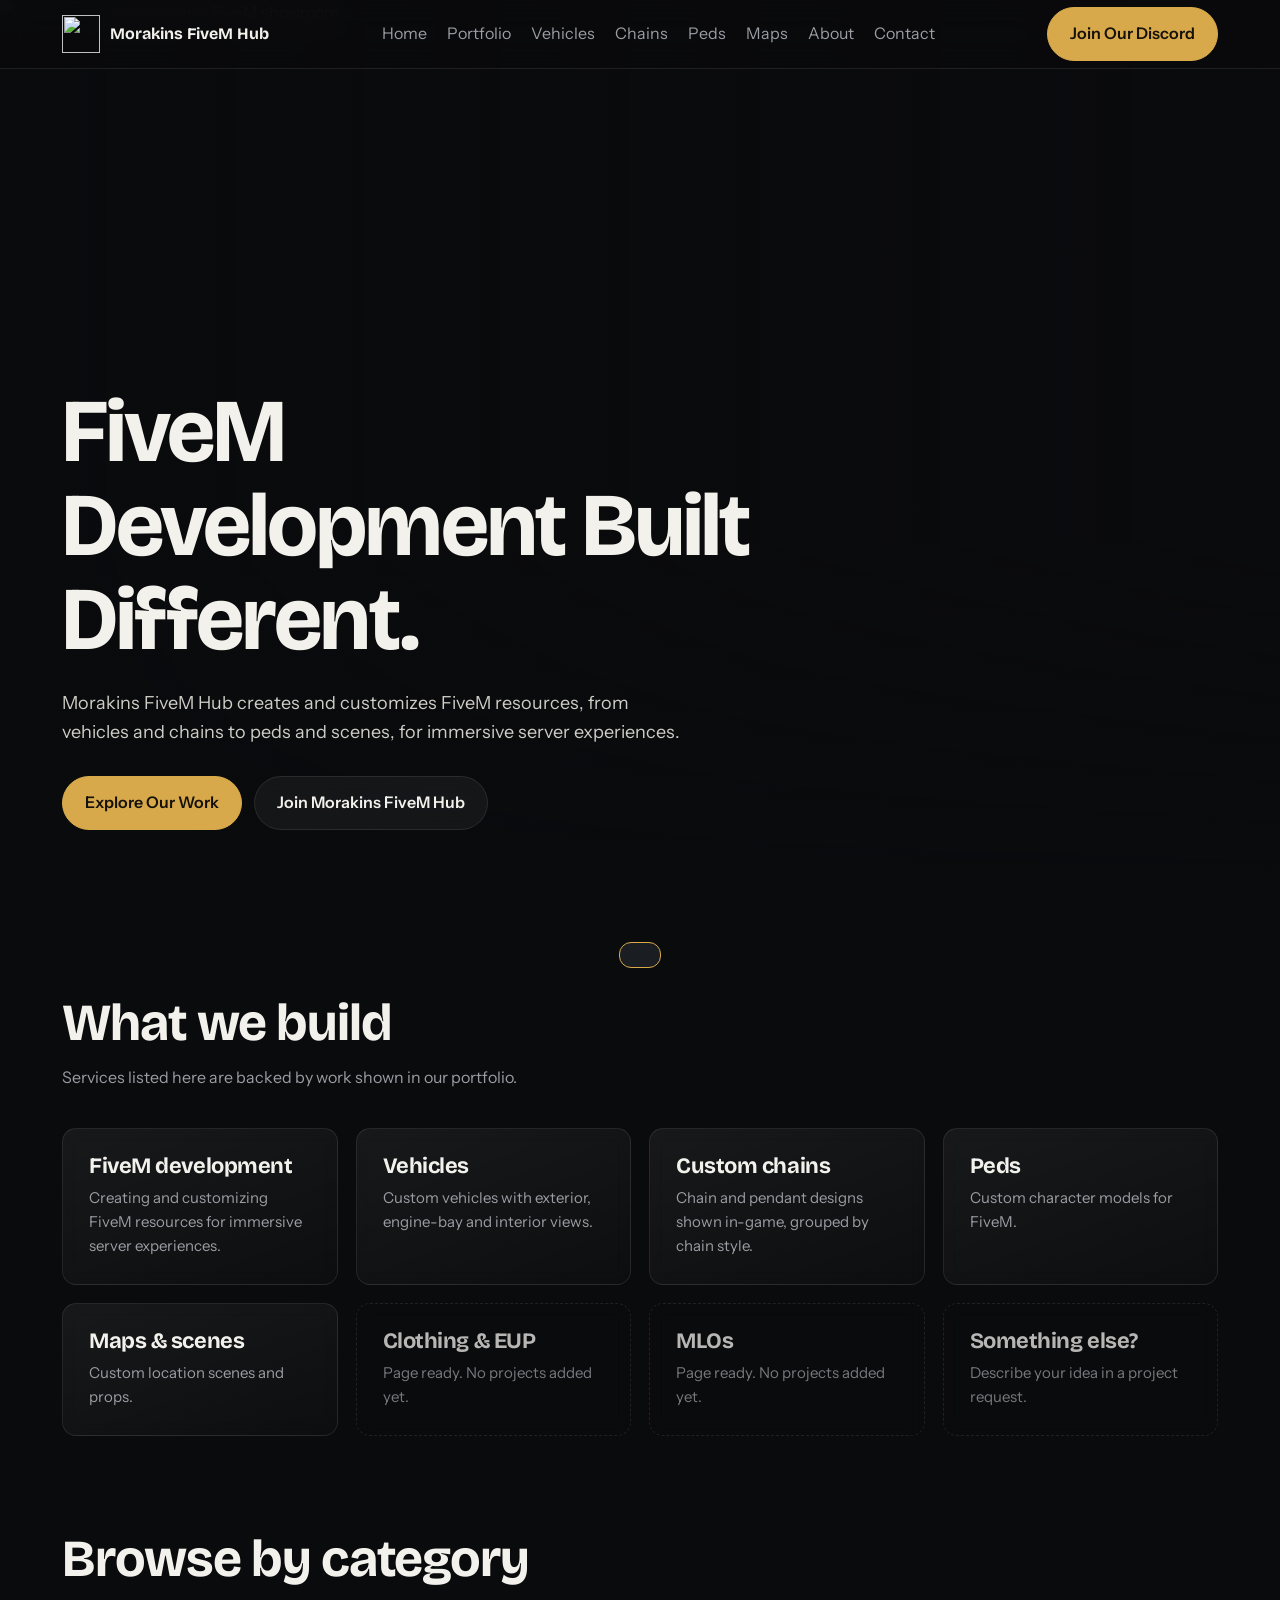
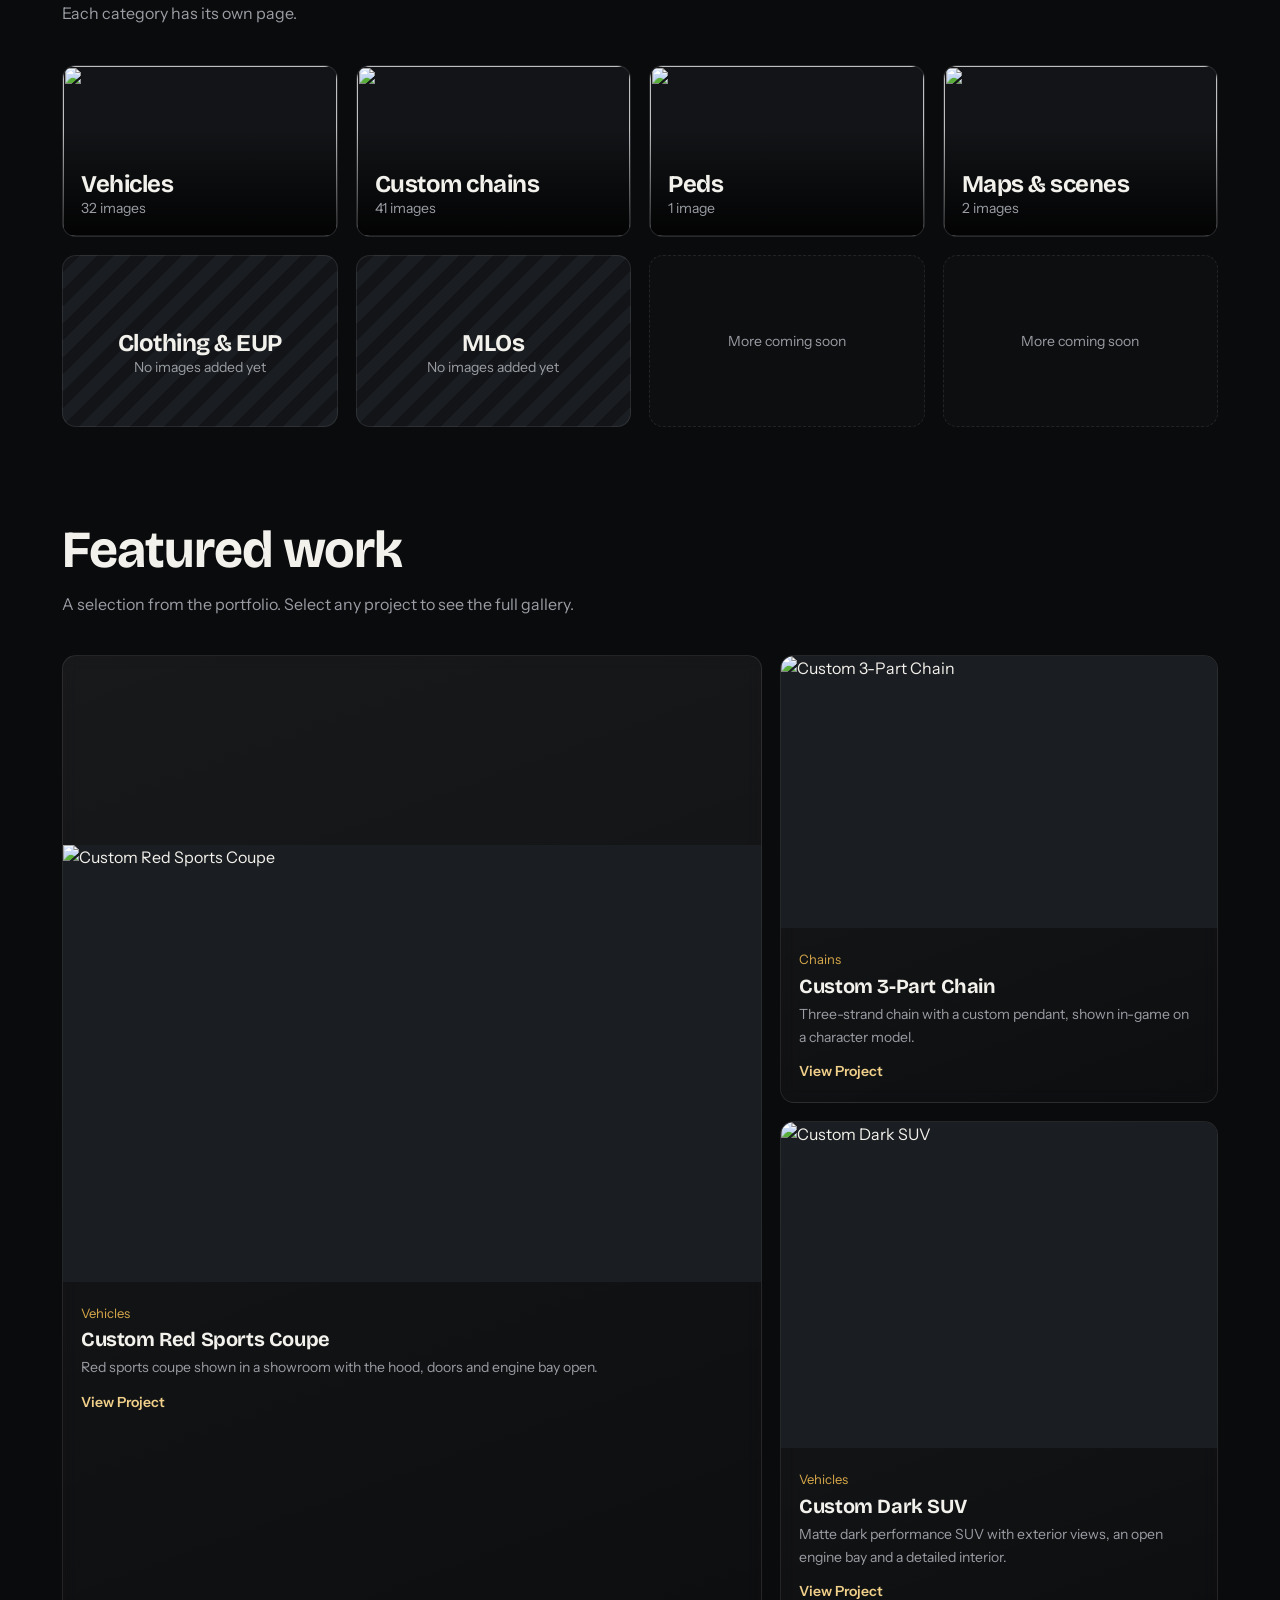
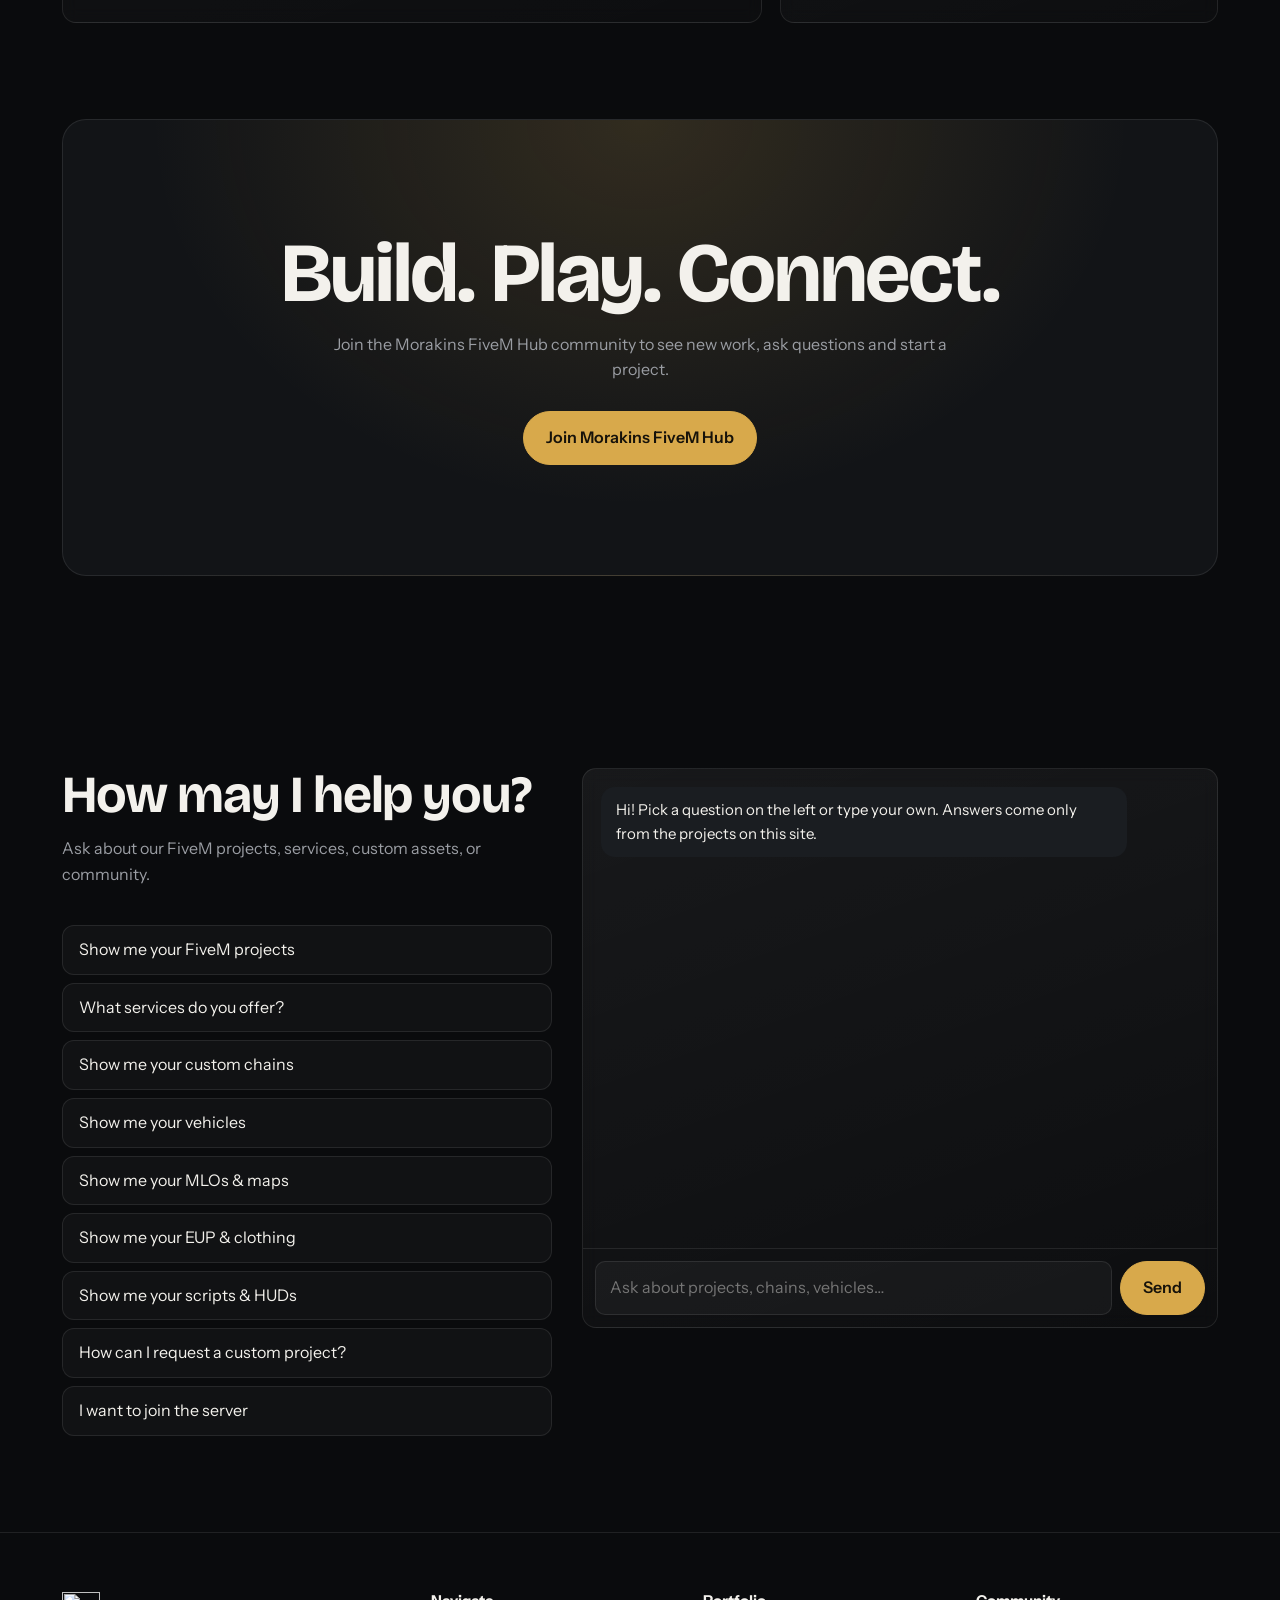
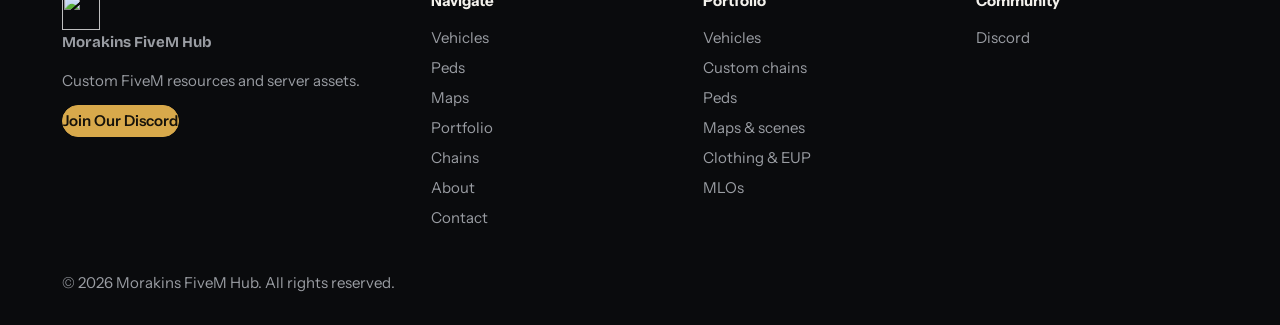
==== index.html @ 7bc380ea "Add files via upload" ====
<!doctype html><html lang="en"><head><meta charset="utf-8"><meta name="viewport" content="width=device-width,initial-scale=1,viewport-fit=cover">
<title>Morakins FiveM Hub | FiveM development studio</title><meta name="description" content="Morakins FiveM Hub creates and customizes FiveM resources: vehicles, chains, peds and maps.">
<link rel="icon" href="data:image/svg+xml,<svg xmlns=%22http://www.w3.org/2000/svg%22 viewBox=%220 0 100 100%22><text y=%22.9em%22 font-size=%2290%22>🛠</text></svg>">
<link rel="preconnect" href="https://fonts.googleapis.com"><link rel="stylesheet" href="https://fonts.googleapis.com/css2?family=Bricolage+Grotesque:opsz,wght@12..96,500;12..96,700&family=Instrument+Sans:wght@400;600&display=swap">
<link rel="stylesheet" href="styles.css"></head><body>
<nav><div class="wrap"><a class="brand" href="#/" data-brand><img data-logo alt="" width="38" height="38"><span data-name></span></a>
<div class="links" id="links"><a href="#/">Home</a><a href="#/portfolio">Portfolio</a><a href="#/vehicles">Vehicles</a><a href="#/chains">Chains</a><a href="#/peds">Peds</a><a href="#/maps">Maps</a><a href="#/about">About</a><a href="#/contact">Contact</a></div>
<a class="btn pri" data-discord>Join Our Discord</a><button class="burger" id="burger" aria-label="Menu" aria-expanded="false">Menu</button></div></nav>
<main class="page" data-page="home"><header class="hero" id="home"><img data-hero alt="Custom red sports car in a FiveM showroom"><div class="wrap"><h1>FiveM Development Built Different.</h1>
<p>Morakins FiveM Hub creates and customizes FiveM resources, from vehicles and chains to peds and scenes, for immersive server experiences.</p>
<div class="row"><a class="btn pri" href="#/portfolio">Explore Our Work</a><a class="btn" data-discord>Join Morakins FiveM Hub</a></div></div></header><section id="services"><div class="wrap"><h2>What we build</h2><p class="lead">Services listed here are backed by work shown in our portfolio.</p><div class="grid g4" id="svc"></div></div></section><section style="padding-top:0"><div class="wrap"><h2>Browse by category</h2><p class="lead">Each category has its own page.</p><div class="grid g4" id="tiles"></div></div></section><section id="featured" style="padding-top:0"><div class="wrap"><h2>Featured work</h2><p class="lead">A selection from the portfolio. Select any project to see the full gallery.</p><div class="feat" id="featGrid"></div></div></section><section style="padding-top:0"><div class="wrap"><div class="cta"><h2>Build. Play. Connect.</h2><p class="lead" style="margin:14px auto 28px">Join the Morakins FiveM Hub community to see new work, ask questions and start a project.</p><a class="btn pri" data-discord>Join Morakins FiveM Hub</a></div></div></section><section id="assistant"><div class="wrap bot"><div><h2>How may I help you?</h2><p class="lead">Ask about our FiveM projects, services, custom assets, or community.</p><div class="quick" id="quick"></div></div>
<div class="glass chat"><div class="log" id="log" aria-live="polite"></div><form id="cf"><input id="ci" placeholder="Ask about projects, chains, vehicles…" aria-label="Your question"><button class="btn pri">Send</button></form></div></div></section></main><main class="page" data-page="portfolio"><section class="pagehead"><div class="wrap"><h2>Portfolio</h2><p class="lead">All projects, organized by category.</p><div class="grid g4" id="tiles2" style="margin-bottom:46px"></div><div class="filters" id="filters"></div><div class="grid g4" id="pgrid"></div></div></section></main><main class="page" data-page="cat"><section class="pagehead"><div class="wrap" id="catbody"></div></section></main><main class="page" data-page="about"><section class="pagehead" id="about"><div class="wrap about"><div><h2>About Morakins</h2><p class="lead" style="margin-bottom:0">Morakins FiveM Hub is a FiveM development hub focused on custom server resources and creative assets. Our portfolio currently shows vehicles, chains, peds and scene work, all built with quality and a community in mind.</p></div>
<ul><li class="glass">FiveM development and customization</li><li class="glass">Custom resources and creative server assets</li><li class="glass">Attention to visual quality and detail</li><li class="glass">A community you can join on Discord</li></ul></div></section><section style="padding-top:0"><div class="wrap"><div class="cta"><h2>Build. Play. Connect.</h2><p class="lead" style="margin:14px auto 28px">Join the Morakins FiveM Hub community to see new work, ask questions and start a project.</p><a class="btn pri" data-discord>Join Morakins FiveM Hub</a></div></div></section></main><main class="page" data-page="contact"><section class="pagehead" id="contact"><div class="wrap"><h2>Request a project</h2><p class="lead">Tell us what you need. Nothing is sent until a form endpoint is connected in the site configuration.</p>
<form class="glass form" id="rf"><div><label for="n">Name</label><input id="n" name="name" required></div><div><label for="e">Email</label><input id="e" name="email" type="email" required></div><div><label for="d">Discord username</label><input id="d" name="discord" required></div>
<div><label for="t">Project type</label><select id="t" name="type"></select></div><div class="full"><label for="m">Project description</label><textarea id="m" name="description" required></textarea></div><div class="full"><button class="btn pri">Request a Project</button> <span id="fs" role="status" style="margin-left:12px;color:var(--mut)"></span></div></form></div></section></main><footer><div class="wrap"><div class="fg"><div><a class="brand" data-brand href="#/"><img data-logo alt="" width="38" height="38"><span data-name></span></a><p style="margin:12px 0">Custom FiveM resources and server assets.</p><a class="btn pri" data-discord style="display:inline-flex">Join Our Discord</a></div>
<div><h4>Navigate</h4><a href="#/vehicles">Vehicles</a><a href="#/peds">Peds</a><a href="#/maps">Maps</a><a href="#/portfolio">Portfolio</a><a href="#/chains">Chains</a><a href="#/about">About</a><a href="#/contact">Contact</a></div><div><h4>Portfolio</h4><div id="fcats"></div></div><div><h4>Community</h4><a data-discord>Discord</a><div id="soc"></div></div></div>
<p style="margin-top:38px" id="copy"></p></div></footer>
<div class="modal" id="modal" role="dialog" aria-modal="true" aria-label="Project details"><div class="mbox" id="mbox"></div></div><div class="toast" id="toast" role="status"></div>
<script src="config.js"></script><script src="data.js"></script><script src="app.js"></script></body></html>
---- styles.css ----
:root{--bg:#0a0b0d;--s1:#121417;--s2:#1a1d21;--line:rgba(255,255,255,.09);--tx:#f3f1ec;--mut:#9a9da3;--gold:#d8a94b;--gold2:#f0cf8a;--red:#c8342f;--r:14px;color-scheme:dark}
*{box-sizing:border-box;margin:0}html{scroll-behavior:smooth;scroll-padding-top:76px}
body{background:var(--bg);color:var(--tx);font:16px/1.6 "Instrument Sans",system-ui,sans-serif;-webkit-font-smoothing:antialiased}
img{max-width:100%;display:block}a{color:inherit;text-decoration:none}button{font:inherit;color:inherit;cursor:pointer}
:focus-visible{outline:2px solid var(--gold);outline-offset:3px}
h1,h2,h3{font-family:"Bricolage Grotesque","Instrument Sans",system-ui,sans-serif;line-height:1.05;letter-spacing:-.02em}
.wrap{max-width:1200px;margin:0 auto;padding:0 22px}section{padding:96px 0}
h2{font-size:clamp(30px,4.5vw,52px);margin-bottom:14px}.lead{color:var(--mut);max-width:60ch;margin-bottom:38px}
.btn{display:inline-flex;align-items:center;gap:8px;padding:13px 22px;border-radius:999px;font-weight:600;border:1px solid var(--line);background:rgba(255,255,255,.05);backdrop-filter:blur(10px);transition:.25s}
.btn:hover{border-color:var(--gold);transform:translateY(-2px)}.btn.pri{background:var(--gold);color:#16120a;border-color:var(--gold)}.btn.pri:hover{background:var(--gold2)}
nav{position:fixed;inset:0 0 auto;z-index:50;background:rgba(10,11,13,.72);backdrop-filter:blur(16px);border-bottom:1px solid var(--line)}
nav .wrap{display:flex;align-items:center;justify-content:space-between;height:68px;gap:18px}
.brand{display:flex;align-items:center;gap:10px;font-weight:700;font-family:"Bricolage Grotesque",sans-serif}.brand img{width:38px;height:38px;object-fit:contain}
.links{display:flex;gap:26px;color:var(--mut)}.links a:hover{color:var(--tx)}.burger{display:none;background:none;border:1px solid var(--line);border-radius:10px;padding:8px 12px}
.hero{min-height:100svh;display:flex;align-items:flex-end;position:relative;padding:120px 0 70px;overflow:hidden}
.hero>img{object-position:70% 60%;position:absolute;inset:0;width:100%;height:100%;object-fit:cover;animation:zoom 14s ease-out both}
@keyframes zoom{from{transform:scale(1.08)}to{transform:scale(1)}}
.hero:after{content:"";position:absolute;inset:0;background:linear-gradient(90deg,rgba(10,11,13,.94) 5%,rgba(10,11,13,.45) 60%,rgba(10,11,13,.2)),linear-gradient(0deg,var(--bg),transparent 40%)}
.hero .wrap{position:relative;z-index:2;width:100%}.hero h1{font-size:clamp(40px,7vw,96px);max-width:13ch}
.hero p{max-width:52ch;color:#cfcdc7;margin:22px 0 30px;font-size:18px}.hero .row{display:flex;gap:12px;flex-wrap:wrap}
.grid{display:grid;gap:18px}.g3{grid-template-columns:repeat(4,1fr)}
.glass{background:linear-gradient(160deg,rgba(255,255,255,.06),rgba(255,255,255,.015));border:1px solid var(--line);border-radius:var(--r);backdrop-filter:blur(8px)}
.svc{padding:26px}.svc h3{font-size:22px;margin-bottom:8px}.svc p{color:var(--mut);font-size:15px}
.card{overflow:hidden;cursor:pointer;text-align:left;padding:0;display:block;width:100%;transition:.3s}
.card:hover{border-color:rgba(216,169,75,.5);transform:translateY(-4px)}
.card .im{aspect-ratio:4/3;overflow:hidden;background:var(--s2)}.card img{width:100%;height:100%;object-fit:cover;transition:transform .6s}.card:hover img{transform:scale(1.05)}
.card .bd{padding:18px}.tag{display:inline-block;font-size:13px;color:var(--gold);margin-bottom:6px}.card h3{font-size:20px;margin-bottom:6px}.card p{color:var(--mut);font-size:14px}
.card .go{display:inline-block;margin-top:12px;font-weight:600;font-size:14px;color:var(--gold2)}
.feat{display:grid;grid-template-columns:1.6fr 1fr;gap:18px}.feat .card:first-child .im{aspect-ratio:16/10}.feat .stack{display:grid;gap:18px}
.filters{display:flex;gap:8px;flex-wrap:wrap;margin-bottom:26px}.chip{padding:8px 16px;border-radius:999px;border:1px solid var(--line);background:none;color:var(--mut);transition:.2s}
.chip:hover{color:var(--tx)}.chip[aria-pressed=true]{background:var(--gold);color:#16120a;border-color:var(--gold);font-weight:600}
.chains{display:grid;grid-template-columns:repeat(6,1fr);gap:12px}.chains button{padding:0;border:1px solid var(--line);border-radius:12px;overflow:hidden;background:var(--s1);aspect-ratio:1}
.chains img{width:100%;height:100%;object-fit:cover;transition:.4s}.chains button:hover img{transform:scale(1.07)}
.style3{display:grid;grid-template-columns:repeat(auto-fit,minmax(240px,1fr));gap:16px;margin-bottom:34px}.style3 .card .im{aspect-ratio:1}
.masonry{columns:4 220px;column-gap:12px}.masonry button{display:block;width:100%;margin-bottom:12px;padding:0;border:1px solid var(--line);border-radius:12px;overflow:hidden;background:var(--s1);position:relative}
.masonry img{width:100%;transition:.4s}.masonry button:hover img{transform:scale(1.04)}.masonry span{position:absolute;left:8px;bottom:8px;font-size:12px;padding:3px 10px;border-radius:99px;background:rgba(0,0,0,.65);backdrop-filter:blur(6px)}
.bot{display:grid;grid-template-columns:1fr 1.3fr;gap:30px;align-items:start}.quick{display:flex;flex-direction:column;gap:8px}.quick button{text-align:left;padding:11px 16px;border-radius:12px;border:1px solid var(--line);background:rgba(255,255,255,.03);transition:.2s}.quick button:hover{border-color:var(--gold);background:rgba(216,169,75,.08)}
.chat{display:flex;flex-direction:column;height:560px;overflow:hidden}.log{flex:1;overflow:auto;padding:18px;display:flex;flex-direction:column;gap:12px}
.m{max-width:88%;padding:11px 15px;border-radius:14px;font-size:15px}.m.b{background:var(--s2);align-self:flex-start}.m.u{background:var(--gold);color:#16120a;align-self:flex-end}
.m .mini{display:grid;grid-template-columns:repeat(auto-fill,minmax(110px,1fr));gap:8px;margin-top:10px}.m .mini button{padding:0;border:1px solid var(--line);border-radius:8px;overflow:hidden;background:none;text-align:left}.m .mini img{aspect-ratio:1;object-fit:cover;width:100%}.m .mini small{display:block;padding:5px 7px;font-size:12px;color:var(--tx)}
.chat form{display:flex;gap:8px;padding:12px;border-top:1px solid var(--line)}
input,select,textarea{width:100%;padding:13px 14px;border-radius:10px;border:1px solid var(--line);background:rgba(255,255,255,.04);color:var(--tx);font:inherit}
textarea{min-height:120px;resize:vertical}label{display:block;font-size:14px;color:var(--mut);margin-bottom:6px}
.about{display:grid;grid-template-columns:1fr 1fr;gap:50px;align-items:center}.about ul{list-style:none;padding:0;display:grid;gap:12px}.about li{padding:16px 18px}
.cta{text-align:center;padding:110px 22px;border-radius:24px;background:radial-gradient(ellipse at 50% 0,rgba(216,169,75,.16),transparent 60%),var(--s1);border:1px solid var(--line)}.cta h2{font-size:clamp(38px,7vw,84px)}
.form{display:grid;grid-template-columns:1fr 1fr;gap:16px;padding:28px}.form .full{grid-column:1/-1}
footer{border-top:1px solid var(--line);padding:56px 0 30px;color:var(--mut);font-size:15px}.fg{display:grid;grid-template-columns:1.4fr 1fr 1fr 1fr;gap:30px}.fg h4{color:var(--tx);margin-bottom:10px}.fg a{display:block;padding:3px 0}.fg a:hover{color:var(--tx)}
.modal{position:fixed;inset:0;z-index:100;background:rgba(5,6,8,.86);backdrop-filter:blur(10px);display:none;overflow:auto;padding:24px}.modal.open{display:block;animation:fade .25s}
@keyframes fade{from{opacity:0}}.mbox{max-width:1100px;margin:0 auto;background:var(--s1);border:1px solid var(--line);border-radius:20px;overflow:hidden;position:relative}
.x{position:absolute;top:14px;right:14px;z-index:3;width:42px;height:42px;border-radius:50%;border:1px solid var(--line);background:rgba(0,0,0,.6)}
.mainimg{background:#000;display:flex;justify-content:center}.mainimg img{max-height:64vh;width:100%;object-fit:contain}
.thumbs{display:flex;gap:8px;overflow-x:auto;padding:12px 20px;background:#0c0d10}.thumbs button{flex:0 0 84px;height:62px;padding:0;border:2px solid transparent;border-radius:8px;overflow:hidden;opacity:.6}.thumbs button[aria-current=true]{border-color:var(--gold);opacity:1}.thumbs img{width:100%;height:100%;object-fit:cover}
.mbody{padding:28px;display:grid;grid-template-columns:1.4fr 1fr;gap:30px}.mbody h3{font-size:34px;margin-bottom:8px}.mbody ul{padding-left:18px;color:var(--mut)}.mbody h4{margin:14px 0 6px}.mbody p{color:var(--mut)}
.rel{padding:0 28px 28px}.rel .grid{grid-template-columns:repeat(auto-fill,minmax(150px,1fr))}.rel .card h3{font-size:15px}.rel .card .bd{padding:10px}
.toast{position:fixed;bottom:22px;left:50%;transform:translateX(-50%) translateY(90px);background:var(--s2);border:1px solid var(--gold);padding:12px 20px;border-radius:12px;z-index:200;transition:.3s;max-width:90vw}.toast.on{transform:translateX(-50%)}
@media(max-width:860px){.links{display:none;position:absolute;top:68px;left:0;right:0;flex-direction:column;background:var(--bg);padding:18px 22px;border-bottom:1px solid var(--line)}.links.open{display:flex}.burger{display:block}nav .btn.pri{display:none}
.feat,.bot,.about,.mbody,.fg,.form{grid-template-columns:1fr}section{padding:68px 0}.hero p{font-size:16px}}
@media(prefers-reduced-motion:reduce){*{animation:none!important;transition:none!important;scroll-behavior:auto}}
.page{display:none}.page.on{display:block}.pagehead{padding:130px 0 70px}.links{gap:20px}
.tile{position:relative;display:block;border-radius:var(--r);overflow:hidden;aspect-ratio:16/10;border:1px solid var(--line);background:var(--s1);transition:.3s}.tile:hover{border-color:rgba(216,169,75,.5);transform:translateY(-4px)}
.tile img{width:100%;height:100%;object-fit:cover;transition:.6s}.tile:hover img{transform:scale(1.05)}.tile div{position:absolute;inset:auto 0 0;padding:44px 18px 16px;background:linear-gradient(0deg,rgba(0,0,0,.85),transparent)}.tile h3{font-size:24px}.tile p{color:var(--mut);font-size:14px}
.tile.empty{display:flex;align-items:center;justify-content:center;background:repeating-linear-gradient(135deg,var(--s1),var(--s1) 12px,var(--s2) 12px,var(--s2) 24px)}.tile.empty div{position:static;background:none;text-align:center}
.empty-state{padding:44px;text-align:center;border-radius:var(--r);border:1px dashed var(--line);color:var(--mut)}.empty-state h3{color:var(--tx);margin-bottom:8px}
.subh{font-size:26px;margin:44px 0 16px}
.gal{display:grid;grid-template-columns:repeat(4,1fr);gap:12px}.gal button{padding:0;border:1px solid var(--line);border-radius:12px;overflow:hidden;background:var(--s1);aspect-ratio:4/3}.gal img{width:100%;height:100%;object-fit:cover;transition:.4s}.gal button:hover img{transform:scale(1.05)}
.ph{display:flex;align-items:center;justify-content:center;min-height:150px;border:1px dashed var(--line);border-radius:var(--r);color:var(--mut);font-size:14px;background:repeating-linear-gradient(135deg,transparent,transparent 12px,rgba(255,255,255,.02) 12px,rgba(255,255,255,.02) 24px);transition:.25s}.ph:hover{border-color:var(--gold);color:var(--gold2)}
.chains .ph,.gal .ph{aspect-ratio:1;min-height:0}.gal .ph{aspect-ratio:4/3}
@media(max-width:1000px){.g3,.gal{grid-template-columns:repeat(2,1fr)}.chains{grid-template-columns:repeat(4,1fr)}}
@media(max-width:560px){.g3{grid-template-columns:1fr}.gal{grid-template-columns:repeat(2,1fr)}.chains{grid-template-columns:repeat(3,1fr)}}
.g4{grid-template-columns:repeat(4,minmax(0,1fr))}.chains{grid-template-columns:repeat(6,minmax(0,1fr))!important}
.gal{display:grid;grid-template-columns:repeat(4,minmax(0,1fr));gap:12px}.gal button{padding:0;border:1px solid var(--line);border-radius:12px;overflow:hidden;background:var(--s1);aspect-ratio:4/3}.gal img{width:100%;height:100%;object-fit:cover;object-position:center 30%;transition:.4s}.gal button:hover img{transform:scale(1.05)}
.ph{display:flex;flex-direction:column;align-items:center;justify-content:center;gap:6px;min-height:150px;border:1px dashed var(--line);border-radius:var(--r);color:var(--mut);font-size:14px;background:rgba(255,255,255,.015)}.ph b{font-size:26px;font-weight:400}.ph.sq{aspect-ratio:1;min-height:0;border-radius:12px}
.svc.soon{display:block;border-style:dashed;background:none}.svc.soon:hover{border-color:var(--gold)}.svc.soon h3,.svc.soon p{opacity:.75}
.rel .grid{grid-template-columns:repeat(4,minmax(0,1fr))!important}
@media(max-width:1000px){.g4,.rel .grid,.gal{grid-template-columns:repeat(2,minmax(0,1fr))!important}.chains{grid-template-columns:repeat(3,minmax(0,1fr))!important}}
@media(max-width:560px){.g4,.gal{grid-template-columns:1fr!important}.chains{grid-template-columns:repeat(2,minmax(0,1fr))!important}.rel .grid{grid-template-columns:repeat(2,minmax(0,1fr))!important}}
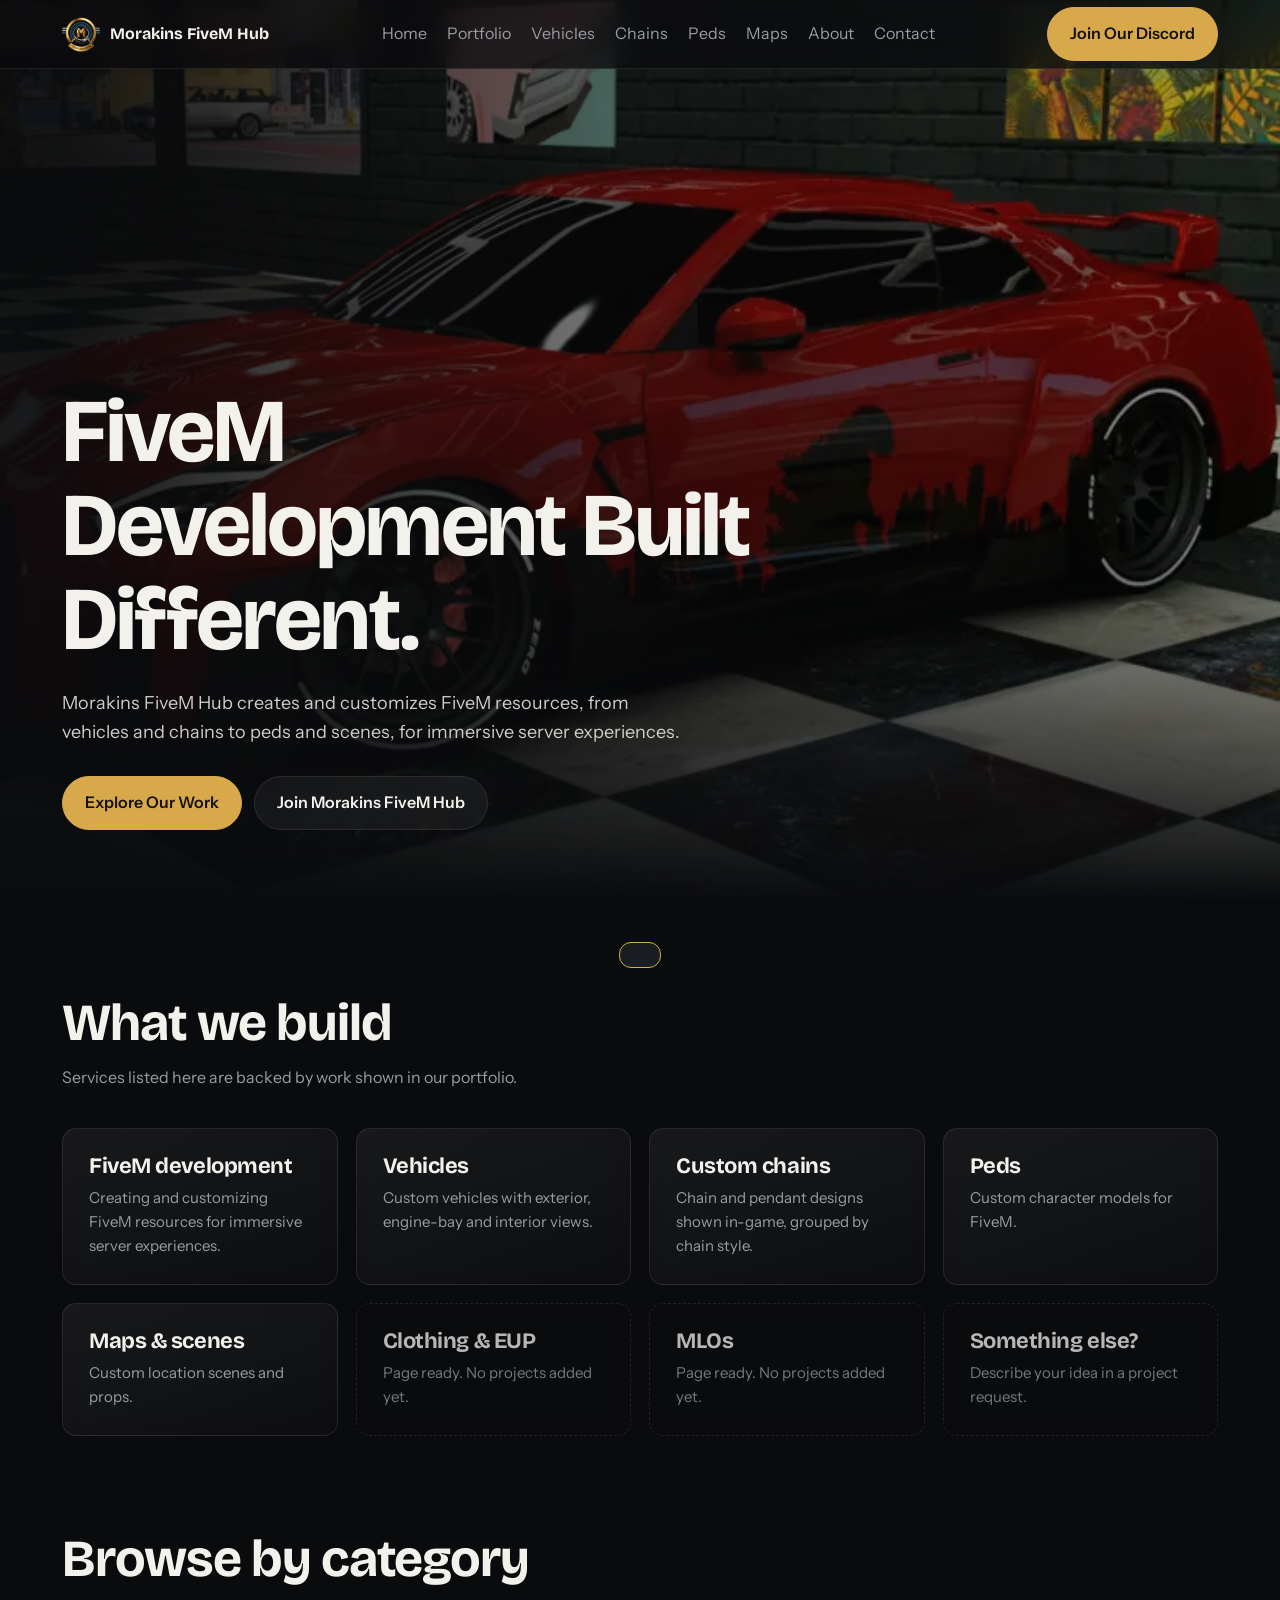
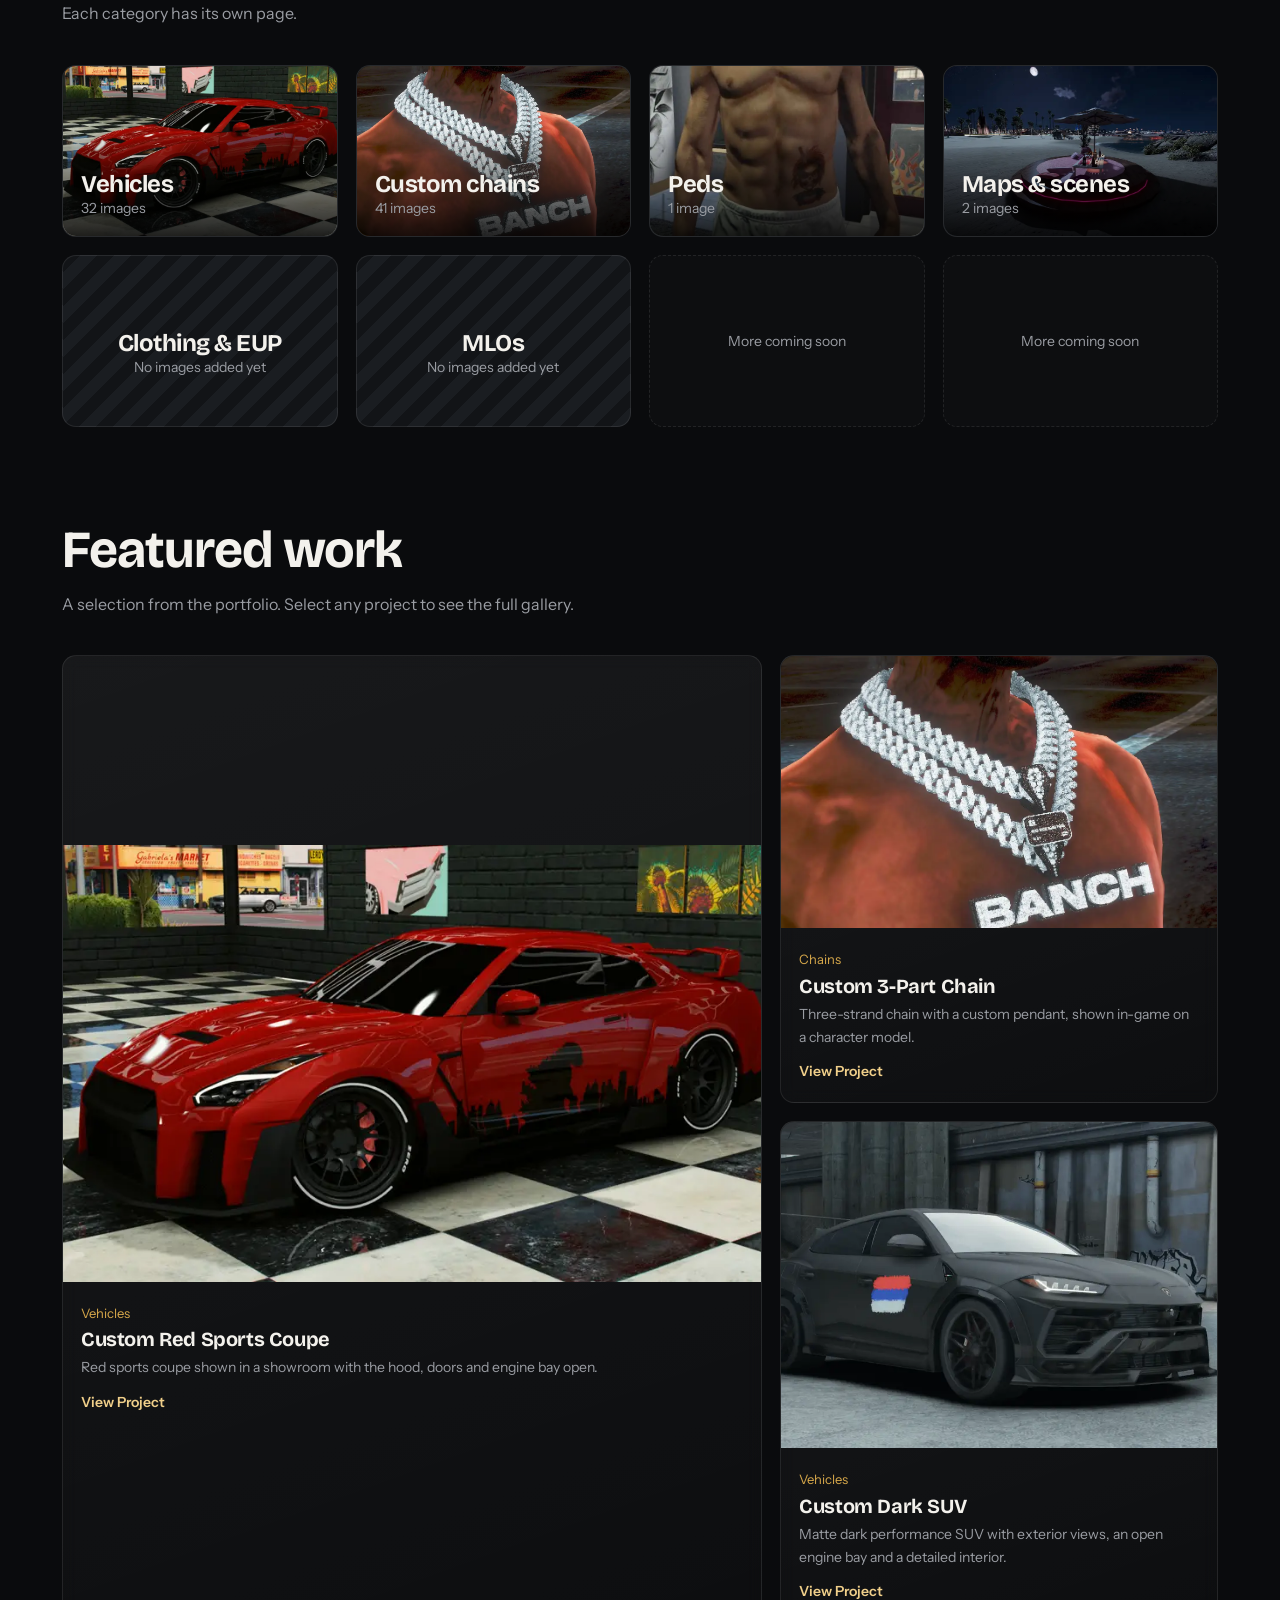
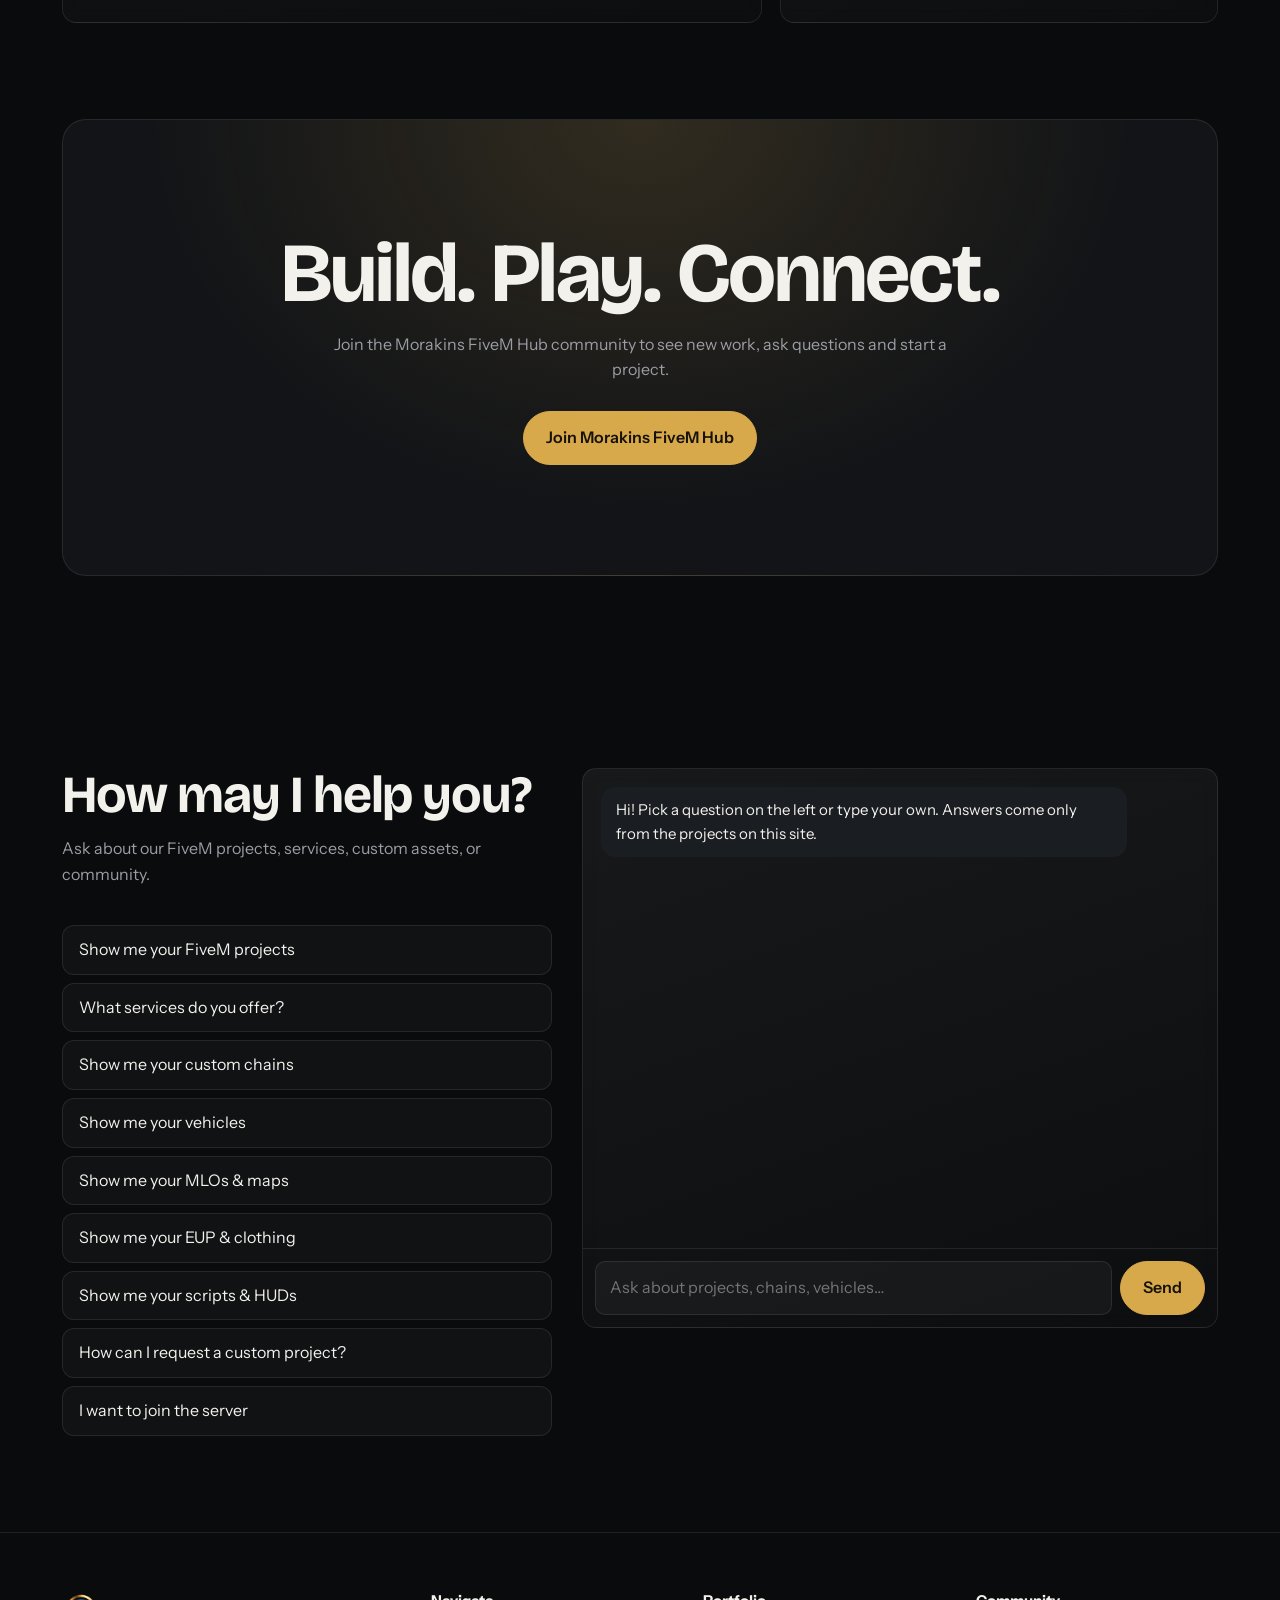
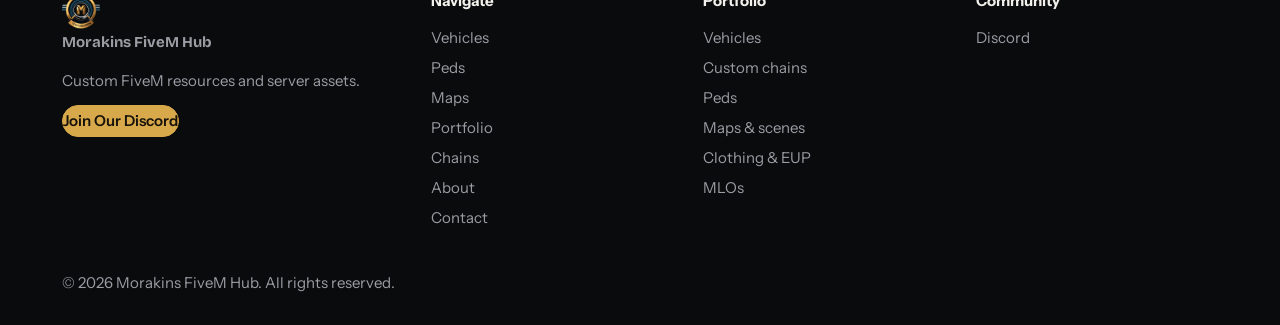
==== commit 05300a4c: "Add files via upload" ====
--- a/index.html
+++ b/index.html
@@ -2,7 +2,83 @@
 <title>Morakins FiveM Hub | FiveM development studio</title><meta name="description" content="Morakins FiveM Hub creates and customizes FiveM resources: vehicles, chains, peds and maps.">
 <link rel="icon" href="data:image/svg+xml,<svg xmlns=%22http://www.w3.org/2000/svg%22 viewBox=%220 0 100 100%22><text y=%22.9em%22 font-size=%2290%22>🛠</text></svg>">
 <link rel="preconnect" href="https://fonts.googleapis.com"><link rel="stylesheet" href="https://fonts.googleapis.com/css2?family=Bricolage+Grotesque:opsz,wght@12..96,500;12..96,700&family=Instrument+Sans:wght@400;600&display=swap">
-<link rel="stylesheet" href="styles.css"></head><body>
+<style>:root{--bg:#0a0b0d;--s1:#121417;--s2:#1a1d21;--line:rgba(255,255,255,.09);--tx:#f3f1ec;--mut:#9a9da3;--gold:#d8a94b;--gold2:#f0cf8a;--red:#c8342f;--r:14px;color-scheme:dark}
+*{box-sizing:border-box;margin:0}html{scroll-behavior:smooth;scroll-padding-top:76px}
+body{background:var(--bg);color:var(--tx);font:16px/1.6 "Instrument Sans",system-ui,sans-serif;-webkit-font-smoothing:antialiased}
+img{max-width:100%;display:block}a{color:inherit;text-decoration:none}button{font:inherit;color:inherit;cursor:pointer}
+:focus-visible{outline:2px solid var(--gold);outline-offset:3px}
+h1,h2,h3{font-family:"Bricolage Grotesque","Instrument Sans",system-ui,sans-serif;line-height:1.05;letter-spacing:-.02em}
+.wrap{max-width:1200px;margin:0 auto;padding:0 22px}section{padding:96px 0}
+h2{font-size:clamp(30px,4.5vw,52px);margin-bottom:14px}.lead{color:var(--mut);max-width:60ch;margin-bottom:38px}
+.btn{display:inline-flex;align-items:center;gap:8px;padding:13px 22px;border-radius:999px;font-weight:600;border:1px solid var(--line);background:rgba(255,255,255,.05);backdrop-filter:blur(10px);transition:.25s}
+.btn:hover{border-color:var(--gold);transform:translateY(-2px)}.btn.pri{background:var(--gold);color:#16120a;border-color:var(--gold)}.btn.pri:hover{background:var(--gold2)}
+nav{position:fixed;inset:0 0 auto;z-index:50;background:rgba(10,11,13,.72);backdrop-filter:blur(16px);border-bottom:1px solid var(--line)}
+nav .wrap{display:flex;align-items:center;justify-content:space-between;height:68px;gap:18px}
+.brand{display:flex;align-items:center;gap:10px;font-weight:700;font-family:"Bricolage Grotesque",sans-serif}.brand img{width:38px;height:38px;object-fit:contain}
+.links{display:flex;gap:26px;color:var(--mut)}.links a:hover{color:var(--tx)}.burger{display:none;background:none;border:1px solid var(--line);border-radius:10px;padding:8px 12px}
+.hero{min-height:100svh;display:flex;align-items:flex-end;position:relative;padding:120px 0 70px;overflow:hidden}
+.hero>img{object-position:70% 60%;position:absolute;inset:0;width:100%;height:100%;object-fit:cover;animation:zoom 14s ease-out both}
+@keyframes zoom{from{transform:scale(1.08)}to{transform:scale(1)}}
+.hero:after{content:"";position:absolute;inset:0;background:linear-gradient(90deg,rgba(10,11,13,.94) 5%,rgba(10,11,13,.45) 60%,rgba(10,11,13,.2)),linear-gradient(0deg,var(--bg),transparent 40%)}
+.hero .wrap{position:relative;z-index:2;width:100%}.hero h1{font-size:clamp(40px,7vw,96px);max-width:13ch}
+.hero p{max-width:52ch;color:#cfcdc7;margin:22px 0 30px;font-size:18px}.hero .row{display:flex;gap:12px;flex-wrap:wrap}
+.grid{display:grid;gap:18px}.g3{grid-template-columns:repeat(4,1fr)}
+.glass{background:linear-gradient(160deg,rgba(255,255,255,.06),rgba(255,255,255,.015));border:1px solid var(--line);border-radius:var(--r);backdrop-filter:blur(8px)}
+.svc{padding:26px}.svc h3{font-size:22px;margin-bottom:8px}.svc p{color:var(--mut);font-size:15px}
+.card{overflow:hidden;cursor:pointer;text-align:left;padding:0;display:block;width:100%;transition:.3s}
+.card:hover{border-color:rgba(216,169,75,.5);transform:translateY(-4px)}
+.card .im{aspect-ratio:4/3;overflow:hidden;background:var(--s2)}.card img{width:100%;height:100%;object-fit:cover;transition:transform .6s}.card:hover img{transform:scale(1.05)}
+.card .bd{padding:18px}.tag{display:inline-block;font-size:13px;color:var(--gold);margin-bottom:6px}.card h3{font-size:20px;margin-bottom:6px}.card p{color:var(--mut);font-size:14px}
+.card .go{display:inline-block;margin-top:12px;font-weight:600;font-size:14px;color:var(--gold2)}
+.feat{display:grid;grid-template-columns:1.6fr 1fr;gap:18px}.feat .card:first-child .im{aspect-ratio:16/10}.feat .stack{display:grid;gap:18px}
+.filters{display:flex;gap:8px;flex-wrap:wrap;margin-bottom:26px}.chip{padding:8px 16px;border-radius:999px;border:1px solid var(--line);background:none;color:var(--mut);transition:.2s}
+.chip:hover{color:var(--tx)}.chip[aria-pressed=true]{background:var(--gold);color:#16120a;border-color:var(--gold);font-weight:600}
+.chains{display:grid;grid-template-columns:repeat(6,1fr);gap:12px}.chains button{padding:0;border:1px solid var(--line);border-radius:12px;overflow:hidden;background:var(--s1);aspect-ratio:1}
+.chains img{width:100%;height:100%;object-fit:cover;transition:.4s}.chains button:hover img{transform:scale(1.07)}
+.style3{display:grid;grid-template-columns:repeat(auto-fit,minmax(240px,1fr));gap:16px;margin-bottom:34px}.style3 .card .im{aspect-ratio:1}
+.masonry{columns:4 220px;column-gap:12px}.masonry button{display:block;width:100%;margin-bottom:12px;padding:0;border:1px solid var(--line);border-radius:12px;overflow:hidden;background:var(--s1);position:relative}
+.masonry img{width:100%;transition:.4s}.masonry button:hover img{transform:scale(1.04)}.masonry span{position:absolute;left:8px;bottom:8px;font-size:12px;padding:3px 10px;border-radius:99px;background:rgba(0,0,0,.65);backdrop-filter:blur(6px)}
+.bot{display:grid;grid-template-columns:1fr 1.3fr;gap:30px;align-items:start}.quick{display:flex;flex-direction:column;gap:8px}.quick button{text-align:left;padding:11px 16px;border-radius:12px;border:1px solid var(--line);background:rgba(255,255,255,.03);transition:.2s}.quick button:hover{border-color:var(--gold);background:rgba(216,169,75,.08)}
+.chat{display:flex;flex-direction:column;height:560px;overflow:hidden}.log{flex:1;overflow:auto;padding:18px;display:flex;flex-direction:column;gap:12px}
+.m{max-width:88%;padding:11px 15px;border-radius:14px;font-size:15px}.m.b{background:var(--s2);align-self:flex-start}.m.u{background:var(--gold);color:#16120a;align-self:flex-end}
+.m .mini{display:grid;grid-template-columns:repeat(auto-fill,minmax(110px,1fr));gap:8px;margin-top:10px}.m .mini button{padding:0;border:1px solid var(--line);border-radius:8px;overflow:hidden;background:none;text-align:left}.m .mini img{aspect-ratio:1;object-fit:cover;width:100%}.m .mini small{display:block;padding:5px 7px;font-size:12px;color:var(--tx)}
+.chat form{display:flex;gap:8px;padding:12px;border-top:1px solid var(--line)}
+input,select,textarea{width:100%;padding:13px 14px;border-radius:10px;border:1px solid var(--line);background:rgba(255,255,255,.04);color:var(--tx);font:inherit}
+textarea{min-height:120px;resize:vertical}label{display:block;font-size:14px;color:var(--mut);margin-bottom:6px}
+.about{display:grid;grid-template-columns:1fr 1fr;gap:50px;align-items:center}.about ul{list-style:none;padding:0;display:grid;gap:12px}.about li{padding:16px 18px}
+.cta{text-align:center;padding:110px 22px;border-radius:24px;background:radial-gradient(ellipse at 50% 0,rgba(216,169,75,.16),transparent 60%),var(--s1);border:1px solid var(--line)}.cta h2{font-size:clamp(38px,7vw,84px)}
+.form{display:grid;grid-template-columns:1fr 1fr;gap:16px;padding:28px}.form .full{grid-column:1/-1}
+footer{border-top:1px solid var(--line);padding:56px 0 30px;color:var(--mut);font-size:15px}.fg{display:grid;grid-template-columns:1.4fr 1fr 1fr 1fr;gap:30px}.fg h4{color:var(--tx);margin-bottom:10px}.fg a{display:block;padding:3px 0}.fg a:hover{color:var(--tx)}
+.modal{position:fixed;inset:0;z-index:100;background:rgba(5,6,8,.86);backdrop-filter:blur(10px);display:none;overflow:auto;padding:24px}.modal.open{display:block;animation:fade .25s}
+@keyframes fade{from{opacity:0}}.mbox{max-width:1100px;margin:0 auto;background:var(--s1);border:1px solid var(--line);border-radius:20px;overflow:hidden;position:relative}
+.x{position:absolute;top:14px;right:14px;z-index:3;width:42px;height:42px;border-radius:50%;border:1px solid var(--line);background:rgba(0,0,0,.6)}
+.mainimg{background:#000;display:flex;justify-content:center}.mainimg img{max-height:64vh;width:100%;object-fit:contain}
+.thumbs{display:flex;gap:8px;overflow-x:auto;padding:12px 20px;background:#0c0d10}.thumbs button{flex:0 0 84px;height:62px;padding:0;border:2px solid transparent;border-radius:8px;overflow:hidden;opacity:.6}.thumbs button[aria-current=true]{border-color:var(--gold);opacity:1}.thumbs img{width:100%;height:100%;object-fit:cover}
+.mbody{padding:28px;display:grid;grid-template-columns:1.4fr 1fr;gap:30px}.mbody h3{font-size:34px;margin-bottom:8px}.mbody ul{padding-left:18px;color:var(--mut)}.mbody h4{margin:14px 0 6px}.mbody p{color:var(--mut)}
+.rel{padding:0 28px 28px}.rel .grid{grid-template-columns:repeat(auto-fill,minmax(150px,1fr))}.rel .card h3{font-size:15px}.rel .card .bd{padding:10px}
+.toast{position:fixed;bottom:22px;left:50%;transform:translateX(-50%) translateY(90px);background:var(--s2);border:1px solid var(--gold);padding:12px 20px;border-radius:12px;z-index:200;transition:.3s;max-width:90vw}.toast.on{transform:translateX(-50%)}
+@media(max-width:860px){.links{display:none;position:absolute;top:68px;left:0;right:0;flex-direction:column;background:var(--bg);padding:18px 22px;border-bottom:1px solid var(--line)}.links.open{display:flex}.burger{display:block}nav .btn.pri{display:none}
+.feat,.bot,.about,.mbody,.fg,.form{grid-template-columns:1fr}section{padding:68px 0}.hero p{font-size:16px}}
+@media(prefers-reduced-motion:reduce){*{animation:none!important;transition:none!important;scroll-behavior:auto}}
+.page{display:none}.page.on{display:block}.pagehead{padding:130px 0 70px}.links{gap:20px}
+.tile{position:relative;display:block;border-radius:var(--r);overflow:hidden;aspect-ratio:16/10;border:1px solid var(--line);background:var(--s1);transition:.3s}.tile:hover{border-color:rgba(216,169,75,.5);transform:translateY(-4px)}
+.tile img{width:100%;height:100%;object-fit:cover;transition:.6s}.tile:hover img{transform:scale(1.05)}.tile div{position:absolute;inset:auto 0 0;padding:44px 18px 16px;background:linear-gradient(0deg,rgba(0,0,0,.85),transparent)}.tile h3{font-size:24px}.tile p{color:var(--mut);font-size:14px}
+.tile.empty{display:flex;align-items:center;justify-content:center;background:repeating-linear-gradient(135deg,var(--s1),var(--s1) 12px,var(--s2) 12px,var(--s2) 24px)}.tile.empty div{position:static;background:none;text-align:center}
+.empty-state{padding:44px;text-align:center;border-radius:var(--r);border:1px dashed var(--line);color:var(--mut)}.empty-state h3{color:var(--tx);margin-bottom:8px}
+.subh{font-size:26px;margin:44px 0 16px}
+.gal{display:grid;grid-template-columns:repeat(4,1fr);gap:12px}.gal button{padding:0;border:1px solid var(--line);border-radius:12px;overflow:hidden;background:var(--s1);aspect-ratio:4/3}.gal img{width:100%;height:100%;object-fit:cover;transition:.4s}.gal button:hover img{transform:scale(1.05)}
+.ph{display:flex;align-items:center;justify-content:center;min-height:150px;border:1px dashed var(--line);border-radius:var(--r);color:var(--mut);font-size:14px;background:repeating-linear-gradient(135deg,transparent,transparent 12px,rgba(255,255,255,.02) 12px,rgba(255,255,255,.02) 24px);transition:.25s}.ph:hover{border-color:var(--gold);color:var(--gold2)}
+.chains .ph,.gal .ph{aspect-ratio:1;min-height:0}.gal .ph{aspect-ratio:4/3}
+@media(max-width:1000px){.g3,.gal{grid-template-columns:repeat(2,1fr)}.chains{grid-template-columns:repeat(4,1fr)}}
+@media(max-width:560px){.g3{grid-template-columns:1fr}.gal{grid-template-columns:repeat(2,1fr)}.chains{grid-template-columns:repeat(3,1fr)}}
+.g4{grid-template-columns:repeat(4,minmax(0,1fr))}.chains{grid-template-columns:repeat(6,minmax(0,1fr))!important}
+.gal{display:grid;grid-template-columns:repeat(4,minmax(0,1fr));gap:12px}.gal button{padding:0;border:1px solid var(--line);border-radius:12px;overflow:hidden;background:var(--s1);aspect-ratio:4/3}.gal img{width:100%;height:100%;object-fit:cover;object-position:center 30%;transition:.4s}.gal button:hover img{transform:scale(1.05)}
+.ph{display:flex;flex-direction:column;align-items:center;justify-content:center;gap:6px;min-height:150px;border:1px dashed var(--line);border-radius:var(--r);color:var(--mut);font-size:14px;background:rgba(255,255,255,.015)}.ph b{font-size:26px;font-weight:400}.ph.sq{aspect-ratio:1;min-height:0;border-radius:12px}
+.svc.soon{display:block;border-style:dashed;background:none}.svc.soon:hover{border-color:var(--gold)}.svc.soon h3,.svc.soon p{opacity:.75}
+.rel .grid{grid-template-columns:repeat(4,minmax(0,1fr))!important}
+@media(max-width:1000px){.g4,.rel .grid,.gal{grid-template-columns:repeat(2,minmax(0,1fr))!important}.chains{grid-template-columns:repeat(3,minmax(0,1fr))!important}}
+@media(max-width:560px){.g4,.gal{grid-template-columns:1fr!important}.chains{grid-template-columns:repeat(2,minmax(0,1fr))!important}.rel .grid{grid-template-columns:repeat(2,minmax(0,1fr))!important}}
+</style></head><body>
 <nav><div class="wrap"><a class="brand" href="#/" data-brand><img data-logo alt="" width="38" height="38"><span data-name></span></a>
 <div class="links" id="links"><a href="#/">Home</a><a href="#/portfolio">Portfolio</a><a href="#/vehicles">Vehicles</a><a href="#/chains">Chains</a><a href="#/peds">Peds</a><a href="#/maps">Maps</a><a href="#/about">About</a><a href="#/contact">Contact</a></div>
 <a class="btn pri" data-discord>Join Our Discord</a><button class="burger" id="burger" aria-label="Menu" aria-expanded="false">Menu</button></div></nav>
@@ -16,4 +92,401 @@
 <div><h4>Navigate</h4><a href="#/vehicles">Vehicles</a><a href="#/peds">Peds</a><a href="#/maps">Maps</a><a href="#/portfolio">Portfolio</a><a href="#/chains">Chains</a><a href="#/about">About</a><a href="#/contact">Contact</a></div><div><h4>Portfolio</h4><div id="fcats"></div></div><div><h4>Community</h4><a data-discord>Discord</a><div id="soc"></div></div></div>
 <p style="margin-top:38px" id="copy"></p></div></footer>
 <div class="modal" id="modal" role="dialog" aria-modal="true" aria-label="Project details"><div class="mbox" id="mbox"></div></div><div class="toast" id="toast" role="status"></div>
-<script src="config.js"></script><script src="data.js"></script><script src="app.js"></script></body></html>
+<script>const IMG={"assets/img/1.webp":"[data-uri]","assets/img/1_1.webp":"[data-uri]","assets/img/1_10.webp":"[data-uri]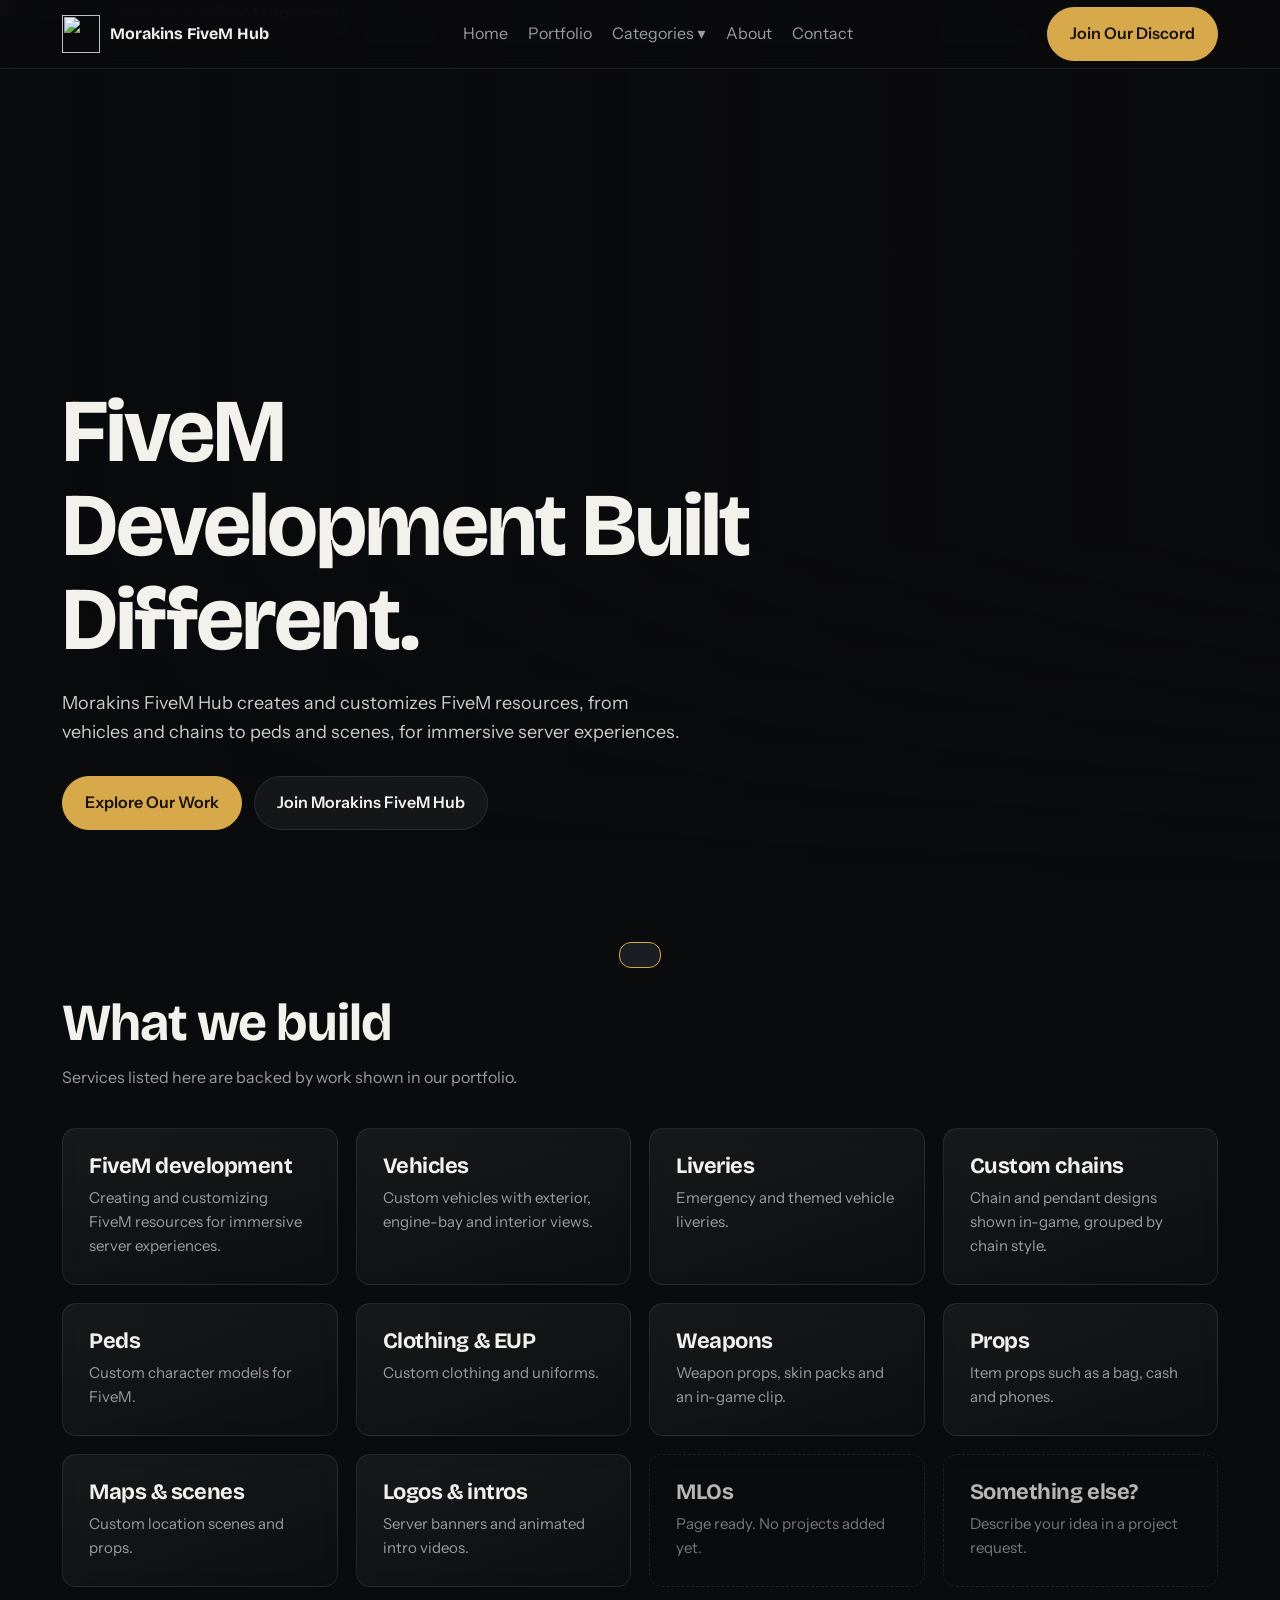
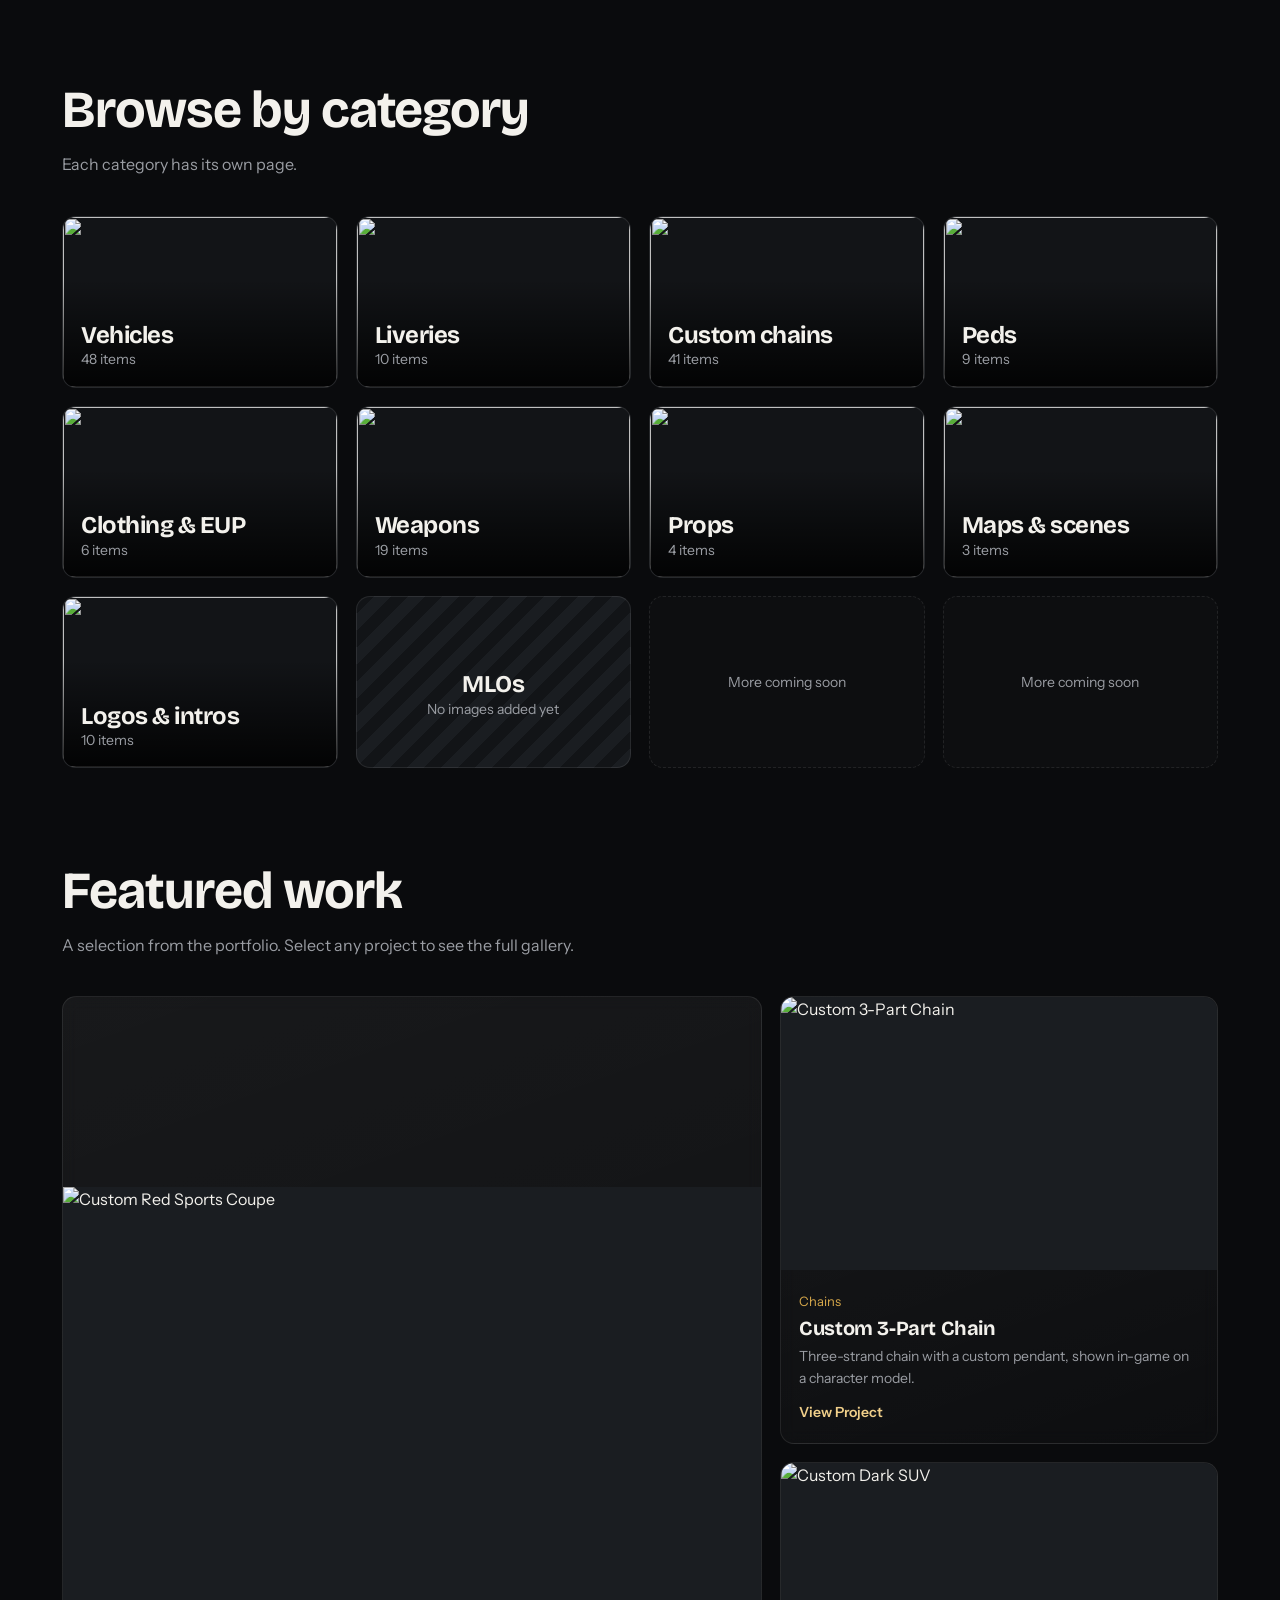
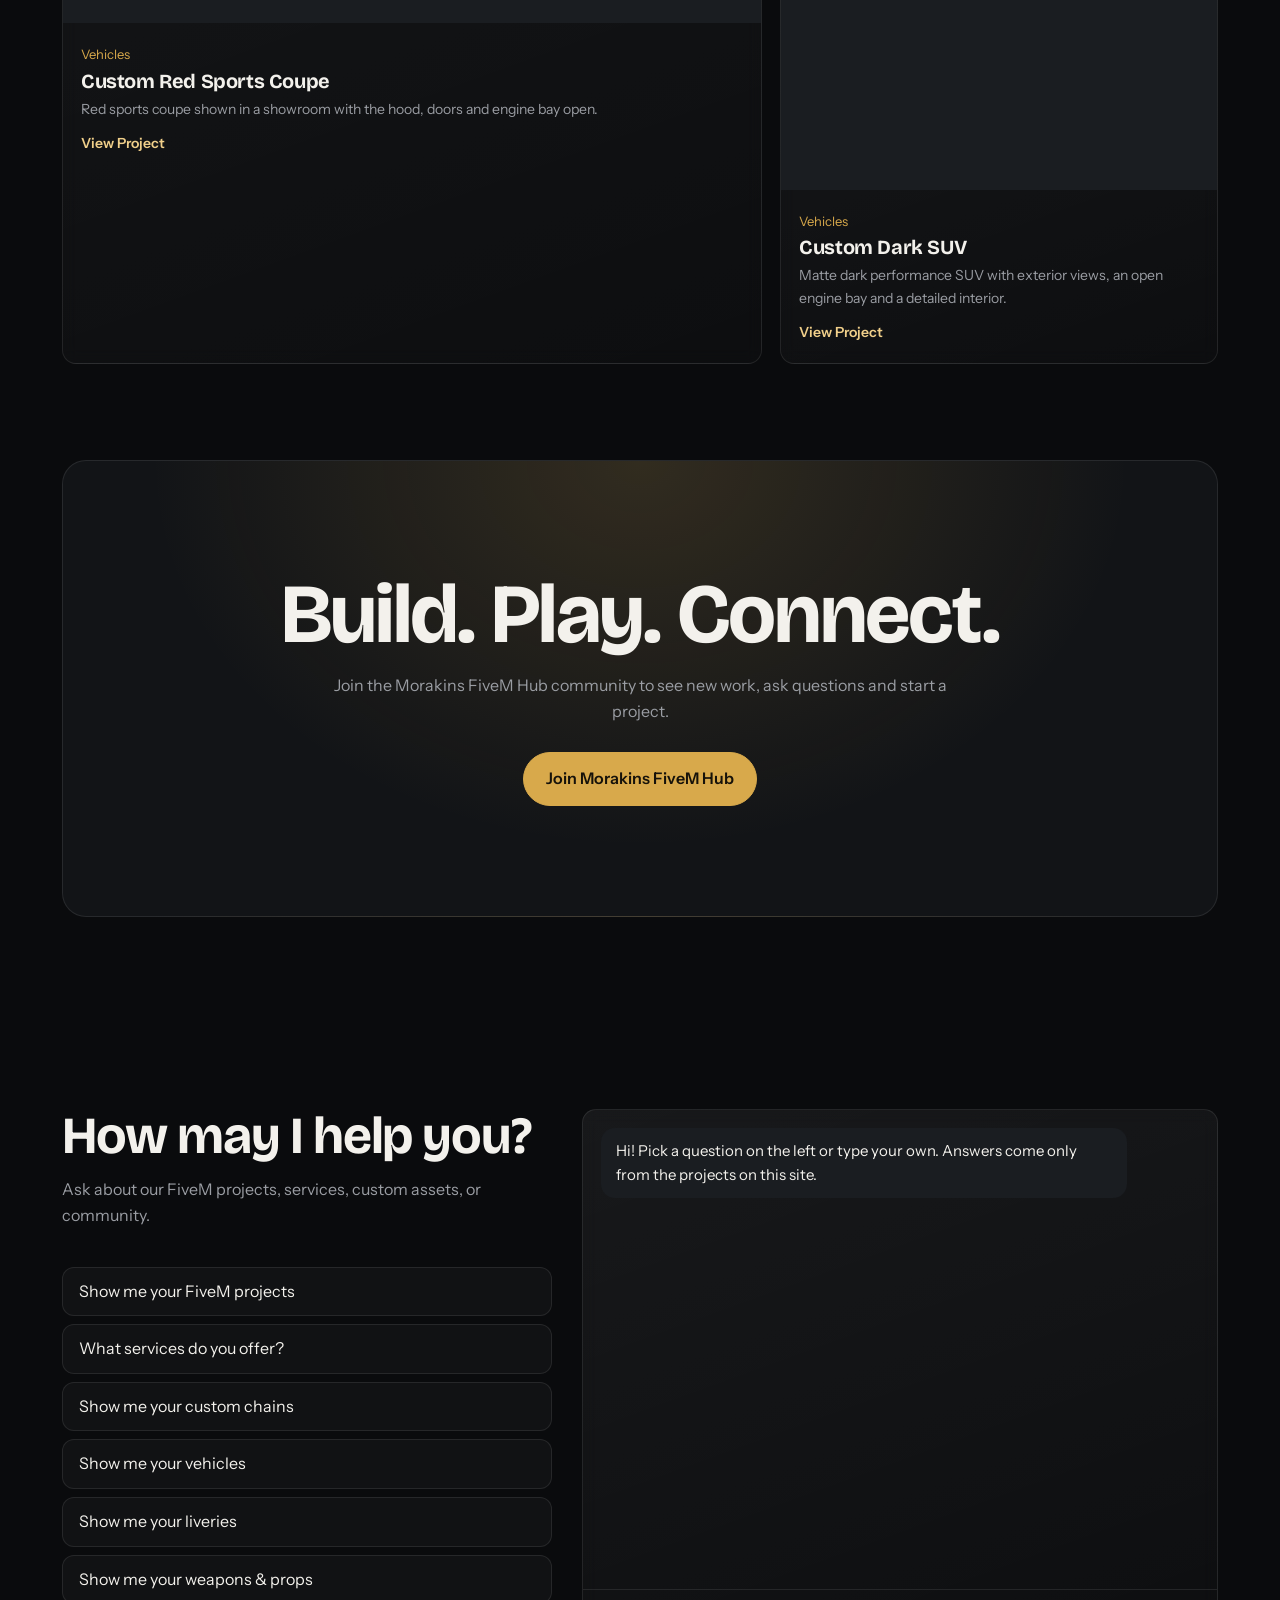
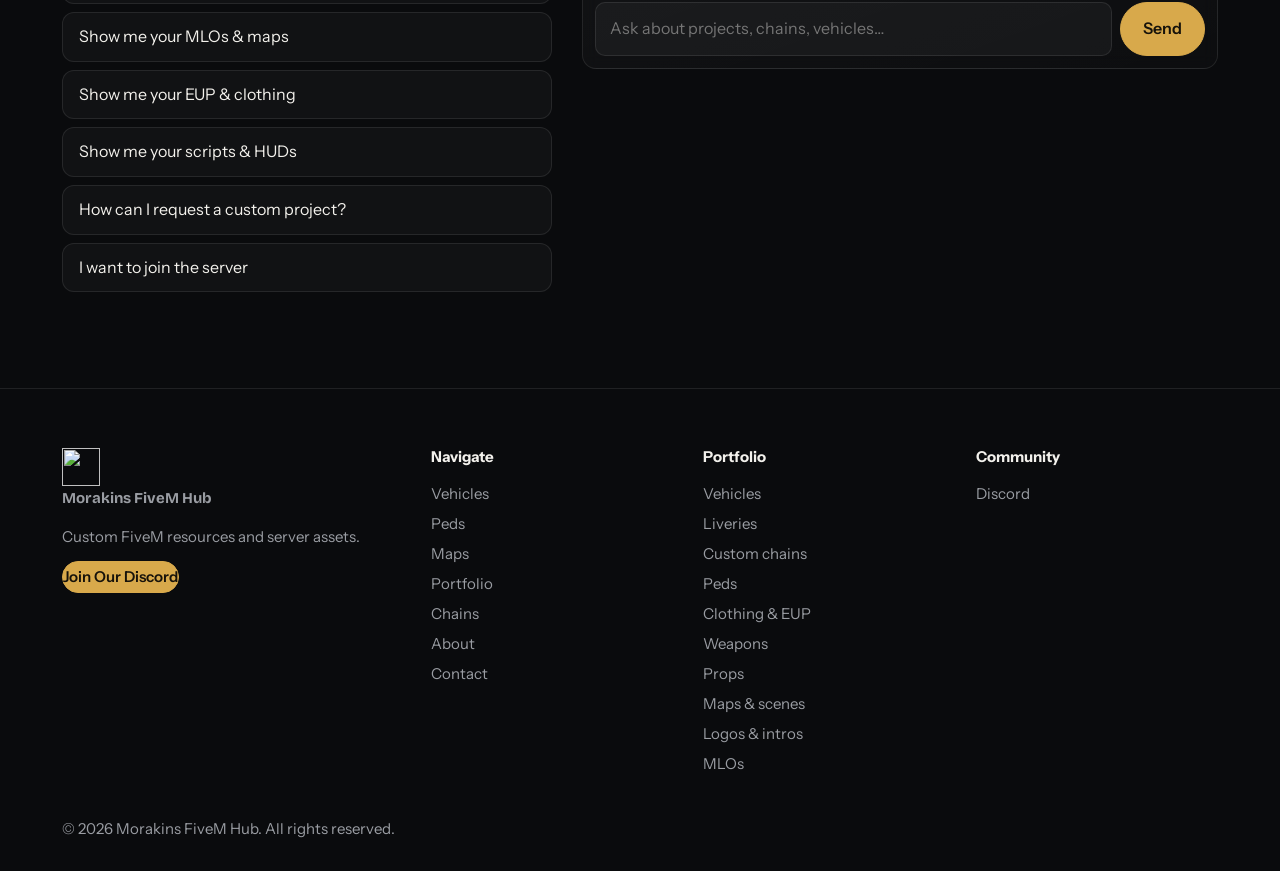
==== commit fd6f20be: "Add files via upload" ====
--- a/index.html
+++ b/index.html
@@ -2,85 +2,9 @@
 <title>Morakins FiveM Hub | FiveM development studio</title><meta name="description" content="Morakins FiveM Hub creates and customizes FiveM resources: vehicles, chains, peds and maps.">
 <link rel="icon" href="data:image/svg+xml,<svg xmlns=%22http://www.w3.org/2000/svg%22 viewBox=%220 0 100 100%22><text y=%22.9em%22 font-size=%2290%22>🛠</text></svg>">
 <link rel="preconnect" href="https://fonts.googleapis.com"><link rel="stylesheet" href="https://fonts.googleapis.com/css2?family=Bricolage+Grotesque:opsz,wght@12..96,500;12..96,700&family=Instrument+Sans:wght@400;600&display=swap">
-<style>:root{--bg:#0a0b0d;--s1:#121417;--s2:#1a1d21;--line:rgba(255,255,255,.09);--tx:#f3f1ec;--mut:#9a9da3;--gold:#d8a94b;--gold2:#f0cf8a;--red:#c8342f;--r:14px;color-scheme:dark}
-*{box-sizing:border-box;margin:0}html{scroll-behavior:smooth;scroll-padding-top:76px}
-body{background:var(--bg);color:var(--tx);font:16px/1.6 "Instrument Sans",system-ui,sans-serif;-webkit-font-smoothing:antialiased}
-img{max-width:100%;display:block}a{color:inherit;text-decoration:none}button{font:inherit;color:inherit;cursor:pointer}
-:focus-visible{outline:2px solid var(--gold);outline-offset:3px}
-h1,h2,h3{font-family:"Bricolage Grotesque","Instrument Sans",system-ui,sans-serif;line-height:1.05;letter-spacing:-.02em}
-.wrap{max-width:1200px;margin:0 auto;padding:0 22px}section{padding:96px 0}
-h2{font-size:clamp(30px,4.5vw,52px);margin-bottom:14px}.lead{color:var(--mut);max-width:60ch;margin-bottom:38px}
-.btn{display:inline-flex;align-items:center;gap:8px;padding:13px 22px;border-radius:999px;font-weight:600;border:1px solid var(--line);background:rgba(255,255,255,.05);backdrop-filter:blur(10px);transition:.25s}
-.btn:hover{border-color:var(--gold);transform:translateY(-2px)}.btn.pri{background:var(--gold);color:#16120a;border-color:var(--gold)}.btn.pri:hover{background:var(--gold2)}
-nav{position:fixed;inset:0 0 auto;z-index:50;background:rgba(10,11,13,.72);backdrop-filter:blur(16px);border-bottom:1px solid var(--line)}
-nav .wrap{display:flex;align-items:center;justify-content:space-between;height:68px;gap:18px}
-.brand{display:flex;align-items:center;gap:10px;font-weight:700;font-family:"Bricolage Grotesque",sans-serif}.brand img{width:38px;height:38px;object-fit:contain}
-.links{display:flex;gap:26px;color:var(--mut)}.links a:hover{color:var(--tx)}.burger{display:none;background:none;border:1px solid var(--line);border-radius:10px;padding:8px 12px}
-.hero{min-height:100svh;display:flex;align-items:flex-end;position:relative;padding:120px 0 70px;overflow:hidden}
-.hero>img{object-position:70% 60%;position:absolute;inset:0;width:100%;height:100%;object-fit:cover;animation:zoom 14s ease-out both}
-@keyframes zoom{from{transform:scale(1.08)}to{transform:scale(1)}}
-.hero:after{content:"";position:absolute;inset:0;background:linear-gradient(90deg,rgba(10,11,13,.94) 5%,rgba(10,11,13,.45) 60%,rgba(10,11,13,.2)),linear-gradient(0deg,var(--bg),transparent 40%)}
-.hero .wrap{position:relative;z-index:2;width:100%}.hero h1{font-size:clamp(40px,7vw,96px);max-width:13ch}
-.hero p{max-width:52ch;color:#cfcdc7;margin:22px 0 30px;font-size:18px}.hero .row{display:flex;gap:12px;flex-wrap:wrap}
-.grid{display:grid;gap:18px}.g3{grid-template-columns:repeat(4,1fr)}
-.glass{background:linear-gradient(160deg,rgba(255,255,255,.06),rgba(255,255,255,.015));border:1px solid var(--line);border-radius:var(--r);backdrop-filter:blur(8px)}
-.svc{padding:26px}.svc h3{font-size:22px;margin-bottom:8px}.svc p{color:var(--mut);font-size:15px}
-.card{overflow:hidden;cursor:pointer;text-align:left;padding:0;display:block;width:100%;transition:.3s}
-.card:hover{border-color:rgba(216,169,75,.5);transform:translateY(-4px)}
-.card .im{aspect-ratio:4/3;overflow:hidden;background:var(--s2)}.card img{width:100%;height:100%;object-fit:cover;transition:transform .6s}.card:hover img{transform:scale(1.05)}
-.card .bd{padding:18px}.tag{display:inline-block;font-size:13px;color:var(--gold);margin-bottom:6px}.card h3{font-size:20px;margin-bottom:6px}.card p{color:var(--mut);font-size:14px}
-.card .go{display:inline-block;margin-top:12px;font-weight:600;font-size:14px;color:var(--gold2)}
-.feat{display:grid;grid-template-columns:1.6fr 1fr;gap:18px}.feat .card:first-child .im{aspect-ratio:16/10}.feat .stack{display:grid;gap:18px}
-.filters{display:flex;gap:8px;flex-wrap:wrap;margin-bottom:26px}.chip{padding:8px 16px;border-radius:999px;border:1px solid var(--line);background:none;color:var(--mut);transition:.2s}
-.chip:hover{color:var(--tx)}.chip[aria-pressed=true]{background:var(--gold);color:#16120a;border-color:var(--gold);font-weight:600}
-.chains{display:grid;grid-template-columns:repeat(6,1fr);gap:12px}.chains button{padding:0;border:1px solid var(--line);border-radius:12px;overflow:hidden;background:var(--s1);aspect-ratio:1}
-.chains img{width:100%;height:100%;object-fit:cover;transition:.4s}.chains button:hover img{transform:scale(1.07)}
-.style3{display:grid;grid-template-columns:repeat(auto-fit,minmax(240px,1fr));gap:16px;margin-bottom:34px}.style3 .card .im{aspect-ratio:1}
-.masonry{columns:4 220px;column-gap:12px}.masonry button{display:block;width:100%;margin-bottom:12px;padding:0;border:1px solid var(--line);border-radius:12px;overflow:hidden;background:var(--s1);position:relative}
-.masonry img{width:100%;transition:.4s}.masonry button:hover img{transform:scale(1.04)}.masonry span{position:absolute;left:8px;bottom:8px;font-size:12px;padding:3px 10px;border-radius:99px;background:rgba(0,0,0,.65);backdrop-filter:blur(6px)}
-.bot{display:grid;grid-template-columns:1fr 1.3fr;gap:30px;align-items:start}.quick{display:flex;flex-direction:column;gap:8px}.quick button{text-align:left;padding:11px 16px;border-radius:12px;border:1px solid var(--line);background:rgba(255,255,255,.03);transition:.2s}.quick button:hover{border-color:var(--gold);background:rgba(216,169,75,.08)}
-.chat{display:flex;flex-direction:column;height:560px;overflow:hidden}.log{flex:1;overflow:auto;padding:18px;display:flex;flex-direction:column;gap:12px}
-.m{max-width:88%;padding:11px 15px;border-radius:14px;font-size:15px}.m.b{background:var(--s2);align-self:flex-start}.m.u{background:var(--gold);color:#16120a;align-self:flex-end}
-.m .mini{display:grid;grid-template-columns:repeat(auto-fill,minmax(110px,1fr));gap:8px;margin-top:10px}.m .mini button{padding:0;border:1px solid var(--line);border-radius:8px;overflow:hidden;background:none;text-align:left}.m .mini img{aspect-ratio:1;object-fit:cover;width:100%}.m .mini small{display:block;padding:5px 7px;font-size:12px;color:var(--tx)}
-.chat form{display:flex;gap:8px;padding:12px;border-top:1px solid var(--line)}
-input,select,textarea{width:100%;padding:13px 14px;border-radius:10px;border:1px solid var(--line);background:rgba(255,255,255,.04);color:var(--tx);font:inherit}
-textarea{min-height:120px;resize:vertical}label{display:block;font-size:14px;color:var(--mut);margin-bottom:6px}
-.about{display:grid;grid-template-columns:1fr 1fr;gap:50px;align-items:center}.about ul{list-style:none;padding:0;display:grid;gap:12px}.about li{padding:16px 18px}
-.cta{text-align:center;padding:110px 22px;border-radius:24px;background:radial-gradient(ellipse at 50% 0,rgba(216,169,75,.16),transparent 60%),var(--s1);border:1px solid var(--line)}.cta h2{font-size:clamp(38px,7vw,84px)}
-.form{display:grid;grid-template-columns:1fr 1fr;gap:16px;padding:28px}.form .full{grid-column:1/-1}
-footer{border-top:1px solid var(--line);padding:56px 0 30px;color:var(--mut);font-size:15px}.fg{display:grid;grid-template-columns:1.4fr 1fr 1fr 1fr;gap:30px}.fg h4{color:var(--tx);margin-bottom:10px}.fg a{display:block;padding:3px 0}.fg a:hover{color:var(--tx)}
-.modal{position:fixed;inset:0;z-index:100;background:rgba(5,6,8,.86);backdrop-filter:blur(10px);display:none;overflow:auto;padding:24px}.modal.open{display:block;animation:fade .25s}
-@keyframes fade{from{opacity:0}}.mbox{max-width:1100px;margin:0 auto;background:var(--s1);border:1px solid var(--line);border-radius:20px;overflow:hidden;position:relative}
-.x{position:absolute;top:14px;right:14px;z-index:3;width:42px;height:42px;border-radius:50%;border:1px solid var(--line);background:rgba(0,0,0,.6)}
-.mainimg{background:#000;display:flex;justify-content:center}.mainimg img{max-height:64vh;width:100%;object-fit:contain}
-.thumbs{display:flex;gap:8px;overflow-x:auto;padding:12px 20px;background:#0c0d10}.thumbs button{flex:0 0 84px;height:62px;padding:0;border:2px solid transparent;border-radius:8px;overflow:hidden;opacity:.6}.thumbs button[aria-current=true]{border-color:var(--gold);opacity:1}.thumbs img{width:100%;height:100%;object-fit:cover}
-.mbody{padding:28px;display:grid;grid-template-columns:1.4fr 1fr;gap:30px}.mbody h3{font-size:34px;margin-bottom:8px}.mbody ul{padding-left:18px;color:var(--mut)}.mbody h4{margin:14px 0 6px}.mbody p{color:var(--mut)}
-.rel{padding:0 28px 28px}.rel .grid{grid-template-columns:repeat(auto-fill,minmax(150px,1fr))}.rel .card h3{font-size:15px}.rel .card .bd{padding:10px}
-.toast{position:fixed;bottom:22px;left:50%;transform:translateX(-50%) translateY(90px);background:var(--s2);border:1px solid var(--gold);padding:12px 20px;border-radius:12px;z-index:200;transition:.3s;max-width:90vw}.toast.on{transform:translateX(-50%)}
-@media(max-width:860px){.links{display:none;position:absolute;top:68px;left:0;right:0;flex-direction:column;background:var(--bg);padding:18px 22px;border-bottom:1px solid var(--line)}.links.open{display:flex}.burger{display:block}nav .btn.pri{display:none}
-.feat,.bot,.about,.mbody,.fg,.form{grid-template-columns:1fr}section{padding:68px 0}.hero p{font-size:16px}}
-@media(prefers-reduced-motion:reduce){*{animation:none!important;transition:none!important;scroll-behavior:auto}}
-.page{display:none}.page.on{display:block}.pagehead{padding:130px 0 70px}.links{gap:20px}
-.tile{position:relative;display:block;border-radius:var(--r);overflow:hidden;aspect-ratio:16/10;border:1px solid var(--line);background:var(--s1);transition:.3s}.tile:hover{border-color:rgba(216,169,75,.5);transform:translateY(-4px)}
-.tile img{width:100%;height:100%;object-fit:cover;transition:.6s}.tile:hover img{transform:scale(1.05)}.tile div{position:absolute;inset:auto 0 0;padding:44px 18px 16px;background:linear-gradient(0deg,rgba(0,0,0,.85),transparent)}.tile h3{font-size:24px}.tile p{color:var(--mut);font-size:14px}
-.tile.empty{display:flex;align-items:center;justify-content:center;background:repeating-linear-gradient(135deg,var(--s1),var(--s1) 12px,var(--s2) 12px,var(--s2) 24px)}.tile.empty div{position:static;background:none;text-align:center}
-.empty-state{padding:44px;text-align:center;border-radius:var(--r);border:1px dashed var(--line);color:var(--mut)}.empty-state h3{color:var(--tx);margin-bottom:8px}
-.subh{font-size:26px;margin:44px 0 16px}
-.gal{display:grid;grid-template-columns:repeat(4,1fr);gap:12px}.gal button{padding:0;border:1px solid var(--line);border-radius:12px;overflow:hidden;background:var(--s1);aspect-ratio:4/3}.gal img{width:100%;height:100%;object-fit:cover;transition:.4s}.gal button:hover img{transform:scale(1.05)}
-.ph{display:flex;align-items:center;justify-content:center;min-height:150px;border:1px dashed var(--line);border-radius:var(--r);color:var(--mut);font-size:14px;background:repeating-linear-gradient(135deg,transparent,transparent 12px,rgba(255,255,255,.02) 12px,rgba(255,255,255,.02) 24px);transition:.25s}.ph:hover{border-color:var(--gold);color:var(--gold2)}
-.chains .ph,.gal .ph{aspect-ratio:1;min-height:0}.gal .ph{aspect-ratio:4/3}
-@media(max-width:1000px){.g3,.gal{grid-template-columns:repeat(2,1fr)}.chains{grid-template-columns:repeat(4,1fr)}}
-@media(max-width:560px){.g3{grid-template-columns:1fr}.gal{grid-template-columns:repeat(2,1fr)}.chains{grid-template-columns:repeat(3,1fr)}}
-.g4{grid-template-columns:repeat(4,minmax(0,1fr))}.chains{grid-template-columns:repeat(6,minmax(0,1fr))!important}
-.gal{display:grid;grid-template-columns:repeat(4,minmax(0,1fr));gap:12px}.gal button{padding:0;border:1px solid var(--line);border-radius:12px;overflow:hidden;background:var(--s1);aspect-ratio:4/3}.gal img{width:100%;height:100%;object-fit:cover;object-position:center 30%;transition:.4s}.gal button:hover img{transform:scale(1.05)}
-.ph{display:flex;flex-direction:column;align-items:center;justify-content:center;gap:6px;min-height:150px;border:1px dashed var(--line);border-radius:var(--r);color:var(--mut);font-size:14px;background:rgba(255,255,255,.015)}.ph b{font-size:26px;font-weight:400}.ph.sq{aspect-ratio:1;min-height:0;border-radius:12px}
-.svc.soon{display:block;border-style:dashed;background:none}.svc.soon:hover{border-color:var(--gold)}.svc.soon h3,.svc.soon p{opacity:.75}
-.rel .grid{grid-template-columns:repeat(4,minmax(0,1fr))!important}
-@media(max-width:1000px){.g4,.rel .grid,.gal{grid-template-columns:repeat(2,minmax(0,1fr))!important}.chains{grid-template-columns:repeat(3,minmax(0,1fr))!important}}
-@media(max-width:560px){.g4,.gal{grid-template-columns:1fr!important}.chains{grid-template-columns:repeat(2,minmax(0,1fr))!important}.rel .grid{grid-template-columns:repeat(2,minmax(0,1fr))!important}}
-</style></head><body>
+<link rel="stylesheet" href="styles.css"></head><body>
 <nav><div class="wrap"><a class="brand" href="#/" data-brand><img data-logo alt="" width="38" height="38"><span data-name></span></a>
-<div class="links" id="links"><a href="#/">Home</a><a href="#/portfolio">Portfolio</a><a href="#/vehicles">Vehicles</a><a href="#/chains">Chains</a><a href="#/peds">Peds</a><a href="#/maps">Maps</a><a href="#/about">About</a><a href="#/contact">Contact</a></div>
+<div class="links" id="links"><a href="#/">Home</a><a href="#/portfolio">Portfolio</a><span class="dd"><button type="button" id="ddb" aria-expanded="false" aria-haspopup="true">Categories ▾</button><span class="ddm" id="ddm"></span></span><a href="#/about">About</a><a href="#/contact">Contact</a></div>
 <a class="btn pri" data-discord>Join Our Discord</a><button class="burger" id="burger" aria-label="Menu" aria-expanded="false">Menu</button></div></nav>
 <main class="page" data-page="home"><header class="hero" id="home"><img data-hero alt="Custom red sports car in a FiveM showroom"><div class="wrap"><h1>FiveM Development Built Different.</h1>
 <p>Morakins FiveM Hub creates and customizes FiveM resources, from vehicles and chains to peds and scenes, for immersive server experiences.</p>
@@ -92,401 +16,4 @@
 <div><h4>Navigate</h4><a href="#/vehicles">Vehicles</a><a href="#/peds">Peds</a><a href="#/maps">Maps</a><a href="#/portfolio">Portfolio</a><a href="#/chains">Chains</a><a href="#/about">About</a><a href="#/contact">Contact</a></div><div><h4>Portfolio</h4><div id="fcats"></div></div><div><h4>Community</h4><a data-discord>Discord</a><div id="soc"></div></div></div>
 <p style="margin-top:38px" id="copy"></p></div></footer>
 <div class="modal" id="modal" role="dialog" aria-modal="true" aria-label="Project details"><div class="mbox" id="mbox"></div></div><div class="toast" id="toast" role="status"></div>
-<script>const IMG={"assets/img/1.webp":"[data-uri]","assets/img/1_1.webp":"[data-uri]","assets/img/1_10.webp":"[data-uri]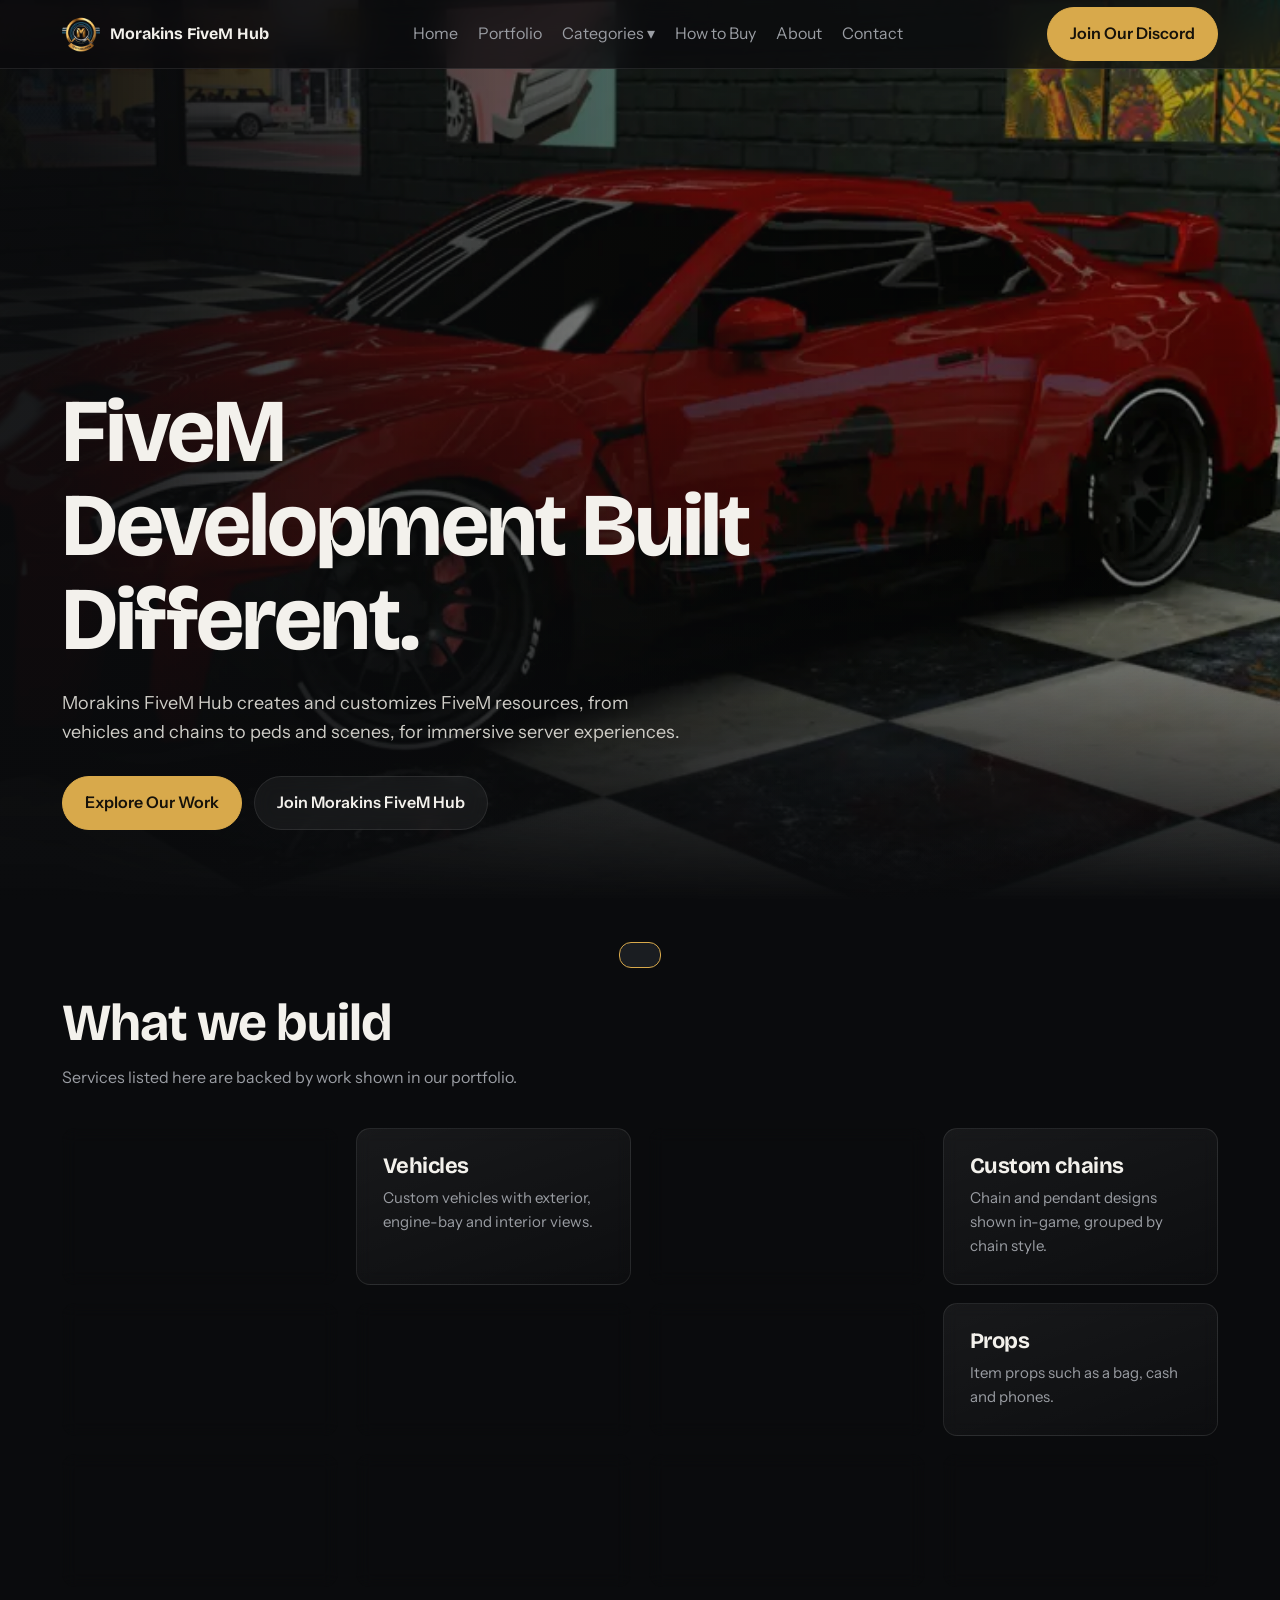
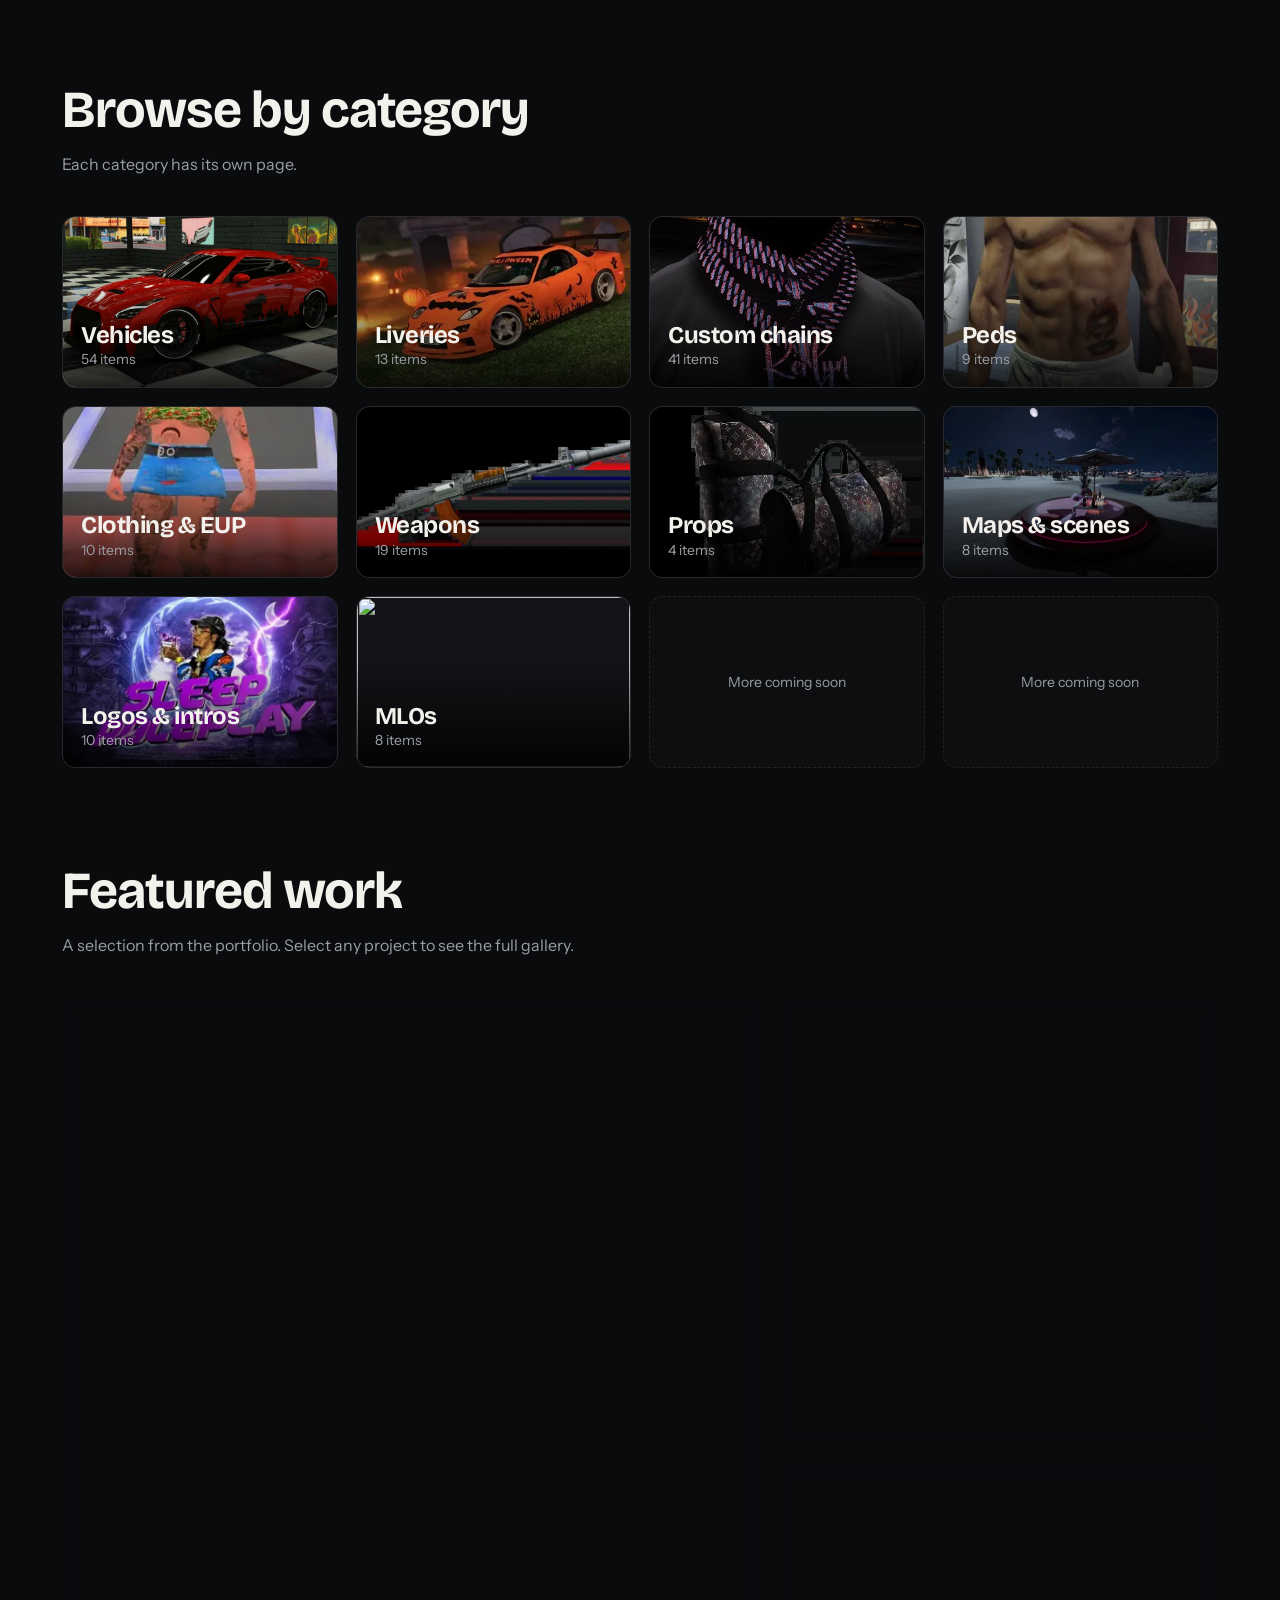
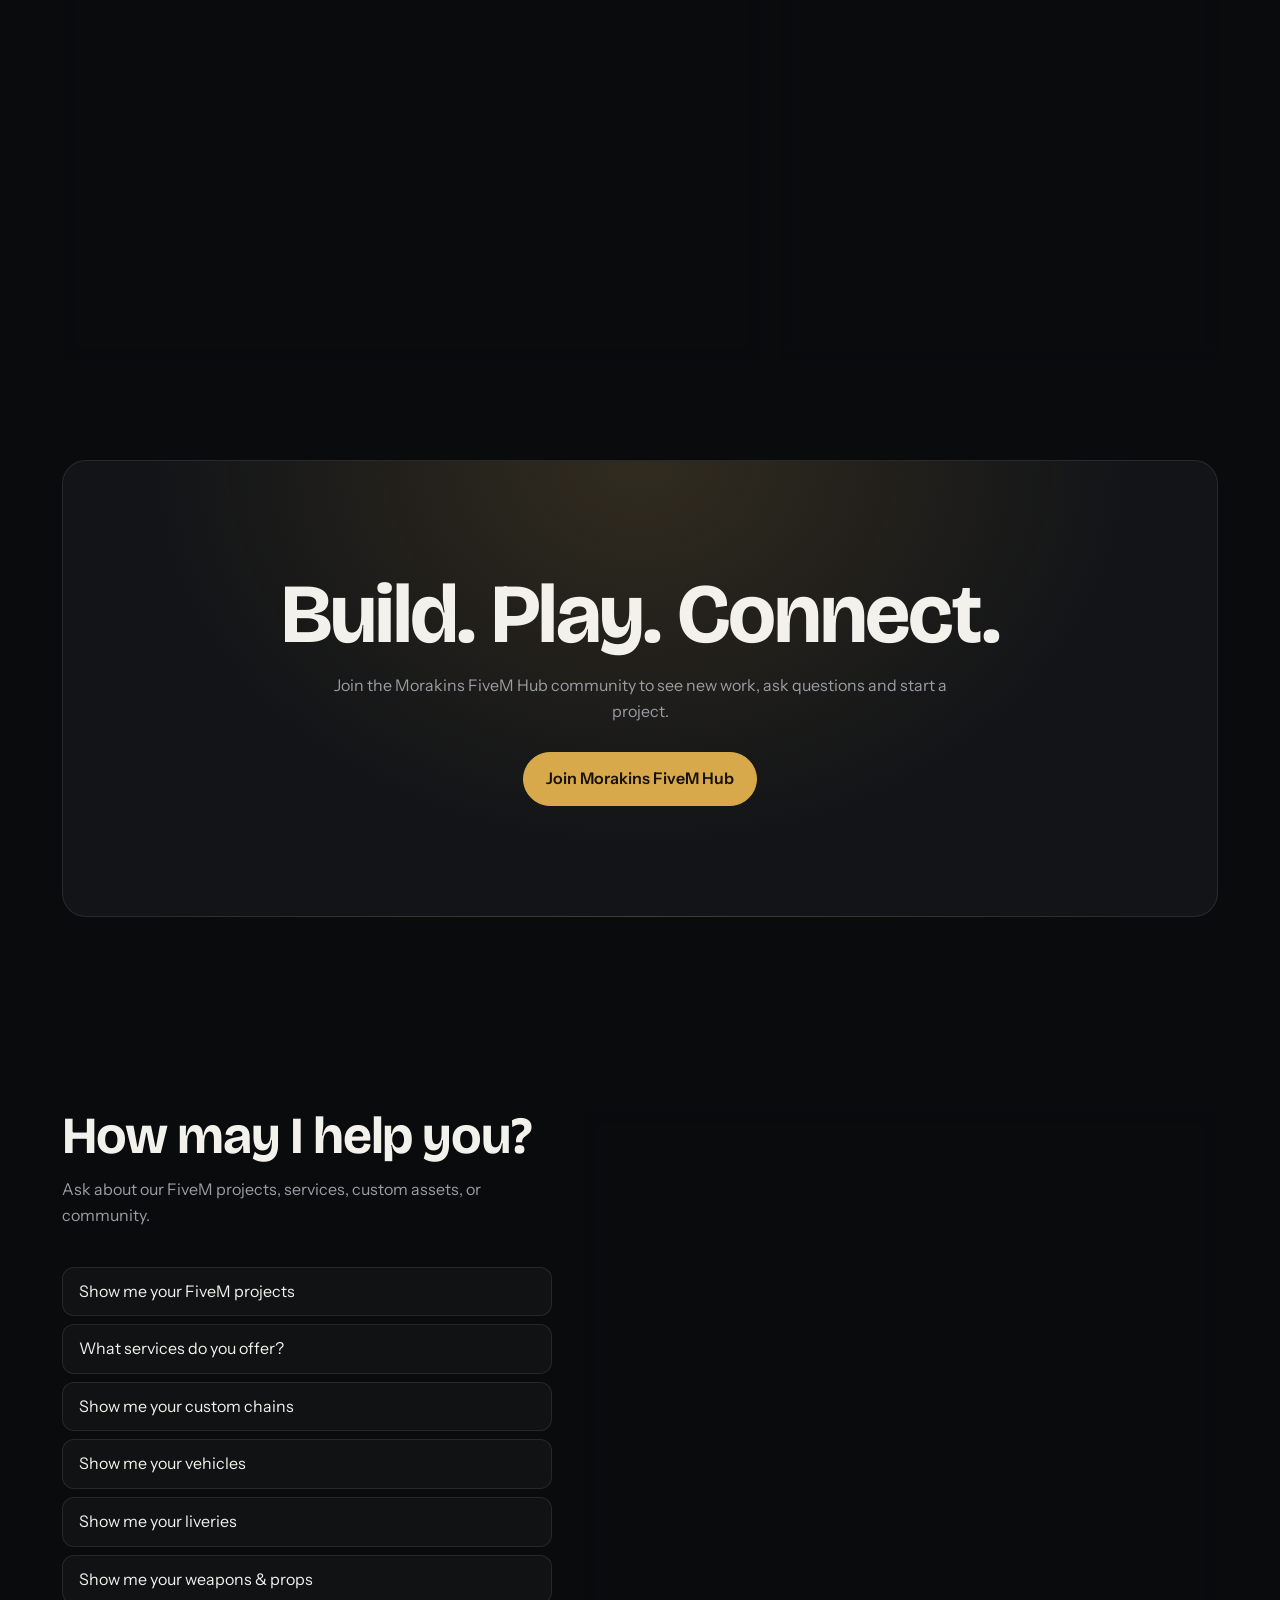
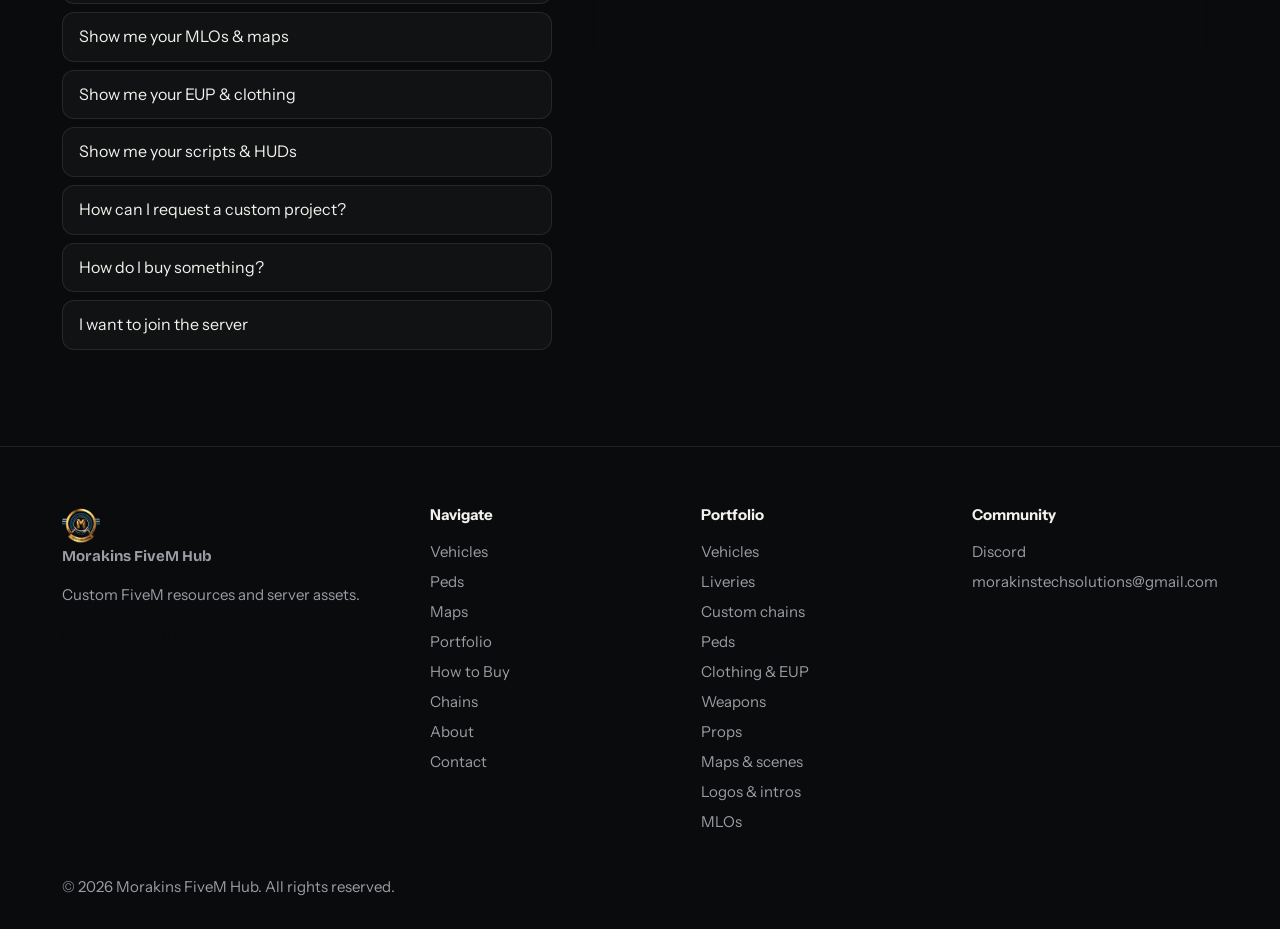
==== commit 71a0aaf6: "Add files via upload" ====
--- a/index.html
+++ b/index.html
@@ -1,19 +1,20 @@
 <!doctype html><html lang="en"><head><meta charset="utf-8"><meta name="viewport" content="width=device-width,initial-scale=1,viewport-fit=cover">
-<title>Morakins FiveM Hub | FiveM development studio</title><meta name="description" content="Morakins FiveM Hub creates and customizes FiveM resources: vehicles, chains, peds and maps.">
-<link rel="icon" href="data:image/svg+xml,<svg xmlns=%22http://www.w3.org/2000/svg%22 viewBox=%220 0 100 100%22><text y=%22.9em%22 font-size=%2290%22>🛠</text></svg>">
-<link rel="preconnect" href="https://fonts.googleapis.com"><link rel="stylesheet" href="https://fonts.googleapis.com/css2?family=Bricolage+Grotesque:opsz,wght@12..96,500;12..96,700&family=Instrument+Sans:wght@400;600&display=swap">
+<title>Morakins FiveM Hub | FiveM development studio</title><meta name="description" content="Morakins FiveM Hub creates and customizes FiveM resources: vehicles, liveries, chains, peds, clothing, weapons, MLOs and maps.">
+<link rel="icon" type="image/png" href="assets/logo/morakins-logo.png"><meta name="theme-color" content="#0a0b0d"><meta property="og:type" content="website"><meta property="og:title" content="Morakins FiveM Hub"><meta property="og:description" content="Custom FiveM vehicles, liveries, chains, peds, clothing, weapons and more."><meta property="og:image" content="https://morakinselijah-ux.github.io/Morakins-fiveM-hub/assets/logo/morakins-logo.png"><meta name="twitter:card" content="summary"><text y=%22.9em%22 font-size=%2290%22><link rel="preconnect" href="https://fonts.googleapis.com"><link rel="stylesheet" href="https://fonts.googleapis.com/css2?family=Bricolage+Grotesque:opsz,wght@12..96,500;12..96,700&family=Instrument+Sans:wght@400;600&display=swap">
 <link rel="stylesheet" href="styles.css"></head><body>
 <nav><div class="wrap"><a class="brand" href="#/" data-brand><img data-logo alt="" width="38" height="38"><span data-name></span></a>
-<div class="links" id="links"><a href="#/">Home</a><a href="#/portfolio">Portfolio</a><span class="dd"><button type="button" id="ddb" aria-expanded="false" aria-haspopup="true">Categories ▾</button><span class="ddm" id="ddm"></span></span><a href="#/about">About</a><a href="#/contact">Contact</a></div>
+<div class="links" id="links"><a href="#/">Home</a><a href="#/portfolio">Portfolio</a><span class="dd"><button type="button" id="ddb" aria-expanded="false" aria-haspopup="true">Categories ▾</button><span class="ddm" id="ddm"></span></span><a href="#/buy">How to Buy</a><a href="#/about">About</a><a href="#/contact">Contact</a></div>
 <a class="btn pri" data-discord>Join Our Discord</a><button class="burger" id="burger" aria-label="Menu" aria-expanded="false">Menu</button></div></nav>
 <main class="page" data-page="home"><header class="hero" id="home"><img data-hero alt="Custom red sports car in a FiveM showroom"><div class="wrap"><h1>FiveM Development Built Different.</h1>
 <p>Morakins FiveM Hub creates and customizes FiveM resources, from vehicles and chains to peds and scenes, for immersive server experiences.</p>
 <div class="row"><a class="btn pri" href="#/portfolio">Explore Our Work</a><a class="btn" data-discord>Join Morakins FiveM Hub</a></div></div></header><section id="services"><div class="wrap"><h2>What we build</h2><p class="lead">Services listed here are backed by work shown in our portfolio.</p><div class="grid g4" id="svc"></div></div></section><section style="padding-top:0"><div class="wrap"><h2>Browse by category</h2><p class="lead">Each category has its own page.</p><div class="grid g4" id="tiles"></div></div></section><section id="featured" style="padding-top:0"><div class="wrap"><h2>Featured work</h2><p class="lead">A selection from the portfolio. Select any project to see the full gallery.</p><div class="feat" id="featGrid"></div></div></section><section style="padding-top:0"><div class="wrap"><div class="cta"><h2>Build. Play. Connect.</h2><p class="lead" style="margin:14px auto 28px">Join the Morakins FiveM Hub community to see new work, ask questions and start a project.</p><a class="btn pri" data-discord>Join Morakins FiveM Hub</a></div></div></section><section id="assistant"><div class="wrap bot"><div><h2>How may I help you?</h2><p class="lead">Ask about our FiveM projects, services, custom assets, or community.</p><div class="quick" id="quick"></div></div>
-<div class="glass chat"><div class="log" id="log" aria-live="polite"></div><form id="cf"><input id="ci" placeholder="Ask about projects, chains, vehicles…" aria-label="Your question"><button class="btn pri">Send</button></form></div></div></section></main><main class="page" data-page="portfolio"><section class="pagehead"><div class="wrap"><h2>Portfolio</h2><p class="lead">All projects, organized by category.</p><div class="grid g4" id="tiles2" style="margin-bottom:46px"></div><div class="filters" id="filters"></div><div class="grid g4" id="pgrid"></div></div></section></main><main class="page" data-page="cat"><section class="pagehead"><div class="wrap" id="catbody"></div></section></main><main class="page" data-page="about"><section class="pagehead" id="about"><div class="wrap about"><div><h2>About Morakins</h2><p class="lead" style="margin-bottom:0">Morakins FiveM Hub is a FiveM development hub focused on custom server resources and creative assets. Our portfolio currently shows vehicles, chains, peds and scene work, all built with quality and a community in mind.</p></div>
-<ul><li class="glass">FiveM development and customization</li><li class="glass">Custom resources and creative server assets</li><li class="glass">Attention to visual quality and detail</li><li class="glass">A community you can join on Discord</li></ul></div></section><section style="padding-top:0"><div class="wrap"><div class="cta"><h2>Build. Play. Connect.</h2><p class="lead" style="margin:14px auto 28px">Join the Morakins FiveM Hub community to see new work, ask questions and start a project.</p><a class="btn pri" data-discord>Join Morakins FiveM Hub</a></div></div></section></main><main class="page" data-page="contact"><section class="pagehead" id="contact"><div class="wrap"><h2>Request a project</h2><p class="lead">Tell us what you need. Nothing is sent until a form endpoint is connected in the site configuration.</p>
+<div class="glass chat"><div class="log" id="log" aria-live="polite"></div><form id="cf"><input id="ci" placeholder="Ask about projects, chains, vehicles…" aria-label="Your question"><button class="btn pri">Send</button></form></div></div></section></main><main class="page" data-page="portfolio"><section class="pagehead"><div class="wrap"><h2>Portfolio</h2><p class="lead">All projects, organized by category.</p><div class="grid g4" id="tiles2" style="margin-bottom:46px"></div><div class="filters" id="filters"></div><div class="grid g4" id="pgrid"></div></div></section></main><main class="page" data-page="cat"><section class="pagehead"><div class="wrap" id="catbody"></div></section></main><main class="page" data-page="buy"><section class="pagehead"><div class="wrap"><h2>How to buy</h2><p class="lead">Purchases are handled through tickets in our Discord server. Prices are not listed on this website. Ask in your ticket.</p>
+<div class="grid g3x" style="margin-bottom:46px"><div class="glass svc"><h3>1. Join the Discord</h3><p>Join the Morakins FiveM Hub server.</p><p style="margin-top:14px"><a class="btn pri" data-discord>Join Our Discord</a></p></div><div class="glass svc"><h3>2. Create a ticket</h3><p>Open a ticket in the Ticket channel and tell us what you would like to buy.</p></div><div class="glass svc"><h3>3. Pay</h3><p>Choose one of the payment methods below and confirm the details in your ticket.</p></div></div>
+<h3 class="subh" style="margin-top:0">Payment methods</h3><div class="grid g3x" id="pays"></div><div id="bmc"></div></div></section></main><main class="page" data-page="about"><section class="pagehead" id="about"><div class="wrap about"><div><h2>About Morakins</h2><p class="lead" style="margin-bottom:0">Morakins FiveM Hub is a FiveM development hub focused on custom server resources and creative assets. Our portfolio currently shows vehicles, chains, peds and scene work, all built with quality and a community in mind.</p></div>
+<ul><li class="glass">FiveM development and customization</li><li class="glass">Custom resources and creative server assets</li><li class="glass">Attention to visual quality and detail</li><li class="glass">A community you can join on Discord</li></ul></div></section><section style="padding-top:0"><div class="wrap"><div class="cta"><h2>Build. Play. Connect.</h2><p class="lead" style="margin:14px auto 28px">Join the Morakins FiveM Hub community to see new work, ask questions and start a project.</p><a class="btn pri" data-discord>Join Morakins FiveM Hub</a></div></div></section></main><main class="page" data-page="contact"><section class="pagehead" id="contact"><div class="wrap"><h2>Request a project</h2><p class="lead">Tell us what you need. Submitting opens your email app with your request ready to send to <a data-email style="color:var(--gold)"></a>.</p>
 <form class="glass form" id="rf"><div><label for="n">Name</label><input id="n" name="name" required></div><div><label for="e">Email</label><input id="e" name="email" type="email" required></div><div><label for="d">Discord username</label><input id="d" name="discord" required></div>
 <div><label for="t">Project type</label><select id="t" name="type"></select></div><div class="full"><label for="m">Project description</label><textarea id="m" name="description" required></textarea></div><div class="full"><button class="btn pri">Request a Project</button> <span id="fs" role="status" style="margin-left:12px;color:var(--mut)"></span></div></form></div></section></main><footer><div class="wrap"><div class="fg"><div><a class="brand" data-brand href="#/"><img data-logo alt="" width="38" height="38"><span data-name></span></a><p style="margin:12px 0">Custom FiveM resources and server assets.</p><a class="btn pri" data-discord style="display:inline-flex">Join Our Discord</a></div>
-<div><h4>Navigate</h4><a href="#/vehicles">Vehicles</a><a href="#/peds">Peds</a><a href="#/maps">Maps</a><a href="#/portfolio">Portfolio</a><a href="#/chains">Chains</a><a href="#/about">About</a><a href="#/contact">Contact</a></div><div><h4>Portfolio</h4><div id="fcats"></div></div><div><h4>Community</h4><a data-discord>Discord</a><div id="soc"></div></div></div>
+<div><h4>Navigate</h4><a href="#/vehicles">Vehicles</a><a href="#/peds">Peds</a><a href="#/maps">Maps</a><a href="#/portfolio">Portfolio</a><a href="#/buy">How to Buy</a><a href="#/chains">Chains</a><a href="#/about">About</a><a href="#/contact">Contact</a></div><div><h4>Portfolio</h4><div id="fcats"></div></div><div><h4>Community</h4><a data-discord>Discord</a><a data-email></a><div id="soc"></div></div></div>
 <p style="margin-top:38px" id="copy"></p></div></footer>
 <div class="modal" id="modal" role="dialog" aria-modal="true" aria-label="Project details"><div class="mbox" id="mbox"></div></div><div class="toast" id="toast" role="status"></div>
 <script src="config.js"></script><script src="data.js"></script><script src="app.js"></script></body></html>
--- a/styles.css
+++ b/styles.css
@@ -79,3 +79,6 @@
 .thumbs button{position:relative}.thumbs i,.gal i{position:absolute;right:6px;bottom:6px;font-style:normal;font-size:11px;background:rgba(0,0,0,.7);color:#fff;border-radius:99px;padding:2px 7px}.gal button{position:relative}
 .mainimg video{max-height:64vh;width:100%;background:#000}
 @media(max-width:860px){.ddm{position:static;display:block;border:0;box-shadow:none;background:none;padding:0 0 0 12px}.dd>button{display:none}.dd{display:block}}
+.g3x{display:grid;gap:18px;grid-template-columns:repeat(3,minmax(0,1fr))}.pay{padding:22px;text-align:center;font-weight:600;font-size:18px}.bmc{margin-top:28px;padding:24px;display:flex;gap:18px;align-items:center;justify-content:space-between;flex-wrap:wrap}.bmc p{color:var(--mut);max-width:60ch}
+@media(max-width:860px){.g3x{grid-template-columns:1fr}}
+.card .im{position:relative}.card .im img{position:absolute;inset:0;width:100%;height:100%;object-fit:cover}
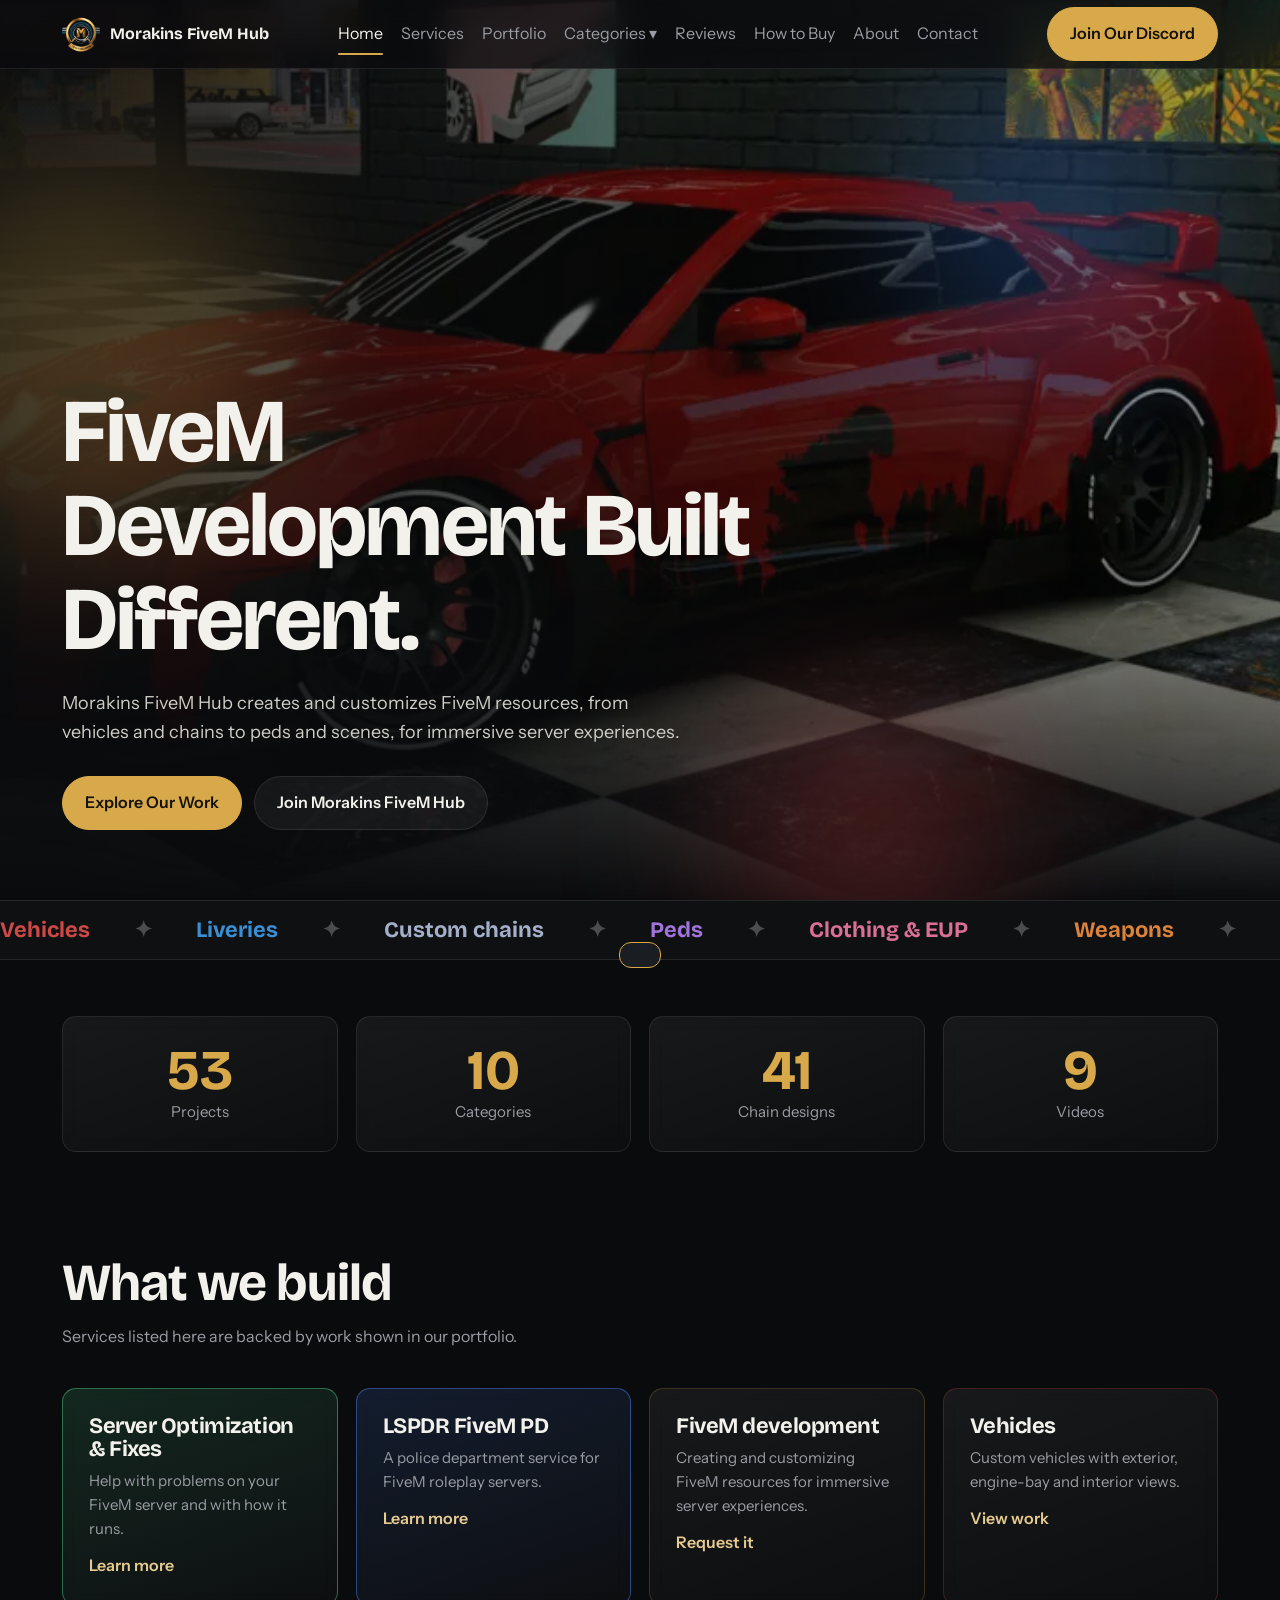
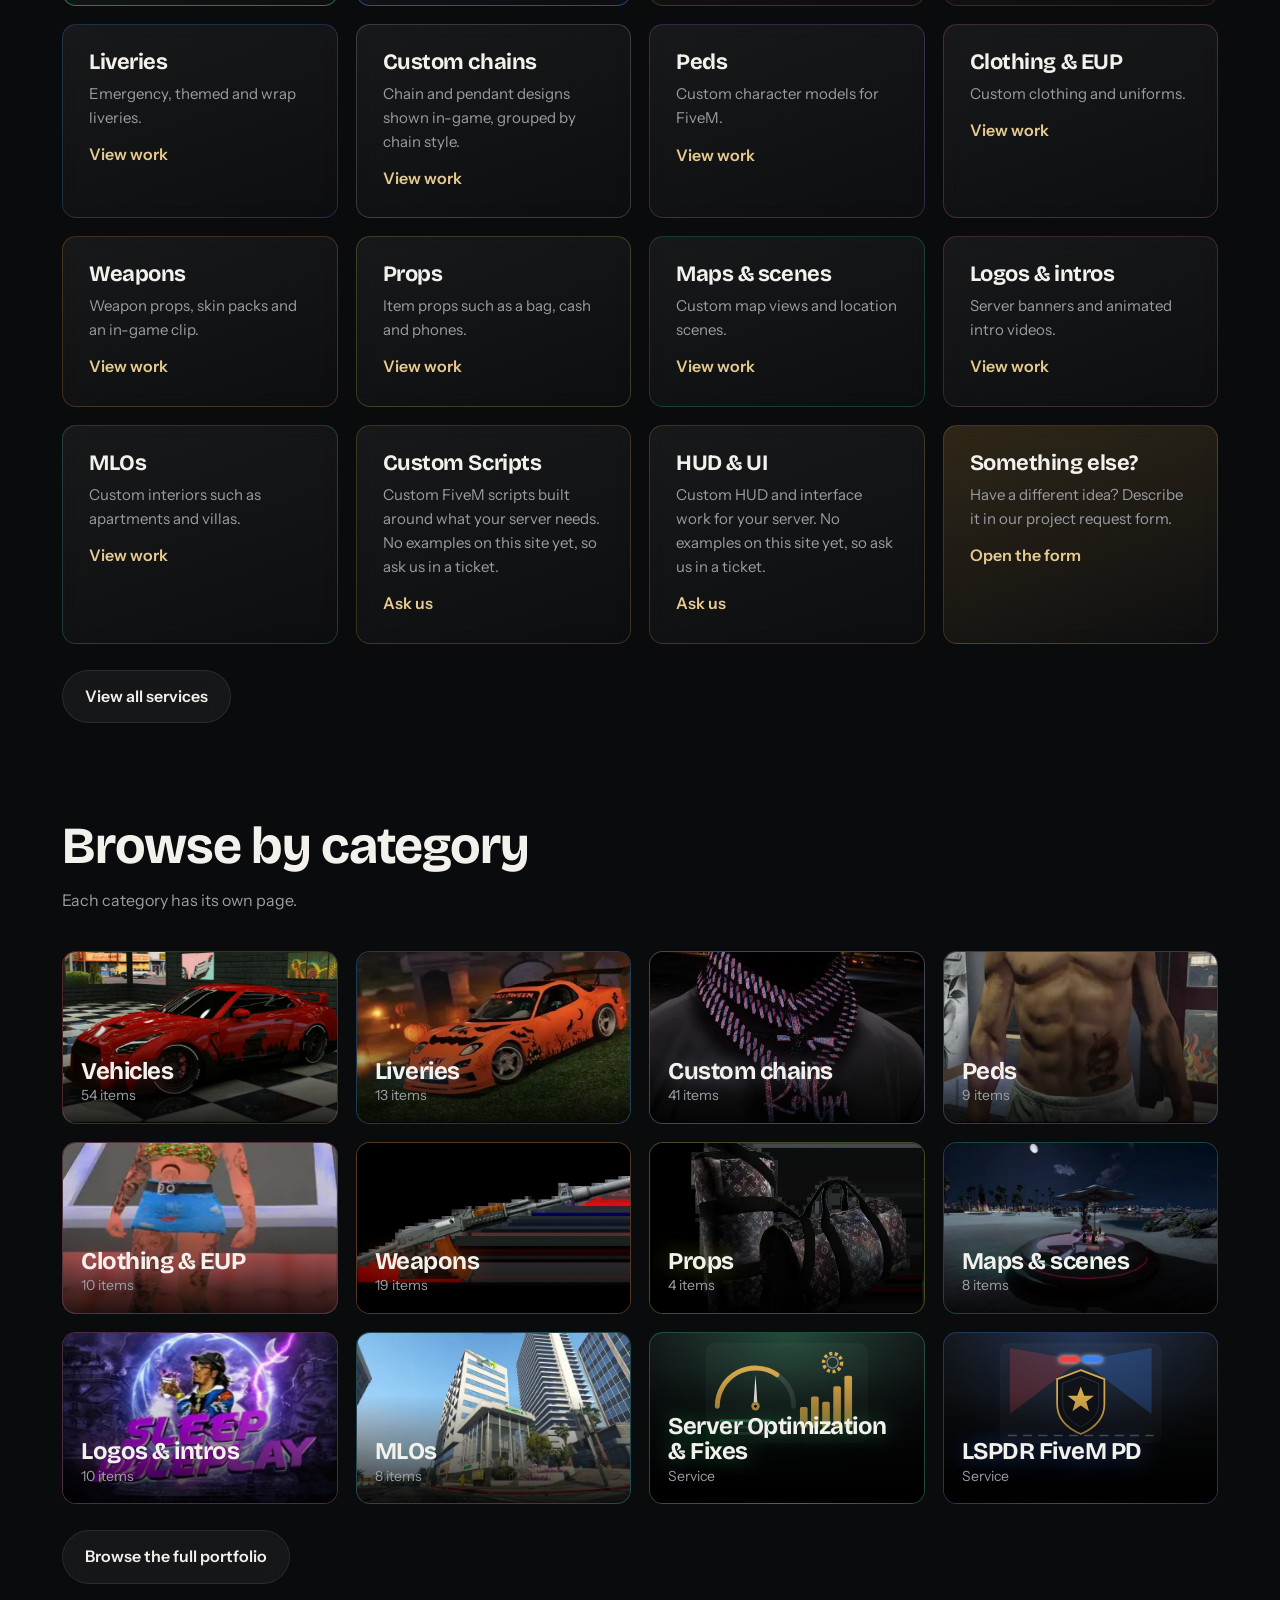
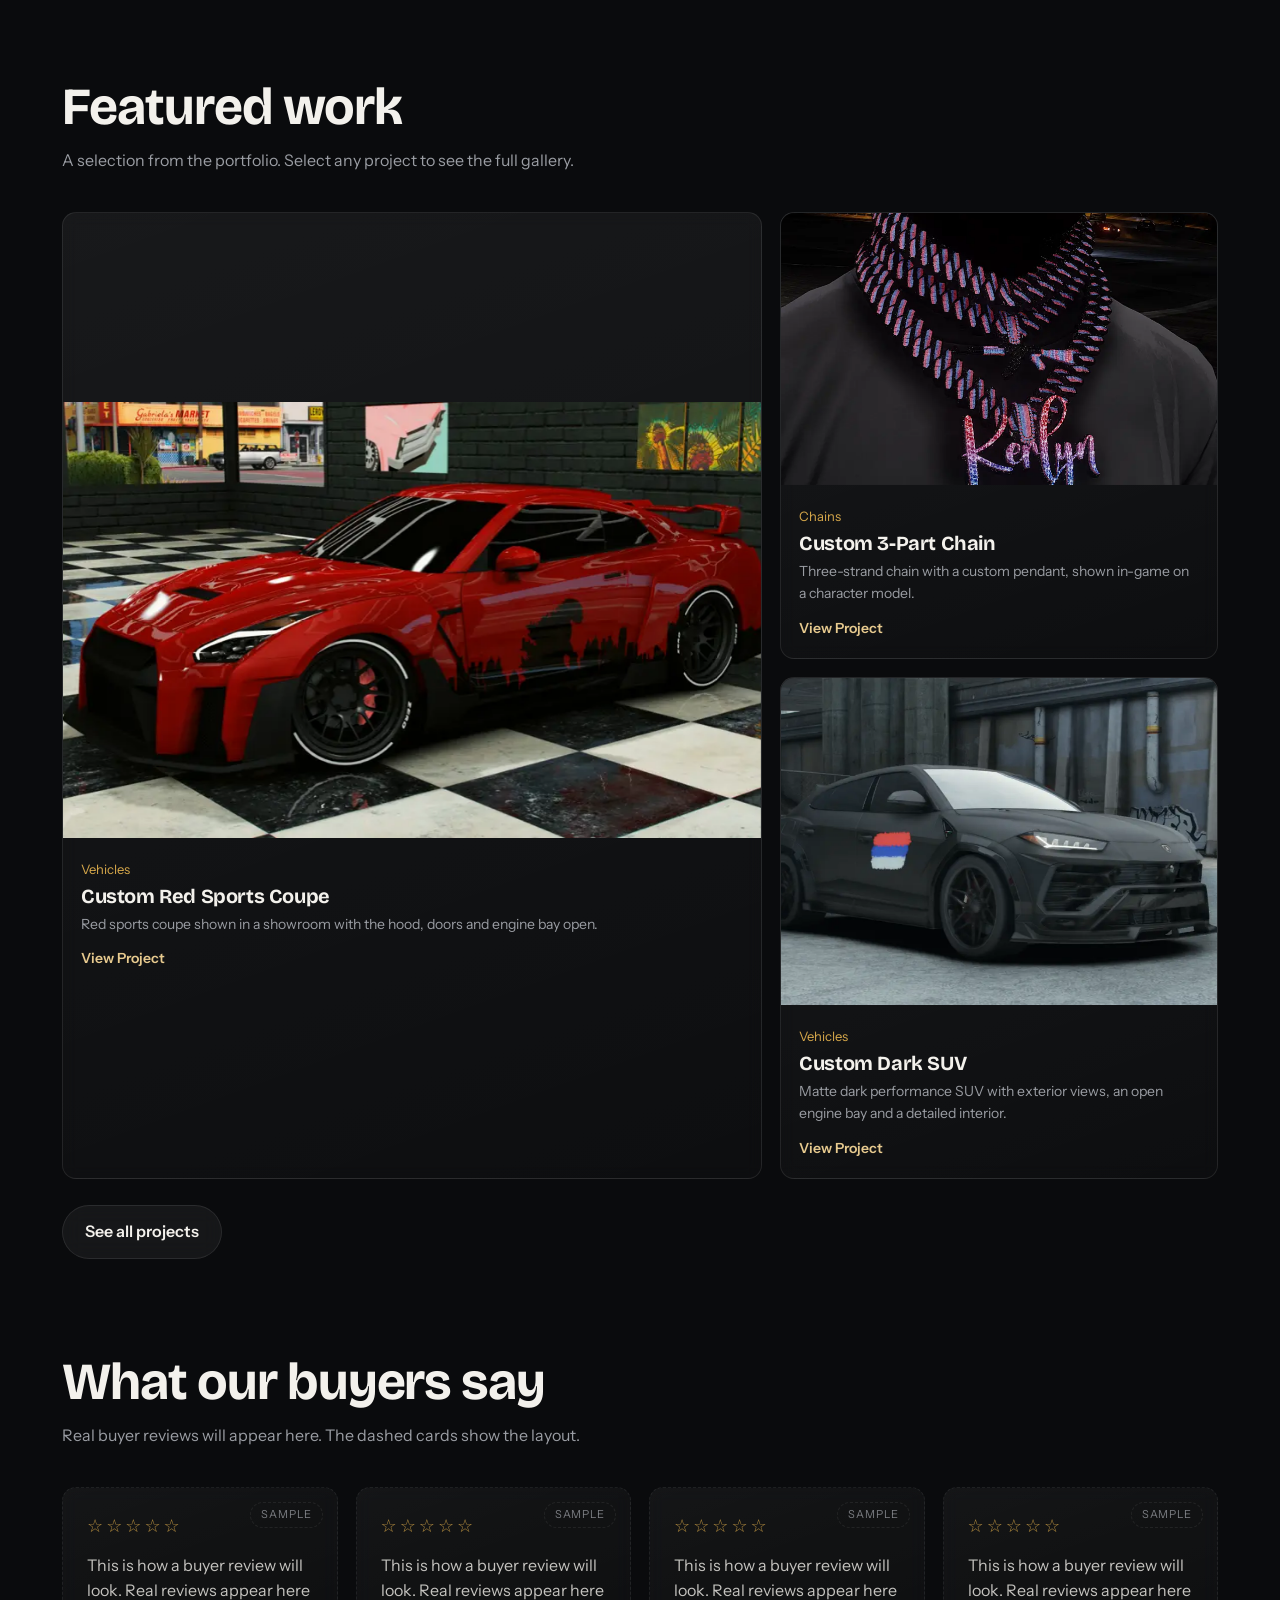
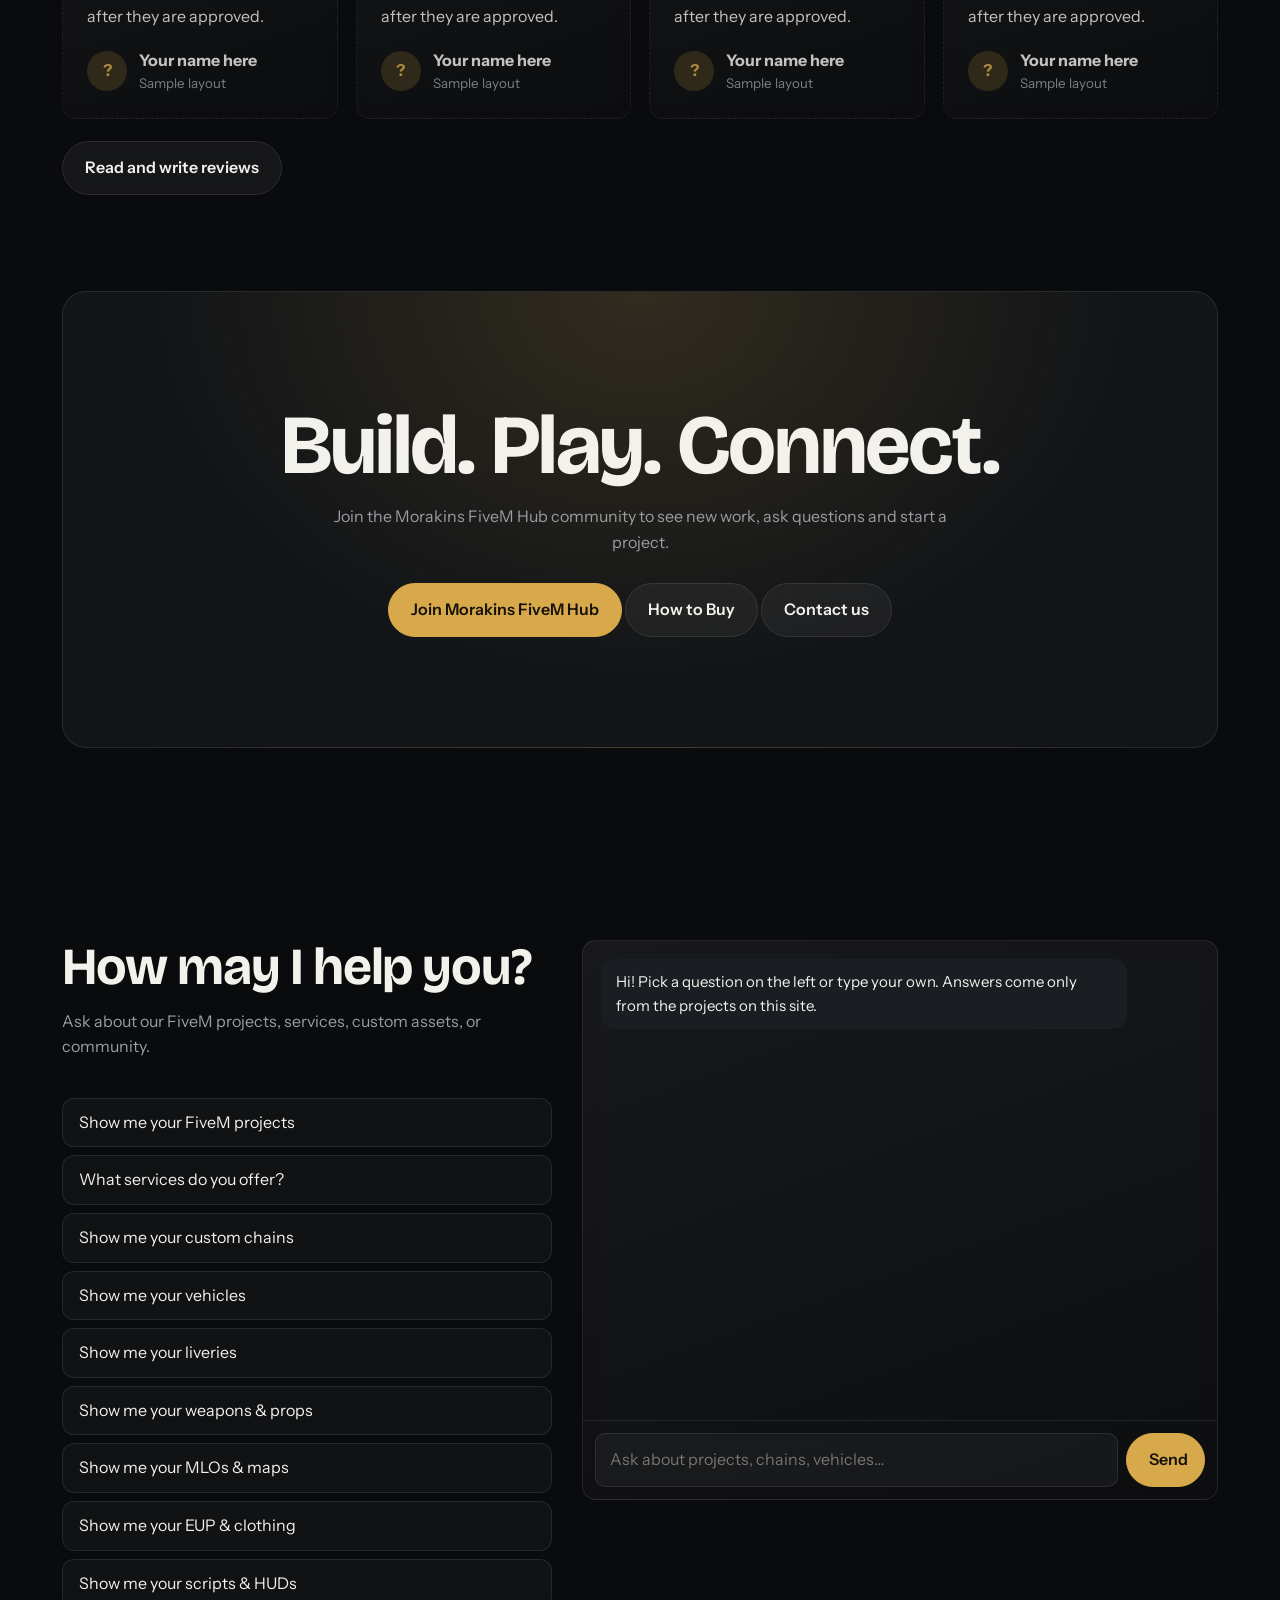
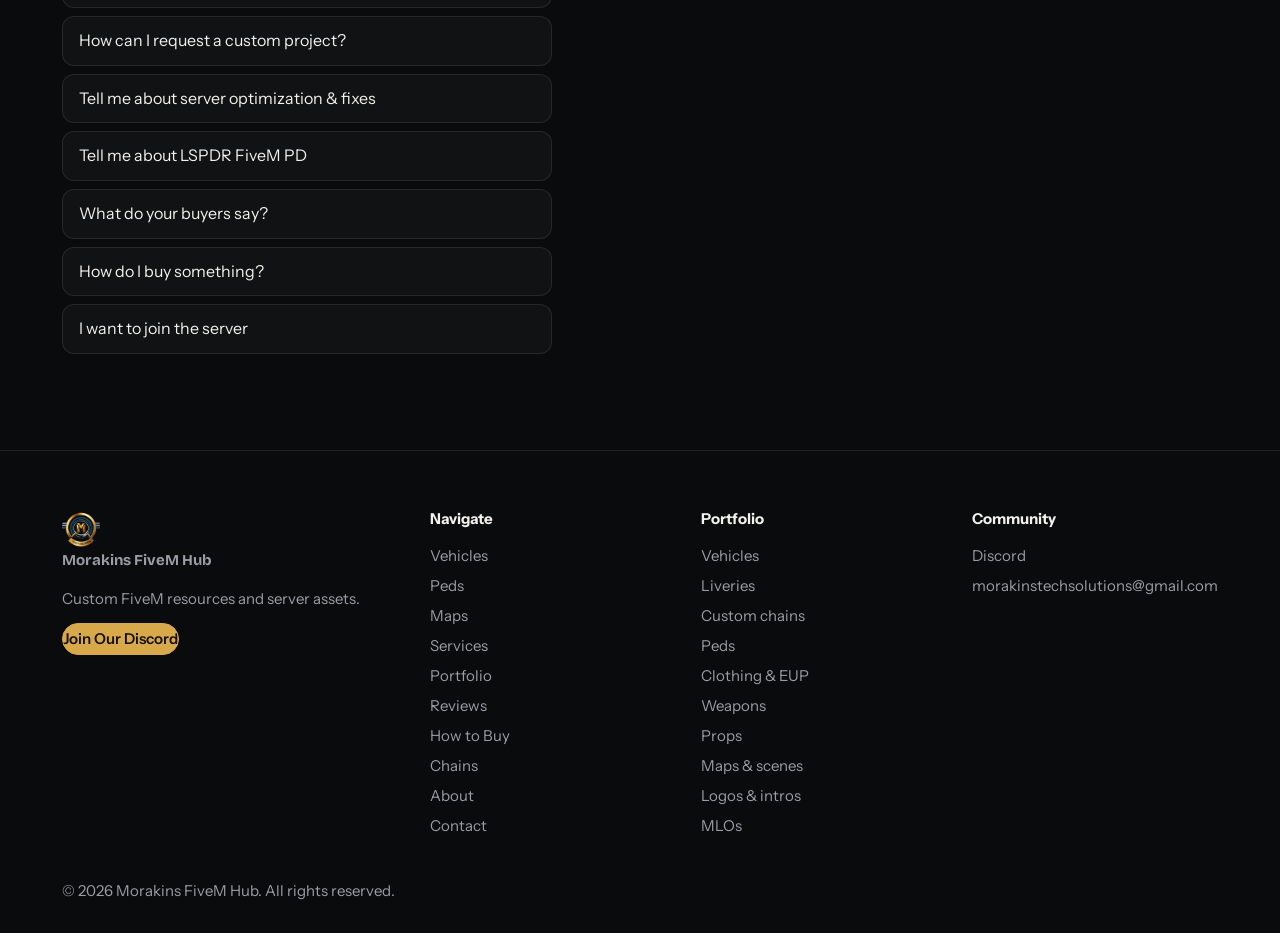
==== commit ea6e51a0: "Add files via upload" ====
--- a/index.html
+++ b/index.html
@@ -3,18 +3,24 @@
 <link rel="icon" type="image/png" href="assets/logo/morakins-logo.png"><meta name="theme-color" content="#0a0b0d"><meta property="og:type" content="website"><meta property="og:title" content="Morakins FiveM Hub"><meta property="og:description" content="Custom FiveM vehicles, liveries, chains, peds, clothing, weapons and more."><meta property="og:image" content="https://morakinselijah-ux.github.io/Morakins-fiveM-hub/assets/logo/morakins-logo.png"><meta name="twitter:card" content="summary"><text y=%22.9em%22 font-size=%2290%22><link rel="preconnect" href="https://fonts.googleapis.com"><link rel="stylesheet" href="https://fonts.googleapis.com/css2?family=Bricolage+Grotesque:opsz,wght@12..96,500;12..96,700&family=Instrument+Sans:wght@400;600&display=swap">
 <link rel="stylesheet" href="styles.css"></head><body>
 <nav><div class="wrap"><a class="brand" href="#/" data-brand><img data-logo alt="" width="38" height="38"><span data-name></span></a>
-<div class="links" id="links"><a href="#/">Home</a><a href="#/portfolio">Portfolio</a><span class="dd"><button type="button" id="ddb" aria-expanded="false" aria-haspopup="true">Categories ▾</button><span class="ddm" id="ddm"></span></span><a href="#/buy">How to Buy</a><a href="#/about">About</a><a href="#/contact">Contact</a></div>
+<div class="links" id="links"><a href="#/">Home</a><a href="#/services">Services</a><a href="#/portfolio">Portfolio</a><span class="dd"><button type="button" id="ddb" aria-expanded="false" aria-haspopup="true">Categories ▾</button><span class="ddm" id="ddm"></span></span><a href="#/reviews">Reviews</a><a href="#/buy">How to Buy</a><a href="#/about">About</a><a href="#/contact">Contact</a></div>
 <a class="btn pri" data-discord>Join Our Discord</a><button class="burger" id="burger" aria-label="Menu" aria-expanded="false">Menu</button></div></nav>
-<main class="page" data-page="home"><header class="hero" id="home"><img data-hero alt="Custom red sports car in a FiveM showroom"><div class="wrap"><h1>FiveM Development Built Different.</h1>
+<main class="page" data-page="home"><header class="hero" id="home"><div class="orbs" aria-hidden="true"><i></i><i></i><i></i></div><img data-hero alt="Custom red sports car in a FiveM showroom"><div class="wrap"><h1>FiveM Development Built Different.</h1>
 <p>Morakins FiveM Hub creates and customizes FiveM resources, from vehicles and chains to peds and scenes, for immersive server experiences.</p>
-<div class="row"><a class="btn pri" href="#/portfolio">Explore Our Work</a><a class="btn" data-discord>Join Morakins FiveM Hub</a></div></div></header><section id="services"><div class="wrap"><h2>What we build</h2><p class="lead">Services listed here are backed by work shown in our portfolio.</p><div class="grid g4" id="svc"></div></div></section><section style="padding-top:0"><div class="wrap"><h2>Browse by category</h2><p class="lead">Each category has its own page.</p><div class="grid g4" id="tiles"></div></div></section><section id="featured" style="padding-top:0"><div class="wrap"><h2>Featured work</h2><p class="lead">A selection from the portfolio. Select any project to see the full gallery.</p><div class="feat" id="featGrid"></div></div></section><section style="padding-top:0"><div class="wrap"><div class="cta"><h2>Build. Play. Connect.</h2><p class="lead" style="margin:14px auto 28px">Join the Morakins FiveM Hub community to see new work, ask questions and start a project.</p><a class="btn pri" data-discord>Join Morakins FiveM Hub</a></div></div></section><section id="assistant"><div class="wrap bot"><div><h2>How may I help you?</h2><p class="lead">Ask about our FiveM projects, services, custom assets, or community.</p><div class="quick" id="quick"></div></div>
-<div class="glass chat"><div class="log" id="log" aria-live="polite"></div><form id="cf"><input id="ci" placeholder="Ask about projects, chains, vehicles…" aria-label="Your question"><button class="btn pri">Send</button></form></div></div></section></main><main class="page" data-page="portfolio"><section class="pagehead"><div class="wrap"><h2>Portfolio</h2><p class="lead">All projects, organized by category.</p><div class="grid g4" id="tiles2" style="margin-bottom:46px"></div><div class="filters" id="filters"></div><div class="grid g4" id="pgrid"></div></div></section></main><main class="page" data-page="cat"><section class="pagehead"><div class="wrap" id="catbody"></div></section></main><main class="page" data-page="buy"><section class="pagehead"><div class="wrap"><h2>How to buy</h2><p class="lead">Purchases are handled through tickets in our Discord server. Prices are not listed on this website. Ask in your ticket.</p>
+<div class="row"><a class="btn pri" href="#/portfolio">Explore Our Work</a><a class="btn" data-discord>Join Morakins FiveM Hub</a></div></div></header><div class="marq" aria-hidden="true"><div class="track" id="marq"></div></div><section class="stats"><div class="wrap"><div class="grid g4s" id="stats"></div></div></section><section id="services"><div class="wrap"><h2>What we build</h2><p class="lead">Services listed here are backed by work shown in our portfolio.</p><div class="grid g4" id="svc"></div><p class="more"><a class="btn" href="#/services">View all services</a></p></div></section><section style="padding-top:0"><div class="wrap"><h2>Browse by category</h2><p class="lead">Each category has its own page.</p><div class="grid g4" id="tiles"></div><p class="more"><a class="btn" href="#/portfolio">Browse the full portfolio</a></p></div></section><section id="featured" style="padding-top:0"><div class="wrap"><h2>Featured work</h2><p class="lead">A selection from the portfolio. Select any project to see the full gallery.</p><div class="feat" id="featGrid"></div><p class="more"><a class="btn" href="#/portfolio">See all projects</a></p></div></section><section id="revteaser" style="padding-top:0"><div class="wrap"><h2>What our buyers say</h2><p class="lead" id="revlead">Reviews from people who bought from Morakins FiveM Hub.</p><div class="grid g4" id="revhome"></div><p style="margin-top:22px"><a class="btn" href="#/reviews">Read and write reviews</a></p></div></section><section style="padding-top:0"><div class="wrap"><div class="cta"><h2>Build. Play. Connect.</h2><p class="lead" style="margin:14px auto 28px">Join the Morakins FiveM Hub community to see new work, ask questions and start a project.</p><a class="btn pri" data-discord>Join Morakins FiveM Hub</a> <a class="btn" href="#/buy">How to Buy</a> <a class="btn" href="#/contact">Contact us</a></div></div></section><section id="assistant"><div class="wrap bot"><div><h2>How may I help you?</h2><p class="lead">Ask about our FiveM projects, services, custom assets, or community.</p><div class="quick" id="quick"></div></div>
+<div class="glass chat"><div class="log" id="log" aria-live="polite"></div><form id="cf"><input id="ci" placeholder="Ask about projects, chains, vehicles…" aria-label="Your question"><button class="btn pri">Send</button></form></div></div></section></main><main class="page" data-page="portfolio"><section class="pagehead"><div class="wrap"><h2>Portfolio</h2><p class="lead">All projects, organized by category.</p><div class="grid g4" id="tiles2" style="margin-bottom:46px"></div><div class="filters" id="filters"></div><div class="grid g4" id="pgrid"></div></div></section></main><main class="page" data-page="cat"><section class="pagehead"><div class="wrap" id="catbody"></div></section></main><main class="page" data-page="services"><section class="pagehead"><div class="wrap"><h2>Services</h2><p class="lead">Two dedicated services, plus everything shown in our portfolio.</p><div class="grid g2s" id="svcFeat"></div><h3 class="subh">What our portfolio covers</h3><div class="grid g4" id="svcAll"></div></div></section></main>
+<main class="page" data-page="svc"><section class="pagehead"><div class="wrap" id="svcbody"></div></section></main>
+<main class="page" data-page="reviews"><section class="pagehead"><div class="wrap"><h2>Buyer reviews</h2><p class="lead">What our buyers say about our service.</p><div id="revsum"></div><div class="grid g4" id="revgrid"></div><h3 class="subh" id="writereview">Leave a review</h3><p class="lead" style="margin-bottom:20px">Bought from us? Tell us how it went. Reviews are published after approval.</p>
+<form class="glass form" id="revform"><div><label for="rn">Name</label><input id="rn" name="name" required></div><div><label for="rd">Discord username</label><input id="rd" name="discord" required></div><div><label for="rs">What did you buy?</label><select id="rs" name="service"></select></div>
+<div><label id="rl">Rating</label><div class="starpick" id="stars" role="group" aria-labelledby="rl"></div><input type="hidden" id="rv" name="rating"></div><div class="full"><label for="rt">Your review</label><textarea id="rt" name="review" maxlength="600" required></textarea></div>
+<div class="full"><button class="btn pri">Send my review</button> <div id="rstat" class="fstat" role="status"></div></div></form></div></section></main>
+<main class="page" data-page="buy"><section class="pagehead"><div class="wrap"><h2>How to buy</h2><p class="lead">Purchases are handled through tickets in our Discord server. Prices are not listed on this website. Ask in your ticket.</p>
 <div class="grid g3x" style="margin-bottom:46px"><div class="glass svc"><h3>1. Join the Discord</h3><p>Join the Morakins FiveM Hub server.</p><p style="margin-top:14px"><a class="btn pri" data-discord>Join Our Discord</a></p></div><div class="glass svc"><h3>2. Create a ticket</h3><p>Open a ticket in the Ticket channel and tell us what you would like to buy.</p></div><div class="glass svc"><h3>3. Pay</h3><p>Choose one of the payment methods below and confirm the details in your ticket.</p></div></div>
 <h3 class="subh" style="margin-top:0">Payment methods</h3><div class="grid g3x" id="pays"></div><div id="bmc"></div></div></section></main><main class="page" data-page="about"><section class="pagehead" id="about"><div class="wrap about"><div><h2>About Morakins</h2><p class="lead" style="margin-bottom:0">Morakins FiveM Hub is a FiveM development hub focused on custom server resources and creative assets. Our portfolio currently shows vehicles, chains, peds and scene work, all built with quality and a community in mind.</p></div>
-<ul><li class="glass">FiveM development and customization</li><li class="glass">Custom resources and creative server assets</li><li class="glass">Attention to visual quality and detail</li><li class="glass">A community you can join on Discord</li></ul></div></section><section style="padding-top:0"><div class="wrap"><div class="cta"><h2>Build. Play. Connect.</h2><p class="lead" style="margin:14px auto 28px">Join the Morakins FiveM Hub community to see new work, ask questions and start a project.</p><a class="btn pri" data-discord>Join Morakins FiveM Hub</a></div></div></section></main><main class="page" data-page="contact"><section class="pagehead" id="contact"><div class="wrap"><h2>Request a project</h2><p class="lead">Tell us what you need. Submitting opens your email app with your request ready to send to <a data-email style="color:var(--gold)"></a>.</p>
+<ul><li class="glass">FiveM development and customization</li><li class="glass">Custom resources and creative server assets</li><li class="glass">Attention to visual quality and detail</li><li class="glass">A community you can join on Discord</li></ul></div></section><section style="padding-top:0"><div class="wrap"><div class="cta"><h2>Build. Play. Connect.</h2><p class="lead" style="margin:14px auto 28px">Join the Morakins FiveM Hub community to see new work, ask questions and start a project.</p><a class="btn pri" data-discord>Join Morakins FiveM Hub</a> <a class="btn" href="#/buy">How to Buy</a> <a class="btn" href="#/contact">Contact us</a></div></div></section></main><main class="page" data-page="contact"><section class="pagehead" id="contact"><div class="wrap"><h2>Request a project</h2><p class="lead">Tell us what you need. Submitting opens your email app with your request ready to send to <a data-email style="color:var(--gold)"></a>.</p>
 <form class="glass form" id="rf"><div><label for="n">Name</label><input id="n" name="name" required></div><div><label for="e">Email</label><input id="e" name="email" type="email" required></div><div><label for="d">Discord username</label><input id="d" name="discord" required></div>
-<div><label for="t">Project type</label><select id="t" name="type"></select></div><div class="full"><label for="m">Project description</label><textarea id="m" name="description" required></textarea></div><div class="full"><button class="btn pri">Request a Project</button> <span id="fs" role="status" style="margin-left:12px;color:var(--mut)"></span></div></form></div></section></main><footer><div class="wrap"><div class="fg"><div><a class="brand" data-brand href="#/"><img data-logo alt="" width="38" height="38"><span data-name></span></a><p style="margin:12px 0">Custom FiveM resources and server assets.</p><a class="btn pri" data-discord style="display:inline-flex">Join Our Discord</a></div>
-<div><h4>Navigate</h4><a href="#/vehicles">Vehicles</a><a href="#/peds">Peds</a><a href="#/maps">Maps</a><a href="#/portfolio">Portfolio</a><a href="#/buy">How to Buy</a><a href="#/chains">Chains</a><a href="#/about">About</a><a href="#/contact">Contact</a></div><div><h4>Portfolio</h4><div id="fcats"></div></div><div><h4>Community</h4><a data-discord>Discord</a><a data-email></a><div id="soc"></div></div></div>
+<div><label for="t">Project type</label><select id="t" name="type"></select></div><div class="full"><label for="m">Project description</label><textarea id="m" name="description" maxlength="1500" required></textarea></div><div class="full"><button class="btn pri">Request a Project</button> <div id="fs" class="fstat" role="status"></div></div></form></div></section></main><footer><div class="wrap"><div class="fg"><div><a class="brand" data-brand href="#/"><img data-logo alt="" width="38" height="38"><span data-name></span></a><p style="margin:12px 0">Custom FiveM resources and server assets.</p><a class="btn pri" data-discord style="display:inline-flex">Join Our Discord</a></div>
+<div><h4>Navigate</h4><a href="#/vehicles">Vehicles</a><a href="#/peds">Peds</a><a href="#/maps">Maps</a><a href="#/services">Services</a><a href="#/portfolio">Portfolio</a><a href="#/reviews">Reviews</a><a href="#/buy">How to Buy</a><a href="#/chains">Chains</a><a href="#/about">About</a><a href="#/contact">Contact</a></div><div><h4>Portfolio</h4><div id="fcats"></div></div><div><h4>Community</h4><a data-discord>Discord</a><a data-email></a><div id="soc"></div></div></div>
 <p style="margin-top:38px" id="copy"></p></div></footer>
 <div class="modal" id="modal" role="dialog" aria-modal="true" aria-label="Project details"><div class="mbox" id="mbox"></div></div><div class="toast" id="toast" role="status"></div>
-<script src="config.js"></script><script src="data.js"></script><script src="app.js"></script></body></html>
+<script src="config.js"></script><script src="data.js"></script><script src="services.js"></script><script src="app.js"></script></body></html>
--- a/styles.css
+++ b/styles.css
@@ -22,7 +22,7 @@
 .glass{background:linear-gradient(160deg,rgba(255,255,255,.06),rgba(255,255,255,.015));border:1px solid var(--line);border-radius:var(--r);backdrop-filter:blur(8px)}
 .svc{padding:26px}.svc h3{font-size:22px;margin-bottom:8px}.svc p{color:var(--mut);font-size:15px}
 .card{overflow:hidden;cursor:pointer;text-align:left;padding:0;display:block;width:100%;transition:.3s}
-.card:hover{border-color:rgba(216,169,75,.5);transform:translateY(-4px)}
+.card:hover{border-color:rgba(var(--ac),.5);transform:translateY(-4px)}
 .card .im{aspect-ratio:4/3;overflow:hidden;background:var(--s2)}.card img{width:100%;height:100%;object-fit:cover;transition:transform .6s}.card:hover img{transform:scale(1.05)}
 .card .bd{padding:18px}.tag{display:inline-block;font-size:13px;color:var(--gold);margin-bottom:6px}.card h3{font-size:20px;margin-bottom:6px}.card p{color:var(--mut);font-size:14px}
 .card .go{display:inline-block;margin-top:12px;font-weight:600;font-size:14px;color:var(--gold2)}
@@ -34,7 +34,7 @@
 .style3{display:grid;grid-template-columns:repeat(auto-fit,minmax(240px,1fr));gap:16px;margin-bottom:34px}.style3 .card .im{aspect-ratio:1}
 .masonry{columns:4 220px;column-gap:12px}.masonry button{display:block;width:100%;margin-bottom:12px;padding:0;border:1px solid var(--line);border-radius:12px;overflow:hidden;background:var(--s1);position:relative}
 .masonry img{width:100%;transition:.4s}.masonry button:hover img{transform:scale(1.04)}.masonry span{position:absolute;left:8px;bottom:8px;font-size:12px;padding:3px 10px;border-radius:99px;background:rgba(0,0,0,.65);backdrop-filter:blur(6px)}
-.bot{display:grid;grid-template-columns:1fr 1.3fr;gap:30px;align-items:start}.quick{display:flex;flex-direction:column;gap:8px}.quick button{text-align:left;padding:11px 16px;border-radius:12px;border:1px solid var(--line);background:rgba(255,255,255,.03);transition:.2s}.quick button:hover{border-color:var(--gold);background:rgba(216,169,75,.08)}
+.bot{display:grid;grid-template-columns:1fr 1.3fr;gap:30px;align-items:start}.quick{display:flex;flex-direction:column;gap:8px}.quick button{text-align:left;padding:11px 16px;border-radius:12px;border:1px solid var(--line);background:rgba(255,255,255,.03);transition:.2s}.quick button:hover{border-color:var(--gold);background:rgba(var(--ac),.08)}
 .chat{display:flex;flex-direction:column;height:560px;overflow:hidden}.log{flex:1;overflow:auto;padding:18px;display:flex;flex-direction:column;gap:12px}
 .m{max-width:88%;padding:11px 15px;border-radius:14px;font-size:15px}.m.b{background:var(--s2);align-self:flex-start}.m.u{background:var(--gold);color:#16120a;align-self:flex-end}
 .m .mini{display:grid;grid-template-columns:repeat(auto-fill,minmax(110px,1fr));gap:8px;margin-top:10px}.m .mini button{padding:0;border:1px solid var(--line);border-radius:8px;overflow:hidden;background:none;text-align:left}.m .mini img{aspect-ratio:1;object-fit:cover;width:100%}.m .mini small{display:block;padding:5px 7px;font-size:12px;color:var(--tx)}
@@ -42,7 +42,7 @@
 input,select,textarea{width:100%;padding:13px 14px;border-radius:10px;border:1px solid var(--line);background:rgba(255,255,255,.04);color:var(--tx);font:inherit}
 textarea{min-height:120px;resize:vertical}label{display:block;font-size:14px;color:var(--mut);margin-bottom:6px}
 .about{display:grid;grid-template-columns:1fr 1fr;gap:50px;align-items:center}.about ul{list-style:none;padding:0;display:grid;gap:12px}.about li{padding:16px 18px}
-.cta{text-align:center;padding:110px 22px;border-radius:24px;background:radial-gradient(ellipse at 50% 0,rgba(216,169,75,.16),transparent 60%),var(--s1);border:1px solid var(--line)}.cta h2{font-size:clamp(38px,7vw,84px)}
+.cta{text-align:center;padding:110px 22px;border-radius:24px;background:radial-gradient(ellipse at 50% 0,rgba(var(--ac),.16),transparent 60%),var(--s1);border:1px solid var(--line)}.cta h2{font-size:clamp(38px,7vw,84px)}
 .form{display:grid;grid-template-columns:1fr 1fr;gap:16px;padding:28px}.form .full{grid-column:1/-1}
 footer{border-top:1px solid var(--line);padding:56px 0 30px;color:var(--mut);font-size:15px}.fg{display:grid;grid-template-columns:1.4fr 1fr 1fr 1fr;gap:30px}.fg h4{color:var(--tx);margin-bottom:10px}.fg a{display:block;padding:3px 0}.fg a:hover{color:var(--tx)}
 .modal{position:fixed;inset:0;z-index:100;background:rgba(5,6,8,.86);backdrop-filter:blur(10px);display:none;overflow:auto;padding:24px}.modal.open{display:block;animation:fade .25s}
@@ -57,7 +57,7 @@
 .feat,.bot,.about,.mbody,.fg,.form{grid-template-columns:1fr}section{padding:68px 0}.hero p{font-size:16px}}
 @media(prefers-reduced-motion:reduce){*{animation:none!important;transition:none!important;scroll-behavior:auto}}
 .page{display:none}.page.on{display:block}.pagehead{padding:130px 0 70px}.links{gap:20px}
-.tile{position:relative;display:block;border-radius:var(--r);overflow:hidden;aspect-ratio:16/10;border:1px solid var(--line);background:var(--s1);transition:.3s}.tile:hover{border-color:rgba(216,169,75,.5);transform:translateY(-4px)}
+.tile{position:relative;display:block;border-radius:var(--r);overflow:hidden;aspect-ratio:16/10;border:1px solid var(--line);background:var(--s1);transition:.3s}.tile:hover{border-color:rgba(var(--ac),.5);transform:translateY(-4px)}
 .tile img{width:100%;height:100%;object-fit:cover;transition:.6s}.tile:hover img{transform:scale(1.05)}.tile div{position:absolute;inset:auto 0 0;padding:44px 18px 16px;background:linear-gradient(0deg,rgba(0,0,0,.85),transparent)}.tile h3{font-size:24px}.tile p{color:var(--mut);font-size:14px}
 .tile.empty{display:flex;align-items:center;justify-content:center;background:repeating-linear-gradient(135deg,var(--s1),var(--s1) 12px,var(--s2) 12px,var(--s2) 24px)}.tile.empty div{position:static;background:none;text-align:center}
 .empty-state{padding:44px;text-align:center;border-radius:var(--r);border:1px dashed var(--line);color:var(--mut)}.empty-state h3{color:var(--tx);margin-bottom:8px}
@@ -82,3 +82,55 @@
 .g3x{display:grid;gap:18px;grid-template-columns:repeat(3,minmax(0,1fr))}.pay{padding:22px;text-align:center;font-weight:600;font-size:18px}.bmc{margin-top:28px;padding:24px;display:flex;gap:18px;align-items:center;justify-content:space-between;flex-wrap:wrap}.bmc p{color:var(--mut);max-width:60ch}
 @media(max-width:860px){.g3x{grid-template-columns:1fr}}
 .card .im{position:relative}.card .im img{position:absolute;inset:0;width:100%;height:100%;object-fit:cover}
+/* ===== accent colour per page ===== */
+body{--ac:216,169,75;--gold:rgb(var(--ac));--gold2:color-mix(in srgb,rgb(var(--ac)) 62%,#fff)}
+nav .btn.pri{--ac:216,169,75;--gold:rgb(216,169,75);--gold2:#f0cf8a}
+.pagehead{background:radial-gradient(900px 340px at 12% 0,rgba(var(--ac),.17),transparent 70%)}
+.tile{border-color:rgba(var(--ac),.28)}.tile:hover{box-shadow:0 14px 44px rgba(var(--ac),.22)}.tile h3{text-shadow:0 0 22px rgba(var(--ac),.5)}
+.card:hover{box-shadow:0 14px 40px rgba(var(--ac),.14)}
+/* ===== navigation ===== */
+.links>a,.dd>button{position:relative}.links>a::after{content:"";position:absolute;left:0;right:0;bottom:-8px;height:2px;border-radius:2px;background:var(--gold);transform:scaleX(0);transition:transform .3s}
+.links>a:hover::after,.links>a[aria-current]::after{transform:scaleX(1)}.links>a[aria-current]{color:var(--tx)}.links{gap:18px}
+@media(max-width:1100px){.links{display:none;position:absolute;top:68px;left:0;right:0;flex-direction:column;background:var(--bg);padding:18px 22px;border-bottom:1px solid var(--line)}.links.open{display:flex}.burger{display:block}nav .btn.pri{display:none}.ddm{position:static;display:block;border:0;box-shadow:none;background:none;padding:0 0 0 12px}.dd>button{display:none}.dd{display:block}.links>a::after{display:none}}
+/* ===== motion ===== */
+.page.on{animation:pagein .55s cubic-bezier(.2,.7,.2,1)}@keyframes pagein{from{opacity:0;transform:translateY(14px)}}
+.rv{opacity:0}.rv.in{opacity:1;animation:rise .65s cubic-bezier(.2,.7,.2,1) both;animation-delay:var(--d,0s)}@keyframes rise{from{opacity:0;transform:translateY(24px) scale(.98)}}
+.hero h1 .w{display:inline-block;opacity:0;transform:translateY(.5em);animation:wup .8s cubic-bezier(.2,.7,.2,1) forwards;animation-delay:calc(var(--i)*.1s + .2s)}@keyframes wup{to{opacity:1;transform:none}}
+.hero p,.hero .row{opacity:0;animation:wup .8s .75s cubic-bezier(.2,.7,.2,1) forwards}.hero .row{animation-delay:.95s}
+.orbs{position:absolute;inset:0;z-index:1;pointer-events:none;overflow:hidden}.orbs i{position:absolute;border-radius:50%;filter:blur(80px);opacity:.26;mix-blend-mode:screen;animation:drift 16s ease-in-out infinite alternate}
+.orbs i:nth-child(1){width:380px;height:380px;background:rgb(var(--ac));left:-100px;top:18%}.orbs i:nth-child(2){width:300px;height:300px;background:#3b82f6;right:6%;top:8%;animation-delay:-5s}.orbs i:nth-child(3){width:260px;height:260px;background:#ef4444;right:22%;bottom:-60px;animation-delay:-9s}
+@keyframes drift{to{transform:translate(70px,-50px) scale(1.2)}}
+.btn.pri{position:relative;overflow:hidden}.btn.pri::after{content:"";position:absolute;inset:0;background:linear-gradient(110deg,transparent 30%,rgba(255,255,255,.5) 50%,transparent 70%);transform:translateX(-130%);transition:transform .7s}.btn.pri:hover::after{transform:translateX(130%)}
+.card,.svc,.svcx,.rev,.pay{position:relative}.card::before,.svc::before,.svcx::before,.rev::before,.pay::before{content:"";position:absolute;inset:0;z-index:1;pointer-events:none;border-radius:inherit;background:radial-gradient(280px circle at var(--mx,50%) var(--my,50%),rgba(var(--ac),.17),transparent 60%);opacity:0;transition:opacity .3s}
+.card:hover::before,.svc:hover::before,.svcx:hover::before,.rev:hover::before,.pay:hover::before{opacity:1}
+.marq{overflow:hidden;border-block:1px solid var(--line);background:rgba(255,255,255,.02);padding:16px 0}.marq .track{display:flex;gap:44px;width:max-content;animation:marq 42s linear infinite}.marq:hover .track{animation-play-state:paused}
+.marq a{font:700 22px "Bricolage Grotesque",sans-serif;color:rgb(var(--ac));white-space:nowrap;opacity:.85;transition:.2s}.marq a:hover{opacity:1;text-shadow:0 0 18px rgba(var(--ac),.7)}.marq a::after{content:"✦";margin-left:44px;color:var(--mut);opacity:.5}@keyframes marq{to{transform:translateX(-50%)}}
+.stats{padding:56px 0 8px}.g4s{grid-template-columns:repeat(4,minmax(0,1fr))}.stat{padding:26px;text-align:center}.stat b{display:block;font:700 clamp(34px,5vw,56px)/1 "Bricolage Grotesque",sans-serif;color:var(--gold)}.stat span{color:var(--mut);font-size:15px}
+.m{animation:pop .35s cubic-bezier(.2,.8,.2,1)}@keyframes pop{from{opacity:0;transform:translateY(8px) scale(.96)}}
+.dots i{display:inline-block;width:7px;height:7px;margin:0 2px;border-radius:50%;background:var(--mut);animation:bounce 1s ease-in-out infinite}.dots i:nth-child(2){animation-delay:.15s}.dots i:nth-child(3){animation-delay:.3s}@keyframes bounce{40%{transform:translateY(-6px);background:var(--gold)}}
+.mbox{animation:mpop .4s cubic-bezier(.2,.8,.2,1)}@keyframes mpop{from{opacity:0;transform:translateY(24px) scale(.97)}}
+.tile img,.card img,.gal img,.chains img{will-change:transform}
+/* ===== services ===== */
+.g2s{grid-template-columns:repeat(2,minmax(0,1fr))}.svcx{display:block;overflow:hidden;transition:.3s}.svcx:hover{transform:translateY(-5px);border-color:rgba(var(--ac),.6);box-shadow:0 16px 44px rgba(var(--ac),.2)}
+.svcx .art{background:radial-gradient(circle at 50% 0,rgba(var(--ac),.22),transparent 70%),var(--s2);padding:8px}.svcx .bd{padding:20px}.svcx h3{font-size:24px;margin:4px 0 6px}.svcx p{color:var(--mut)}.svcx .tag,.svchero .tag{color:var(--gold)}.svcx .go{display:inline-block;margin-top:12px;font-weight:600;color:var(--gold2)}
+.svc.hot{display:block;border-color:rgba(var(--ac),.45);background:linear-gradient(160deg,rgba(var(--ac),.14),rgba(255,255,255,.015))}.svc.hot .go{display:inline-block;margin-top:12px;font-weight:600;color:var(--gold2)}
+.svchero{display:grid;grid-template-columns:1.1fr 1fr;gap:40px;align-items:center;margin-bottom:10px}.svchero h2{margin:6px 0 14px}.svchero .row{display:flex;gap:12px;flex-wrap:wrap}.artbox{border-radius:20px;padding:10px;background:radial-gradient(circle at 50% 0,rgba(var(--ac),.2),transparent 70%),var(--s1);border:1px solid rgba(var(--ac),.32)}.artsvg{width:100%;height:auto;display:block}
+.num{display:inline-grid;place-items:center;width:34px;height:34px;border-radius:50%;background:rgba(var(--ac),.2);color:var(--gold);font-weight:700;margin-bottom:10px}.note{color:var(--mut);font-size:14px;margin-top:26px}
+.needle{transform-origin:0 0;animation:sweep 3.2s ease-in-out infinite alternate}@keyframes sweep{from{transform:rotate(-72deg)}to{transform:rotate(52deg)}}
+.bar{transform-box:fill-box;transform-origin:50% 100%;animation:grow 2.4s ease-in-out infinite alternate;animation-delay:calc(var(--i)*.18s)}@keyframes grow{from{transform:scaleY(.3)}}
+.gear{transform-box:fill-box;transform-origin:center;animation:spin 9s linear infinite}@keyframes spin{to{transform:rotate(360deg)}}
+.lamp{filter:drop-shadow(0 0 8px currentColor)}.l1{animation:flash 1s steps(1) infinite}.l2{animation:flash 1s steps(1) infinite .5s}@keyframes flash{0%{opacity:1}50%{opacity:.2}}
+.b1{animation:flash 1s steps(1) infinite}.b2{animation:flash 1s steps(1) infinite .5s}.road{animation:dash 1.2s linear infinite}@keyframes dash{to{stroke-dashoffset:-44}}
+/* ===== reviews ===== */
+.rev{padding:24px}.stars{color:var(--gold);letter-spacing:3px;font-size:18px}.rev p{margin:12px 0 18px}.who{display:flex;gap:12px;align-items:center}.who small{display:block;color:var(--mut)}.av{width:40px;height:40px;border-radius:50%;display:grid;place-items:center;background:rgba(var(--ac),.2);color:var(--gold);font-weight:700}
+.revempty{padding:44px 24px;text-align:center;grid-column:1/-1}.revempty .q{font:700 96px/.7 Georgia,serif;color:var(--gold);opacity:.55;height:50px}.revempty h3{font-size:24px;margin-bottom:8px}.revempty p{color:var(--mut);max-width:52ch;margin:0 auto 20px}
+.revsum{display:flex;gap:14px;align-items:center;margin-bottom:22px}.revsum b{font-size:34px;color:var(--gold)}.ph.link{text-decoration:none}
+.starpick{display:flex;gap:2px}.starpick button{background:none;border:0;font-size:32px;line-height:1;color:#4a4d52;padding:2px 4px;transition:transform .15s,color .15s}.starpick button:hover{transform:scale(1.2)}.starpick button[aria-pressed=true]{color:var(--gold)}
+@media(max-width:860px){.g2s,.svchero{grid-template-columns:1fr}.g4s{grid-template-columns:repeat(2,minmax(0,1fr))}}
+.rv.in{opacity:1}
+
+.more{margin-top:26px}.fstat{margin-top:12px;color:var(--mut);line-height:1.8}.fb{display:inline-flex;margin:6px 8px 0 0;padding:8px 16px;border-radius:999px;border:1px solid var(--line);background:rgba(255,255,255,.05);color:var(--tx);font:inherit;font-size:14px;cursor:pointer;text-decoration:none;transition:.2s}.fb:hover{border-color:var(--gold)}
+.rev.sample{opacity:.8;border-style:dashed}.samp{position:absolute;top:14px;right:14px;font-size:11px;letter-spacing:.08em;text-transform:uppercase;padding:3px 10px;border-radius:99px;border:1px dashed var(--line);color:var(--mut)}
+.svc.lnk{display:block;border-color:rgba(var(--ac),.22);transition:transform .25s,border-color .25s}.svc.lnk:hover{transform:translateY(-4px);border-color:rgba(var(--ac),.65)}.svc.lnk .go{display:inline-block;margin-top:12px;font-weight:600;color:var(--gold2)}.svc.last{background:linear-gradient(160deg,rgba(var(--ac),.18),rgba(255,255,255,.015))}
+.tile.svct{background:radial-gradient(circle at 50% 0,rgba(var(--ac),.28),transparent 70%),var(--s1)}.tile.svct .art{position:absolute;inset:0;padding:8px 8px 58px}.tile.svct .artsvg{width:100%;height:100%}
+.ddh{display:block;padding:10px 14px 4px;font-size:12px;letter-spacing:.08em;text-transform:uppercase;color:var(--mut);opacity:.7}
